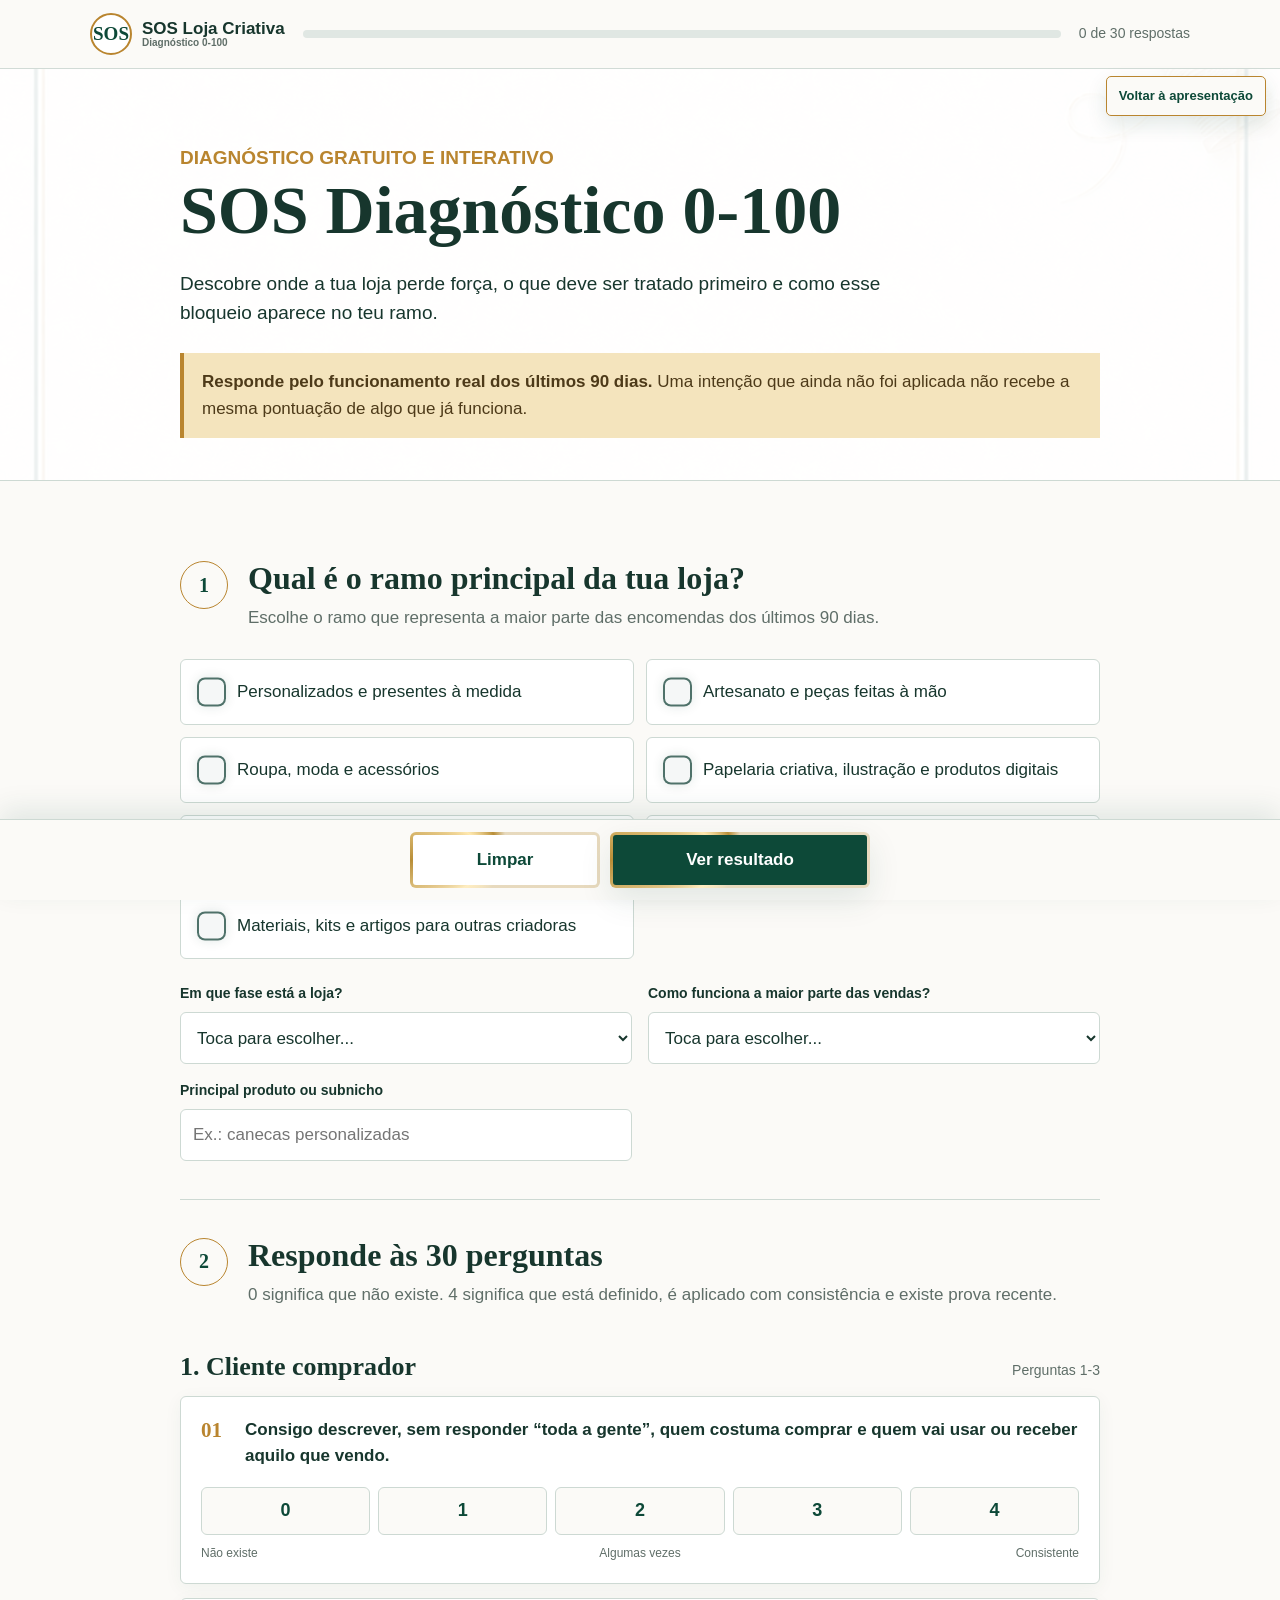
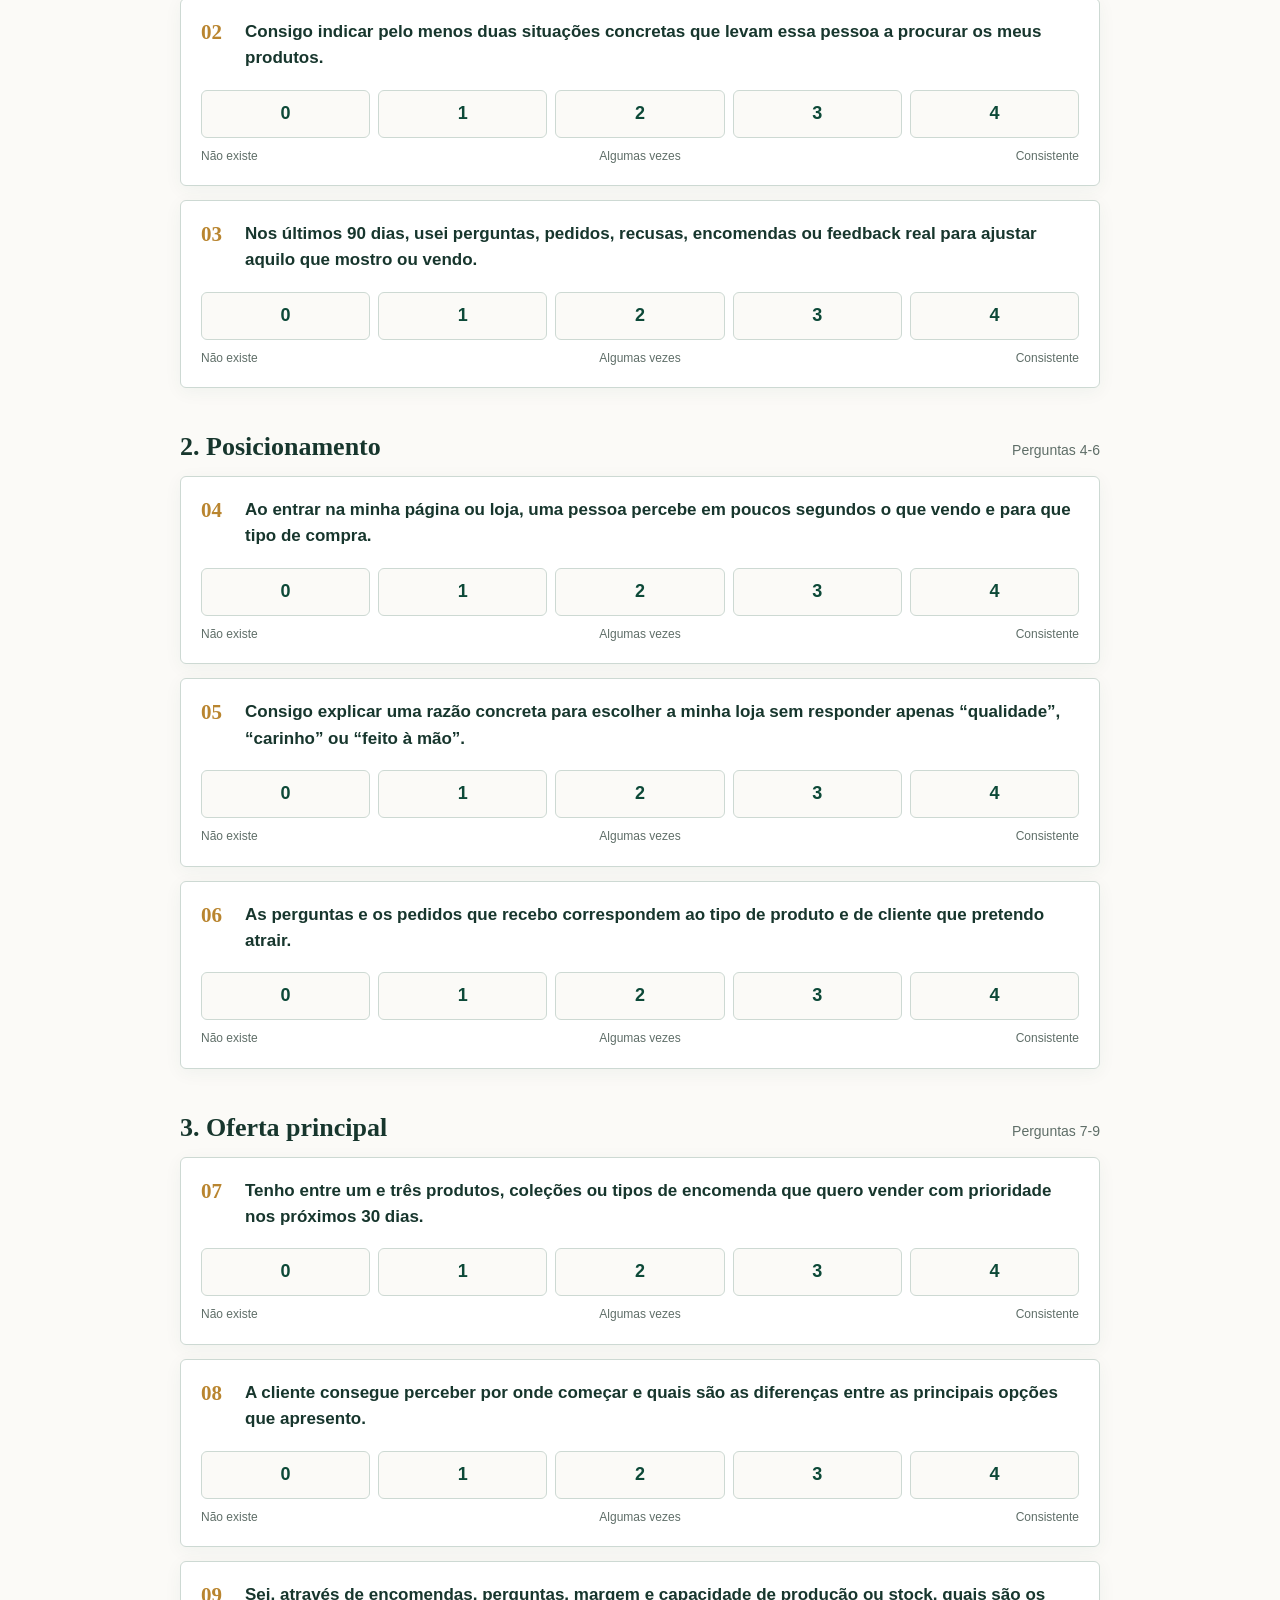
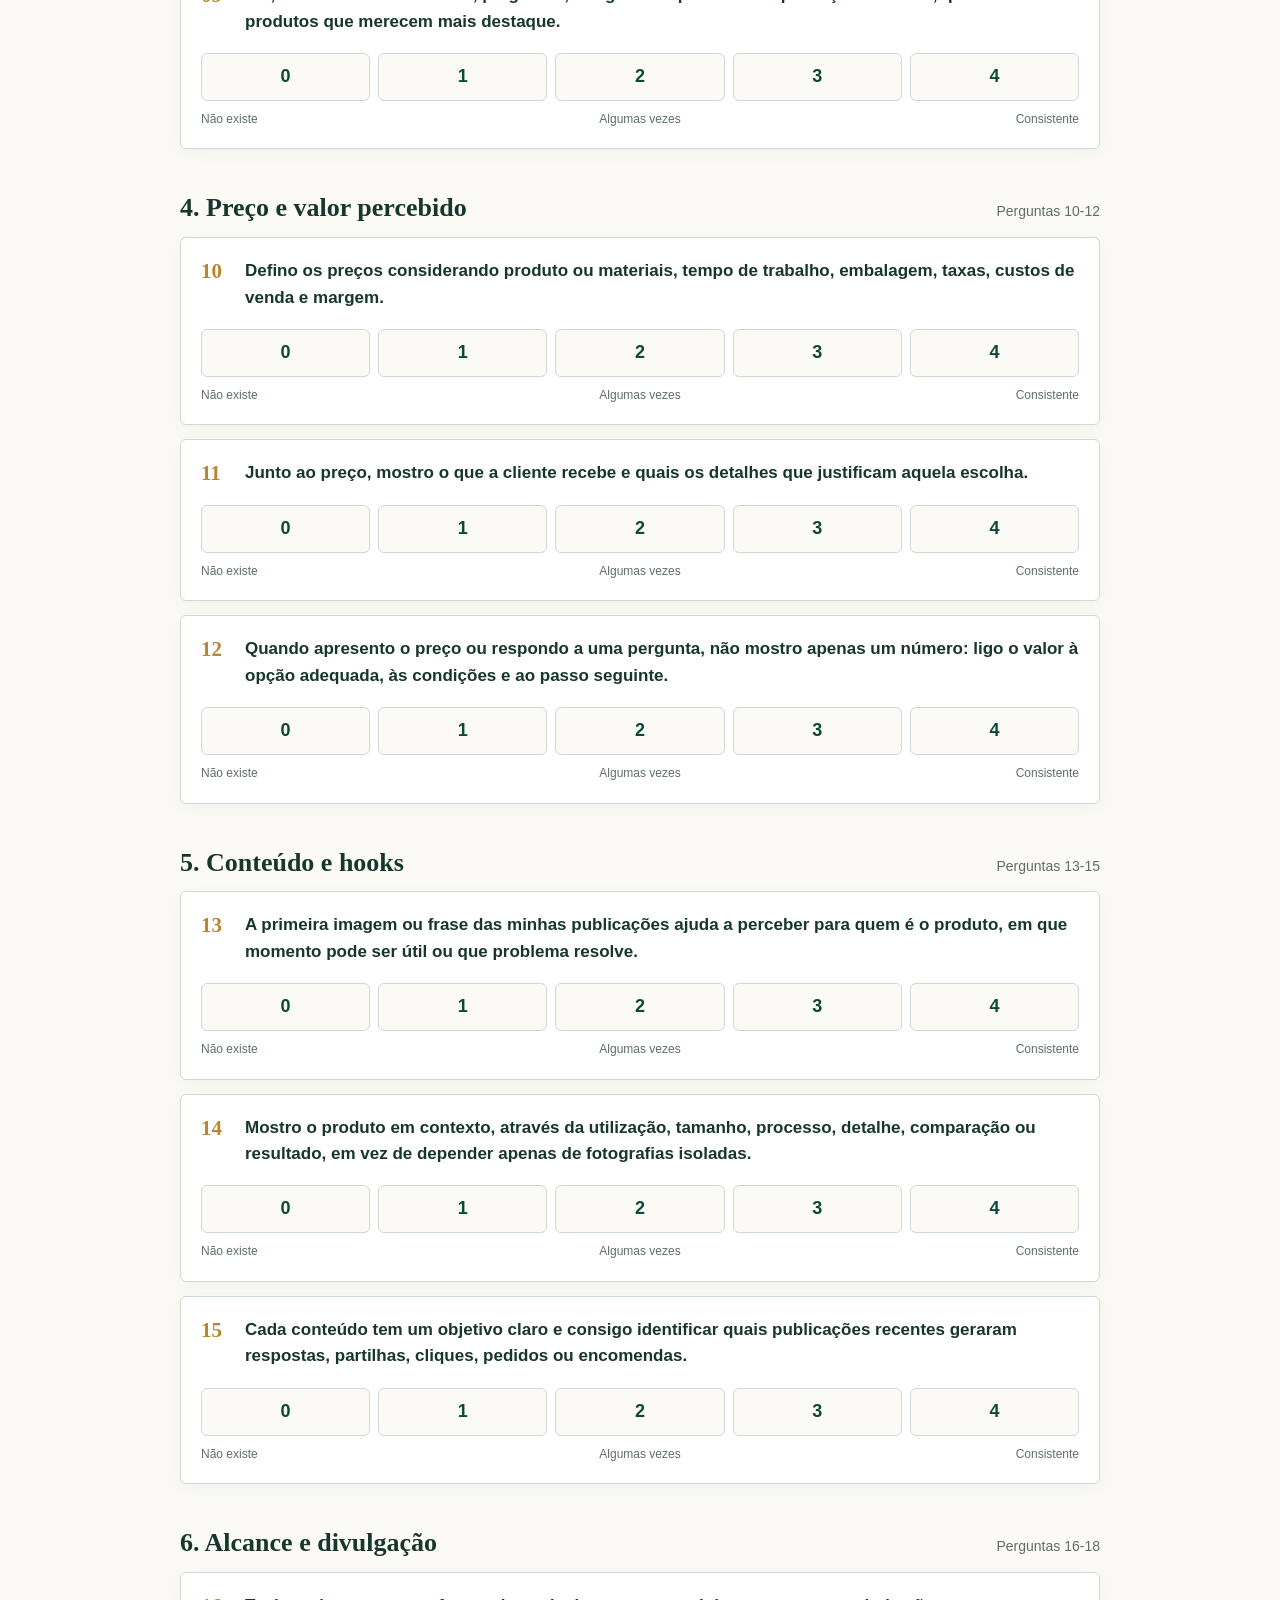
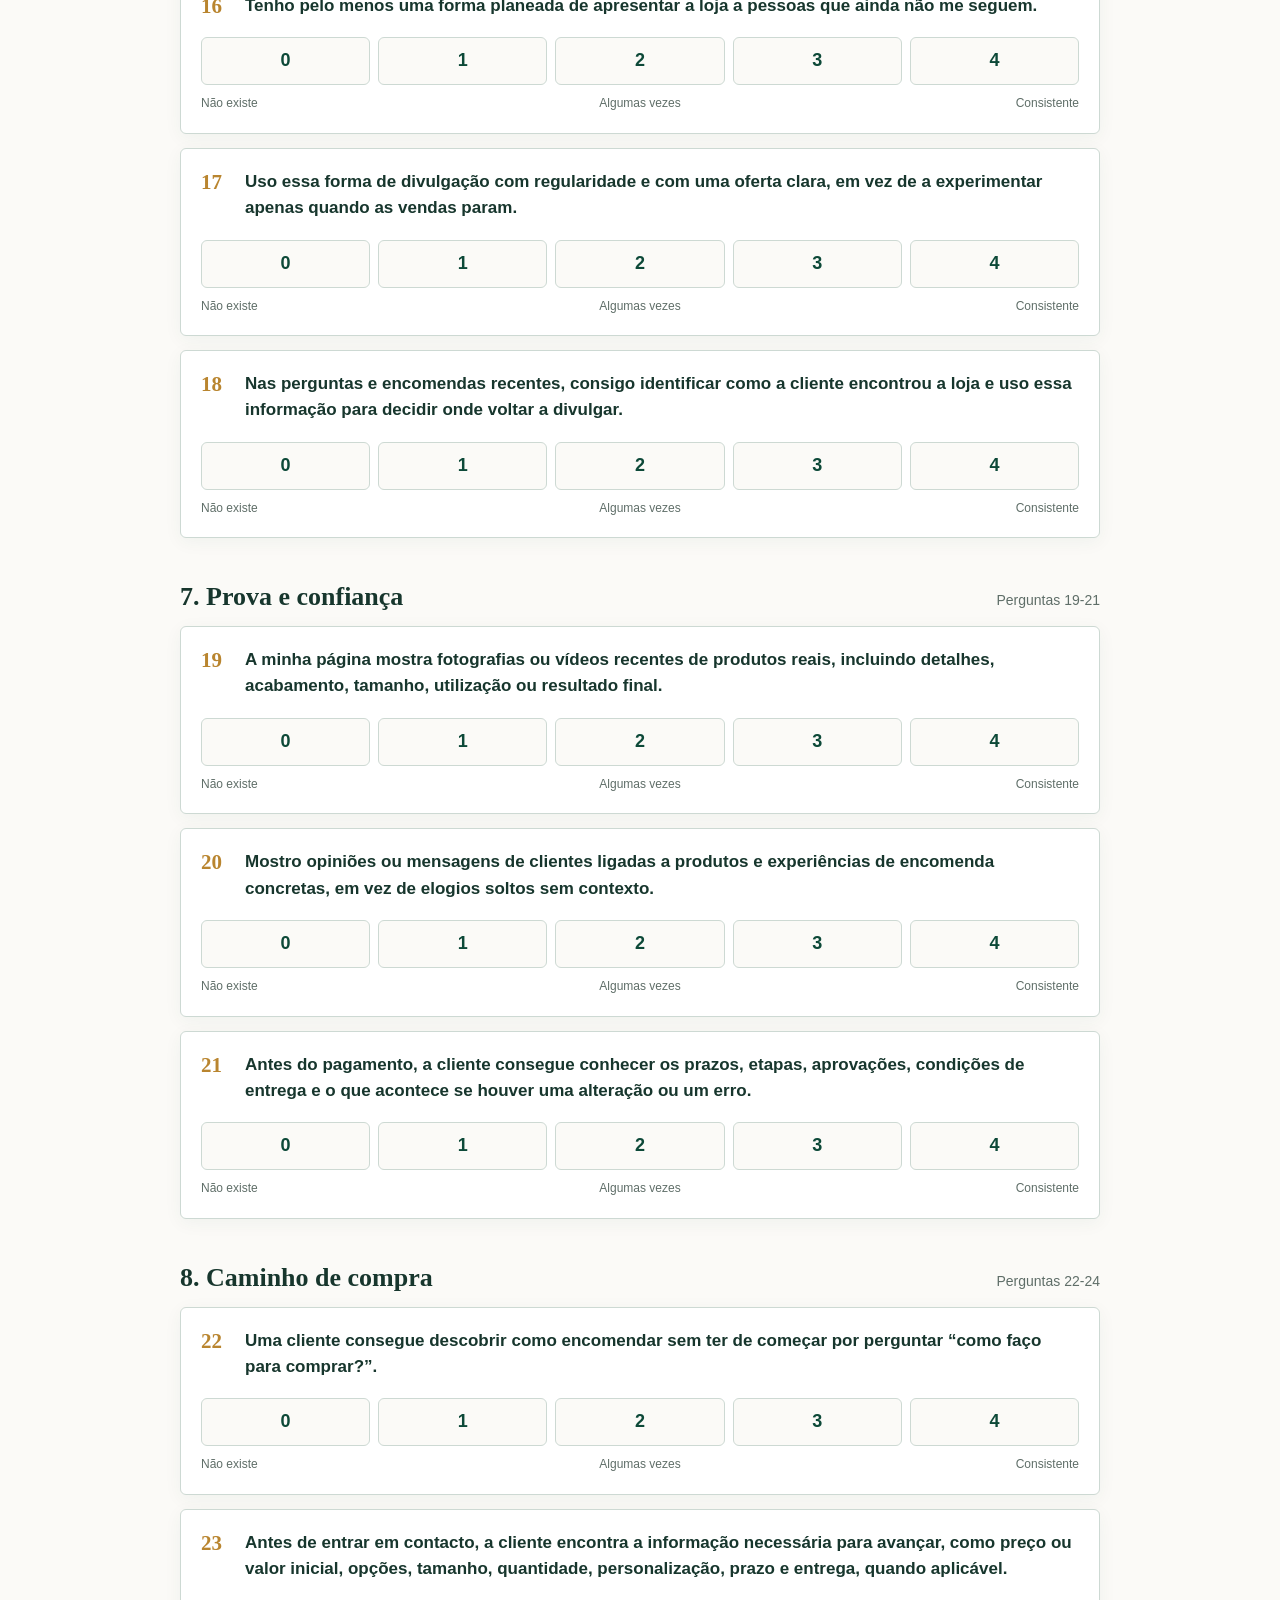
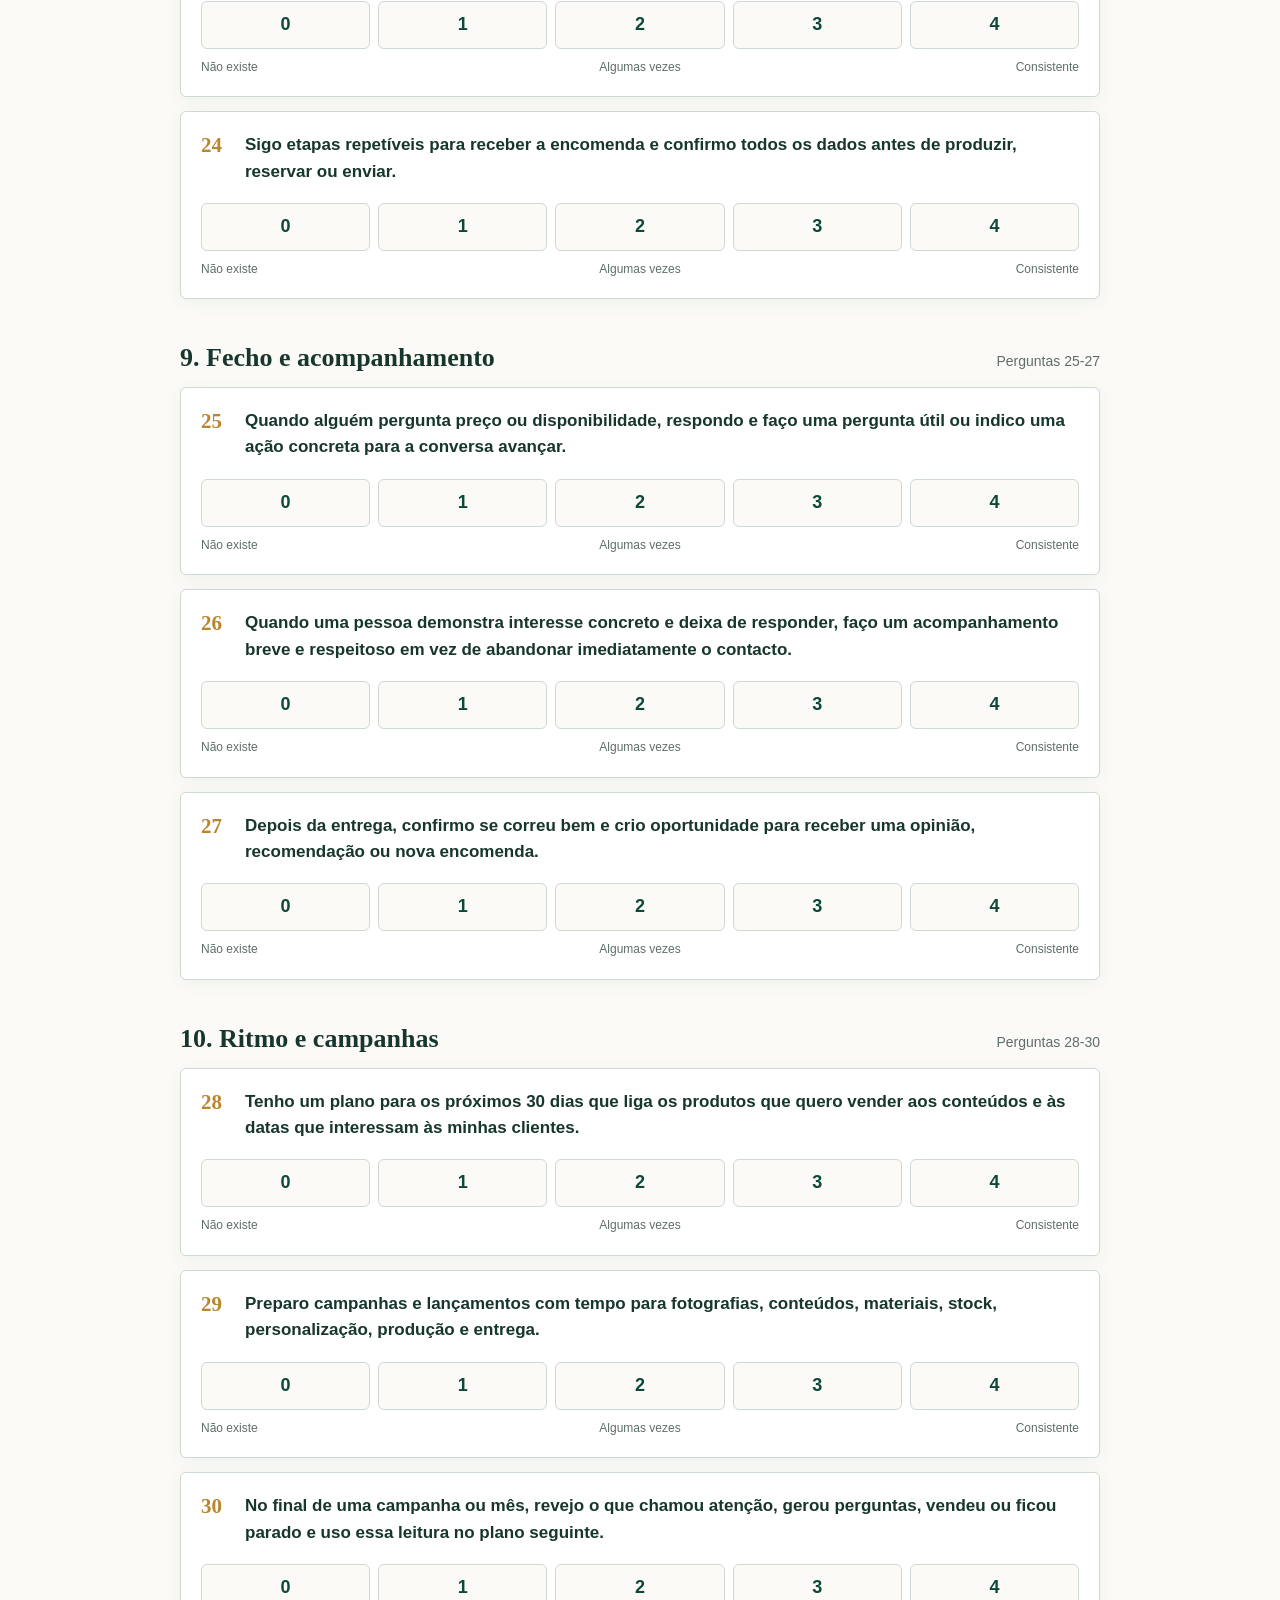
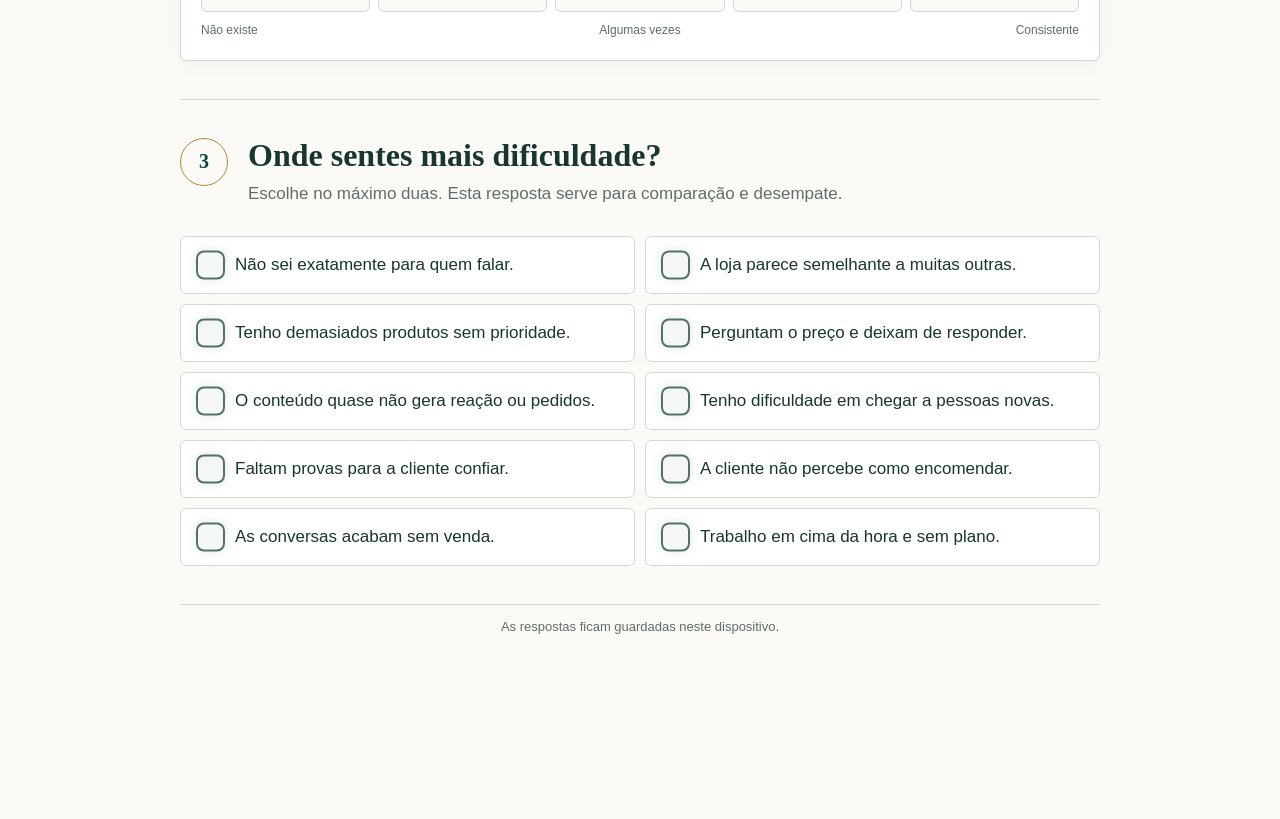
==== diagnostico/index.html @ fbd71e4a "Refine button borders to three pixels" ====
<!doctype html>
<html lang="pt">
<head>
  <meta charset="utf-8">
  <meta name="viewport" content="width=device-width, initial-scale=1">
  <meta name="description" content="Diagnóstico SOS 0-100 gratuito para lojas criativas e de personalizados.">
  <title>SOS Diagnóstico 0-100</title>
  <style>
:root {
  --green: #0d4938;
  --green-2: #17634f;
  --green-soft: #e7f0eb;
  --selection-green: #103f34;
  --selection-green-2: #175545;
  --selection-shadow: rgba(16, 63, 52, 0.28);
  --selection-border: rgba(16, 63, 52, 0.72);
  --gold: #b9852f;
  --gold-soft: #f4e4bd;
  --paper: #fbfaf7;
  --white: #ffffff;
  --ink: #17362d;
  --muted: #5f6e68;
  --line: #cdd9d3;
  --danger: #9b3f31;
  --shadow: 0 12px 32px rgba(13, 73, 56, 0.10);
}

* { box-sizing: border-box; }
html { scroll-behavior: smooth; scroll-padding-top: 84px; }
body {
  margin: 0;
  padding-bottom: calc(92px + env(safe-area-inset-bottom, 0px));
  background: var(--paper);
  color: var(--ink);
  font-family: Arial, Helvetica, sans-serif;
  font-size: 17px;
  line-height: 1.55;
}
button, input, select, textarea { font: inherit; }
button, label, select { -webkit-tap-highlight-color: transparent; }
a { color: inherit; }

.topbar {
  position: sticky;
  top: 0;
  z-index: 20;
  border-bottom: 1px solid rgba(205, 217, 211, 0.9);
  background: var(--paper);
}
.topbar-inner {
  width: min(1100px, calc(100% - 32px));
  min-height: 68px;
  margin: 0 auto;
  display: grid;
  grid-template-columns: auto 1fr auto;
  align-items: center;
  gap: 18px;
}
.brand { display: flex; align-items: center; gap: 10px; font-weight: 800; }
.brand-mark {
  width: 42px;
  height: 42px;
  display: grid;
  place-items: center;
  border: 2px solid var(--gold);
  border-radius: 50%;
  background: var(--white);
  color: var(--green);
  font-family: Georgia, serif;
  font-size: 19px;
}
.brand-text { line-height: 1.05; }
.brand-text small { display: block; color: var(--muted); font-size: 10px; font-weight: 700; }
.progress-track { height: 8px; overflow: hidden; border-radius: 4px; background: #e0e7e3; }
.progress-fill { width: 0; height: 100%; background: var(--gold); transition: width 180ms ease; }
.progress-copy { min-width: 92px; color: var(--muted); font-size: 14px; text-align: right; }

.intro {
  padding: 54px 20px 42px;
  border-bottom: 1px solid var(--line);
  background-color: rgba(255, 255, 255, 0.92);
  background-image: url('assets/fundo-principal.png');
  background-position: center;
  background-size: cover;
  background-blend-mode: screen;
}
.intro-inner { width: min(920px, 100%); margin: 0 auto; }
.eyebrow { margin: 0 0 8px; color: var(--gold); font-size: 13px; font-weight: 800; text-transform: uppercase; }
h1, h2, h3 { margin: 0; font-family: Georgia, 'Times New Roman', serif; font-weight: 700; line-height: 1.12; }
h1 { max-width: 820px; font-size: clamp(38px, 7vw, 68px); }
.intro p { max-width: 760px; margin: 20px 0 0; font-size: 19px; }
.notice {
  margin-top: 26px;
  padding: 16px 18px;
  border-left: 4px solid var(--gold);
  background: var(--gold-soft);
  color: #4d3a19;
}

.content { width: min(920px, calc(100% - 32px)); margin: 0 auto; padding: 42px 0 90px; }
.section { padding: 38px 0; border-bottom: 1px solid var(--line); scroll-margin-top: 84px; }
.section-heading { display: grid; grid-template-columns: 52px 1fr; gap: 16px; align-items: start; margin-bottom: 28px; }
.section-number {
  width: 48px;
  height: 48px;
  display: grid;
  place-items: center;
  border: 1px solid var(--gold);
  border-radius: 50%;
  color: var(--green);
  font-family: Georgia, serif;
  font-size: 20px;
  font-weight: 700;
}
.section-heading h2 { font-size: 32px; }
.section-heading p { margin: 8px 0 0; color: var(--muted); }

.profile-details { display: grid; grid-template-columns: repeat(2, minmax(0, 1fr)); gap: 16px; margin-top: 24px; }
.form-control { min-width: 0; display: grid; gap: 7px; }
.form-control > span { font-size: 14px; font-weight: 800; }
.form-control input, .form-control select {
  width: 100%;
  min-height: 52px;
  padding: 10px 12px;
  border: 1px solid var(--line);
  border-radius: 6px;
  background: var(--white);
  color: var(--ink);
}
.form-control input:focus, .form-control select:focus { outline: 3px solid rgba(185, 133, 47, 0.25); border-color: var(--gold); }

.branch-grid { display: grid; grid-template-columns: repeat(2, minmax(0, 1fr)); gap: 12px; }
.choice-card {
  --checkbox-size: 25px;
  position: relative;
  cursor: pointer;
}
.choice-card input { position: absolute; width: 1px; height: 1px; opacity: 0; pointer-events: none; }
.choice-card > span {
  position: relative;
  min-height: 66px;
  display: flex;
  align-items: center;
  padding: 14px 16px 14px 56px;
  border: 1px solid var(--line);
  border-radius: 6px;
  background: var(--white);
  cursor: pointer;
  transition: border-color 300ms ease, background 300ms ease, box-shadow 300ms ease, transform 300ms ease;
}
.choice-card > span::before {
  content: '';
  position: absolute;
  z-index: 1;
  left: 16px;
  top: 50%;
  width: var(--checkbox-size);
  height: var(--checkbox-size);
  border: 2px solid var(--selection-border);
  border-radius: 8px;
  background:
    linear-gradient(45deg, var(--selection-green), var(--selection-green-2)) center / 0 0 no-repeat,
    rgba(16, 63, 52, 0.04);
  box-shadow: 0 0 12px rgba(16, 63, 52, 0.12);
  transform: translateY(-50%);
  transition: background-size 400ms cubic-bezier(0.25, 0.1, 0.25, 1), border-color 300ms ease, box-shadow 300ms ease, transform 300ms ease;
}
.choice-card > span::after {
  content: '✓';
  position: absolute;
  z-index: 2;
  left: 16px;
  top: 50%;
  width: var(--checkbox-size);
  height: var(--checkbox-size);
  display: grid;
  place-items: center;
  color: var(--white);
  font-size: 17px;
  font-weight: 900;
  line-height: 1;
  opacity: 0;
  transform: translateY(-50%) scale(0) rotate(-45deg);
  transition: opacity 300ms ease, transform 400ms cubic-bezier(0.25, 0.1, 0.25, 1);
  filter: drop-shadow(0 0 2px rgba(0, 0, 0, 0.35));
}
.choice-card input:checked + span { border-color: var(--selection-green); background: var(--green-soft); box-shadow: 0 0 0 2px rgba(16, 63, 52, 0.08); }
.choice-card input:checked + span::before { border-color: var(--selection-green); background-size: 100% 100%; animation: selection-pulse 700ms cubic-bezier(0.25, 0.1, 0.25, 1); }
.choice-card input:checked + span::after { opacity: 1; transform: translateY(-50%) scale(1) rotate(0); }
.choice-card:hover > span::before { border-color: var(--selection-green); transform: translateY(-50%) scale(1.08); box-shadow: 0 0 20px var(--selection-shadow), inset 0 0 9px rgba(16, 63, 52, 0.14); }
.choice-card input:focus-visible + span { outline: 3px solid rgba(185, 133, 47, 0.35); outline-offset: 2px; }
.choice-card::before, .choice-card::after, .check-card::before, .check-card::after {
  content: '';
  position: absolute;
  z-index: 3;
  top: 50%;
  width: 4px;
  height: 4px;
  border-radius: 50%;
  background: var(--selection-green);
  opacity: 0;
  pointer-events: none;
  transition: opacity 300ms ease, transform 450ms ease;
}
.choice-card::before, .check-card::before { left: -5px; }
.choice-card::after, .check-card::after { right: -5px; }
.choice-card:hover::before, .check-card:hover::before { opacity: 0.8; transform: translateX(-5px); box-shadow: 0 0 10px var(--selection-green); }
.choice-card:hover::after, .check-card:hover::after { opacity: 0.8; transform: translateX(5px); box-shadow: 0 0 10px var(--selection-green); }

.module { margin-top: 44px; scroll-margin-top: 84px; }
.module:first-child { margin-top: 0; }
.module-header { display: flex; align-items: baseline; justify-content: space-between; gap: 16px; margin-bottom: 14px; }
.module-header h3 { font-size: 26px; }
.module-header span { color: var(--muted); font-size: 14px; white-space: nowrap; }
.question-list { display: grid; gap: 14px; }
.question-card { min-width: 0; margin: 0; padding: 20px; border: 1px solid var(--line); border-radius: 6px; background: var(--white); box-shadow: 0 4px 18px rgba(13, 73, 56, 0.05); scroll-margin-top: 84px; }
.question-fieldset { min-width: 0; margin: 0; padding: 0; border: 0; }
.question-fieldset legend { float: left; width: 100%; margin: 0 0 18px; padding: 0; font-size: 17px; font-weight: 700; }
.question-title { width: 100%; display: grid; grid-template-columns: 40px minmax(0, 1fr); gap: 4px; align-items: start; }
.question-title > span:last-child { min-width: 0; overflow-wrap: anywhere; }
.question-number { color: var(--gold); font-family: Georgia, serif; font-size: 21px; line-height: 1.25; }
.question-fieldset .scale { clear: both; }
.scale { display: grid; grid-template-columns: repeat(5, 1fr); gap: 8px; margin-top: 18px; }
.scale-option { position: relative; }
.scale-option input { position: absolute; width: 1px; height: 1px; opacity: 0; }
.scale-option > span {
  position: relative;
  isolation: isolate;
  overflow: hidden;
  min-height: 48px;
  display: grid;
  place-items: center;
  border: 1px solid var(--line);
  border-radius: 6px;
  background: var(--paper);
  color: var(--green);
  font-size: 18px;
  font-weight: 800;
  cursor: pointer;
  transition: border-color 300ms ease, color 300ms ease, box-shadow 300ms ease, transform 300ms ease;
}
.scale-option > span::before {
  content: '';
  position: absolute;
  z-index: 0;
  inset: 0;
  background: linear-gradient(45deg, var(--selection-green), var(--selection-green-2));
  opacity: 0;
  transform: scale(0) rotate(-45deg);
  transition: opacity 350ms ease, transform 400ms cubic-bezier(0.25, 0.1, 0.25, 1);
}
.scale-option > span > b { position: relative; z-index: 1; font: inherit; }
.scale-option:hover > span { border-color: var(--selection-green); transform: scale(1.06); box-shadow: 0 0 18px var(--selection-shadow), inset 0 0 8px rgba(16, 63, 52, 0.1); }
.scale-option input:checked + span { border-color: var(--selection-green); color: var(--white); box-shadow: 0 0 18px var(--selection-shadow); animation: scale-selection-pulse 650ms cubic-bezier(0.25, 0.1, 0.25, 1); }
.scale-option input:checked + span::before { opacity: 1; transform: scale(1) rotate(0); }
.scale-option input:focus-visible + span { outline: 3px solid rgba(185, 133, 47, 0.35); outline-offset: 2px; }
.scale-legend { display: grid; grid-template-columns: 1fr auto 1fr; gap: 12px; margin-top: 9px; color: var(--muted); font-size: 12px; }
.scale-legend span:nth-child(2) { text-align: center; }
.scale-legend span:last-child { text-align: right; }

.difficulty-grid { display: grid; grid-template-columns: repeat(2, minmax(0, 1fr)); gap: 10px; }
.check-card {
  --checkbox-size: 25px;
  position: relative;
  cursor: pointer;
}
.check-card input { position: absolute; width: 1px; height: 1px; opacity: 0; }
.check-card > span {
  position: relative;
  min-height: 58px;
  display: flex;
  align-items: center;
  padding: 12px 14px 12px 54px;
  border: 1px solid var(--line);
  border-radius: 6px;
  background: var(--white);
  cursor: pointer;
  transition: border-color 300ms ease, background 300ms ease, box-shadow 300ms ease;
}
.check-card > span::before {
  content: '';
  position: absolute;
  z-index: 1;
  left: 15px;
  top: 50%;
  width: var(--checkbox-size);
  height: var(--checkbox-size);
  border: 2px solid var(--selection-border);
  border-radius: 8px;
  background:
    linear-gradient(45deg, var(--selection-green), var(--selection-green-2)) center / 0 0 no-repeat,
    rgba(16, 63, 52, 0.04);
  box-shadow: 0 0 12px rgba(16, 63, 52, 0.12);
  transform: translateY(-50%);
  transition: background-size 400ms cubic-bezier(0.25, 0.1, 0.25, 1), border-color 300ms ease, box-shadow 300ms ease, transform 300ms ease;
}
.check-card > span::after {
  content: '✓';
  position: absolute;
  z-index: 2;
  left: 15px;
  top: 50%;
  width: var(--checkbox-size);
  height: var(--checkbox-size);
  display: grid;
  place-items: center;
  color: var(--white);
  font-size: 17px;
  font-weight: 900;
  line-height: 1;
  opacity: 0;
  transform: translateY(-50%) scale(0) rotate(-45deg);
  transition: opacity 300ms ease, transform 400ms cubic-bezier(0.25, 0.1, 0.25, 1);
  filter: drop-shadow(0 0 2px rgba(0, 0, 0, 0.35));
}
.check-card input:checked + span { border-color: var(--selection-green); background: var(--green-soft); box-shadow: 0 0 0 2px rgba(16, 63, 52, 0.08); }
.check-card input:checked + span::before { border-color: var(--selection-green); background-size: 100% 100%; animation: selection-pulse 700ms cubic-bezier(0.25, 0.1, 0.25, 1); }
.check-card input:checked + span::after { opacity: 1; transform: translateY(-50%) scale(1) rotate(0); }
.check-card:hover > span::before { border-color: var(--selection-green); transform: translateY(-50%) scale(1.08); box-shadow: 0 0 20px var(--selection-shadow), inset 0 0 9px rgba(16, 63, 52, 0.14); }
.check-card input:focus-visible + span { outline: 3px solid rgba(185, 133, 47, 0.35); outline-offset: 2px; }

@keyframes selection-pulse {
  0%, 100% { transform: translateY(-50%) scale(1); box-shadow: 0 0 12px rgba(16, 63, 52, 0.18); }
  50% { transform: translateY(-50%) scale(0.92); box-shadow: 0 0 25px var(--selection-shadow), 0 0 38px rgba(16, 63, 52, 0.16); }
}

@keyframes scale-selection-pulse {
  0%, 100% { transform: scale(1); }
  50% { transform: scale(0.95); }
}

.action-row {
  position: fixed;
  right: 0;
  bottom: 0;
  left: 0;
  z-index: 30;
  display: grid;
  grid-template-columns: minmax(120px, 190px) minmax(180px, 260px);
  justify-content: center;
  gap: 10px;
  margin: 0;
  padding: 12px max(16px, calc((100vw - 920px) / 2)) calc(12px + env(safe-area-inset-bottom, 0px));
  border-top: 1px solid var(--line);
  background: var(--paper);
  box-shadow: 0 -10px 28px rgba(13, 73, 56, 0.10);
}
@property --sos-button-angle {
  syntax: "<angle>";
  inherits: false;
  initial-value: 0deg;
}

.button {
  --sos-button-angle: 0deg;
  --sos-button-surface: var(--green);
  --sos-button-border: rgba(180, 135, 43, 0.28);
  --sos-button-highlight: rgba(255, 232, 174, 0.98);
  --sos-button-accent: rgba(180, 135, 43, 0.94);
  --sos-button-aura: rgba(180, 135, 43, 0.44);
  position: relative;
  isolation: isolate;
  overflow: hidden;
  min-height: 48px;
  display: inline-flex;
  align-items: center;
  justify-content: center;
  padding: 12px 20px;
  border: 3px solid transparent;
  border-radius: 6px;
  background:
    linear-gradient(var(--sos-button-surface), var(--sos-button-surface)) padding-box,
    conic-gradient(
        from var(--sos-button-angle),
        var(--sos-button-border) 0deg,
        var(--sos-button-border) 205deg,
        rgba(255, 232, 174, 0.74) 236deg,
        var(--sos-button-accent) 270deg,
        var(--sos-button-highlight) 306deg,
        var(--sos-button-accent) 336deg,
        var(--sos-button-border) 360deg
      )
      border-box;
  color: var(--white);
  font-weight: 800;
  text-decoration: none;
  cursor: pointer;
  box-shadow: var(--shadow);
  animation: sos-button-border-turn 3.6s linear infinite;
  transition: transform 300ms cubic-bezier(0.22, 1, 0.36, 1), box-shadow 300ms ease;
}
.button::after {
  content: "";
  position: absolute;
  z-index: 1;
  inset: 3px;
  border-radius: inherit;
  background: rgba(255, 232, 174, 0.68);
  -webkit-mask-image: url("data:image/svg+xml,%3Csvg xmlns='http://www.w3.org/2000/svg' width='28' height='24' viewBox='0 0 28 24'%3E%3Cpath fill='black' d='m14 5 .8 2.2L17 8l-2.2.8L14 11l-.8-2.2L11 8l2.2-.8L14 5Zm9 7 .55 1.45L25 14l-1.45.55L23 16l-.55-1.45L21 14l1.45-.55L23 12ZM5 14l.7 1.8 1.8.7-1.8.7L5 19l-.7-1.8-1.8-.7 1.8-.7L5 14Z'/%3E%3C/svg%3E");
  mask-image: url("data:image/svg+xml,%3Csvg xmlns='http://www.w3.org/2000/svg' width='28' height='24' viewBox='0 0 28 24'%3E%3Cpath fill='black' d='m14 5 .8 2.2L17 8l-2.2.8L14 11l-.8-2.2L11 8l2.2-.8L14 5Zm9 7 .55 1.45L25 14l-1.45.55L23 16l-.55-1.45L21 14l1.45-.55L23 12ZM5 14l.7 1.8 1.8.7-1.8.7L5 19l-.7-1.8-1.8-.7 1.8-.7L5 14Z'/%3E%3C/svg%3E");
  -webkit-mask-repeat: repeat;
  mask-repeat: repeat;
  -webkit-mask-size: 28px 24px;
  mask-size: 28px 24px;
  opacity: 0;
  pointer-events: none;
  transition: opacity 300ms ease;
}
.button-effect-label { position: relative; z-index: 2; }
.button:hover {
  --sos-button-surface: var(--green-2);
  transform: translateY(-2px) scale(1.025);
  box-shadow: var(--shadow), 0 0 22px var(--sos-button-aura);
}
.button:hover::after, .button:focus-visible::after { opacity: 0.28; }
.button:focus-visible { outline: 3px solid rgba(180, 135, 43, 0.38); outline-offset: 3px; }
.button.secondary {
  --sos-button-surface: var(--white);
  color: var(--green);
  box-shadow: none;
}
.button:disabled {
  --sos-button-surface: #9ca9a4;
  --sos-button-border: #9ca9a4;
  --sos-button-highlight: #b7c0bc;
  --sos-button-accent: #9ca9a4;
  color: var(--white);
  cursor: not-allowed;
  box-shadow: none;
  animation: none;
  transform: none;
}

@keyframes sos-button-border-turn {
  to { --sos-button-angle: 360deg; }
}

.result-ready { padding: 16px 18px; border: 1px solid var(--gold); border-radius: 6px; background: var(--gold-soft); }
.result-ready.error { border-color: var(--danger); background: #f8e8e5; color: #713126; }
.results {
  scroll-margin-top: 84px;
  padding-inline: 24px;
  background-color: rgba(255, 255, 255, 0.84);
  background-image: url('assets/fundo-resultados.png');
  background-position: center;
  background-size: cover;
  background-blend-mode: screen;
}
.results[hidden] { display: none; }
.score-band { display: grid; grid-template-columns: 190px 1fr; gap: 28px; align-items: center; padding: 28px 0; }
.total-score {
  width: 180px;
  aspect-ratio: 1;
  display: grid;
  place-items: center;
  border: 14px solid var(--gold);
  border-radius: 50%;
  background: var(--white);
  text-align: center;
}
.total-score strong { display: block; font-family: Georgia, serif; font-size: 55px; line-height: 1; }
.total-score small { color: var(--muted); }
.score-copy h2 { font-size: 36px; }
.score-copy p { margin: 12px 0 0; color: var(--muted); }
.score-grid { display: grid; grid-template-columns: repeat(2, minmax(0, 1fr)); gap: 12px; margin-top: 24px; }
.score-item { min-width: 0; padding: 14px; border: 1px solid var(--line); border-radius: 6px; background: var(--white); }
.score-item-head { display: flex; justify-content: space-between; gap: 12px; margin-bottom: 8px; font-size: 14px; }
.score-item-head span { min-width: 0; overflow-wrap: anywhere; }
.score-item-head strong { color: var(--green); }
.bar { height: 7px; overflow: hidden; border-radius: 4px; background: #e4e9e7; }
.bar span { display: block; height: 100%; background: var(--gold); }
.priority { margin-top: 22px; padding: 26px; border-left: 5px solid var(--gold); background: var(--white); box-shadow: var(--shadow); overflow-wrap: anywhere; }
.priority h3 { font-size: 28px; }
.priority-label { margin: 22px 0 6px; color: var(--gold); font-size: 12px; font-weight: 800; text-transform: uppercase; }
.priority p { margin: 0; white-space: pre-line; }
.route { margin-top: 20px; padding: 14px; background: var(--green-soft); font-weight: 700; }
.direction-final { margin-top: 28px; padding: 26px; border-top: 3px solid var(--gold); background: var(--green-soft); }
.direction-final h2 { font-size: 30px; }
.direction-final h3 { margin-top: 24px; font-size: 22px; }
.direction-final p { margin: 8px 0 0; white-space: pre-line; overflow-wrap: anywhere; }
.cta-message { padding: 14px; border: 1px solid var(--gold); background: var(--white); font-weight: 700; }
.result-actions { display: flex; flex-wrap: wrap; gap: 10px; margin-top: 26px; }
.saved-note { margin: 12px 0 0; color: var(--muted); font-size: 13px; text-align: center; }
.share-note { min-height: 24px; margin: 10px 0 0; color: var(--muted); font-size: 14px; }
.manual-share-text {
  width: 100%;
  min-height: 112px;
  margin-top: 12px;
  padding: 12px;
  border: 1px solid var(--gold);
  border-radius: 6px;
  background: var(--white);
  color: var(--ink);
  font: inherit;
  resize: vertical;
}
.manual-report-link { display: inline-flex; margin-top: 10px; color: var(--green); font-weight: 800; }
.report-mode .intro,
.report-mode #diagnostic-form,
.report-mode .action-row,
.report-mode .saved-note,
.report-mode .result-ready { display: none !important; }
.report-mode .content { padding-top: 26px; }
.report-mode .results { display: block !important; }

@media (max-width: 700px) {
  html { scroll-padding-top: 110px; }
  body { font-size: 16px; }
  .topbar-inner { width: min(100% - 20px, 1100px); grid-template-columns: auto 1fr; gap: 10px; }
  .brand-text { display: none; }
  .progress-copy { grid-column: 1 / -1; min-width: 0; padding-bottom: 8px; text-align: center; }
  .intro { padding: 36px 16px 30px; }
  h1 { font-size: 40px; }
  .intro p { font-size: 17px; }
  .content { width: min(100% - 24px, 920px); padding-top: 18px; }
  .section { padding: 30px 0; }
  .section-heading { grid-template-columns: 42px 1fr; gap: 12px; }
  .section-number { width: 40px; height: 40px; font-size: 17px; }
  .section-heading h2 { font-size: 27px; }
  .branch-grid, .difficulty-grid, .score-grid, .profile-details { grid-template-columns: 1fr; }
  .question-card { padding: 16px 14px; }
  .section, .module, .question-card { scroll-margin-top: 110px; }
  .question-fieldset legend { margin-bottom: 15px; font-size: 16px; }
  .question-title { grid-template-columns: 34px minmax(0, 1fr); gap: 2px; }
  .question-number { font-size: 19px; }
  .scale { gap: 5px; }
  .scale-option span { min-height: 46px; }
  .module-header { align-items: start; flex-direction: column; gap: 2px; }
  .score-band { grid-template-columns: 1fr; justify-items: center; text-align: center; }
  .total-score { width: 154px; }
  .priority, .direction-final { padding: 20px 16px; }
  .action-row {
    grid-template-columns: minmax(0, 0.8fr) minmax(0, 1.2fr);
    padding: 10px 12px calc(10px + env(safe-area-inset-bottom, 0px));
  }
  .action-row .button { width: 100%; min-width: 0; padding-inline: 12px; }
}

@media (prefers-reduced-motion: reduce) {
  .button,
  .choice-card > span,
  .choice-card > span::before,
  .choice-card > span::after,
  .check-card > span,
  .check-card > span::before,
  .check-card > span::after,
  .scale-option > span,
  .scale-option > span::before {
    animation: none !important;
    transition-duration: 0.01ms !important;
  }
}

@media print {
  .topbar, .intro, #profile, #questions, #difficulties, .action-row, .result-actions, .saved-note, .share-note, .result-ready { display: none !important; }
  body { background: #fff; }
  .content { width: 100%; padding: 0; }
  .results { display: block !important; padding: 0; background: #fff; }
  .priority, .score-item { box-shadow: none; break-inside: avoid; }
}
</style>
  <link rel="stylesheet" href="landing-integration.css">
</head>
<body>
  <a class="landing-return" href="../index.html" aria-label="Voltar à apresentação da SOS Loja Criativa">Voltar à apresentação</a>
  <header class="topbar">
    <div class="topbar-inner">
      <div class="brand"><span class="brand-mark">SOS</span><span class="brand-text">SOS Loja Criativa<small>Diagnóstico 0-100</small></span></div>
      <div class="progress-track" aria-label="Progresso"><div class="progress-fill" id="progress-fill"></div></div>
      <div class="progress-copy" id="progress-copy">0 de 30 respostas</div>
    </div>
  </header>

  <section class="intro">
    <div class="intro-inner">
      <p class="eyebrow">Diagnóstico gratuito e interativo</p>
      <h1>SOS Diagnóstico 0-100</h1>
      <p>Descobre onde a tua loja perde força, o que deve ser tratado primeiro e como esse bloqueio aparece no teu ramo.</p>
      <div class="notice"><strong>Responde pelo funcionamento real dos últimos 90 dias.</strong> Uma intenção que ainda não foi aplicada não recebe a mesma pontuação de algo que já funciona.</div>
    </div>
  </section>

  <main class="content">
    <form id="diagnostic-form">
      <section class="section" id="profile">
        <div class="section-heading"><span class="section-number">1</span><div><h2>Qual é o ramo principal da tua loja?</h2><p>Escolhe o ramo que representa a maior parte das encomendas dos últimos 90 dias.</p></div></div>
        <div class="branch-grid"><label class="choice-card"><input type="radio" name="profile_branch" value="personalizados"><span>Personalizados e presentes à medida</span></label>
<label class="choice-card"><input type="radio" name="profile_branch" value="artesanato"><span>Artesanato e peças feitas à mão</span></label>
<label class="choice-card"><input type="radio" name="profile_branch" value="moda"><span>Roupa, moda e acessórios</span></label>
<label class="choice-card"><input type="radio" name="profile_branch" value="papelaria"><span>Papelaria criativa, ilustração e produtos digitais</span></label>
<label class="choice-card"><input type="radio" name="profile_branch" value="eventos"><span>Festas, eventos e lembranças</span></label>
<label class="choice-card"><input type="radio" name="profile_branch" value="pastelaria"><span>Pastelaria criativa e presentes comestíveis</span></label>
<label class="choice-card"><input type="radio" name="profile_branch" value="materiais"><span>Materiais, kits e artigos para outras criadoras</span></label></div>
        <div class="profile-details">
          <label class="form-control"><span>Em que fase está a loja?</span><select name="profile_phase">
            <option value="">Toca para escolher...</option>
            <option>Ainda estou a preparar</option>
            <option>Parada, a pensar em desistir</option>
            <option>Publico, mas quase não recebo pedidos</option>
            <option>Pedidos irregulares</option>
            <option>Vendas mensais pouco previsíveis</option>
            <option>Vendas regulares</option>
            <option>Estrutura organizada e pronta para crescer</option>
          </select></label>
          <label class="form-control"><span>Como funciona a maior parte das vendas?</span><select name="profile_sales_model">
            <option value="">Toca para escolher...</option>
            <option>Produtos em stock</option>
            <option>Produção por encomenda</option>
            <option>Produção com personalização</option>
            <option>Coleções ou lançamentos</option>
            <option>Produto digital</option>
            <option>Data, evento ou quantidade</option>
            <option>Revenda de materiais ou produtos</option>
            <option>Modelo híbrido</option>
          </select></label>
          <label class="form-control"><span>Principal produto ou subnicho</span><input name="profile_subniche" type="text" autocomplete="off" placeholder="Ex.: canecas personalizadas"></label>
        </div>
      </section>

      <section class="section" id="questions">
        <div class="section-heading"><span class="section-number">2</span><div><h2>Responde às 30 perguntas</h2><p>0 significa que não existe. 4 significa que está definido, é aplicado com consistência e existe prova recente.</p></div></div>
        <section class="module" aria-labelledby="module-cliente_comprador">
  <div class="module-header"><h3 id="module-cliente_comprador">1. Cliente comprador</h3><span>Perguntas 1-3</span></div>
  <div class="question-list"><div class="question-card" data-question="q01">
  <fieldset class="question-fieldset">
    <legend><span class="question-title"><span class="question-number">01</span><span>Consigo descrever, sem responder “toda a gente”, quem costuma comprar e quem vai usar ou receber aquilo que vendo.</span></span></legend>
    <div class="scale"><label class="scale-option"><input type="radio" name="q01" value="0" aria-label="Não sei, não existe ou não faço."><span><b>0</b></span></label><label class="scale-option"><input type="radio" name="q01" value="1" aria-label="Tenho uma ideia, mas quase nunca a aplico."><span><b>1</b></span></label><label class="scale-option"><input type="radio" name="q01" value="2" aria-label="Faço algumas vezes, sem consistência."><span><b>2</b></span></label><label class="scale-option"><input type="radio" name="q01" value="3" aria-label="Está claro e aplico na maioria das vezes."><span><b>3</b></span></label><label class="scale-option"><input type="radio" name="q01" value="4" aria-label="Está definido, aplico com consistência e tenho uma prova recente de que funciona."><span><b>4</b></span></label></div>
    <div class="scale-legend"><span>Não existe</span><span>Algumas vezes</span><span>Consistente</span></div>
  </fieldset>
</div><div class="question-card" data-question="q02">
  <fieldset class="question-fieldset">
    <legend><span class="question-title"><span class="question-number">02</span><span>Consigo indicar pelo menos duas situações concretas que levam essa pessoa a procurar os meus produtos.</span></span></legend>
    <div class="scale"><label class="scale-option"><input type="radio" name="q02" value="0" aria-label="Não sei, não existe ou não faço."><span><b>0</b></span></label><label class="scale-option"><input type="radio" name="q02" value="1" aria-label="Tenho uma ideia, mas quase nunca a aplico."><span><b>1</b></span></label><label class="scale-option"><input type="radio" name="q02" value="2" aria-label="Faço algumas vezes, sem consistência."><span><b>2</b></span></label><label class="scale-option"><input type="radio" name="q02" value="3" aria-label="Está claro e aplico na maioria das vezes."><span><b>3</b></span></label><label class="scale-option"><input type="radio" name="q02" value="4" aria-label="Está definido, aplico com consistência e tenho uma prova recente de que funciona."><span><b>4</b></span></label></div>
    <div class="scale-legend"><span>Não existe</span><span>Algumas vezes</span><span>Consistente</span></div>
  </fieldset>
</div><div class="question-card" data-question="q03">
  <fieldset class="question-fieldset">
    <legend><span class="question-title"><span class="question-number">03</span><span>Nos últimos 90 dias, usei perguntas, pedidos, recusas, encomendas ou feedback real para ajustar aquilo que mostro ou vendo.</span></span></legend>
    <div class="scale"><label class="scale-option"><input type="radio" name="q03" value="0" aria-label="Não sei, não existe ou não faço."><span><b>0</b></span></label><label class="scale-option"><input type="radio" name="q03" value="1" aria-label="Tenho uma ideia, mas quase nunca a aplico."><span><b>1</b></span></label><label class="scale-option"><input type="radio" name="q03" value="2" aria-label="Faço algumas vezes, sem consistência."><span><b>2</b></span></label><label class="scale-option"><input type="radio" name="q03" value="3" aria-label="Está claro e aplico na maioria das vezes."><span><b>3</b></span></label><label class="scale-option"><input type="radio" name="q03" value="4" aria-label="Está definido, aplico com consistência e tenho uma prova recente de que funciona."><span><b>4</b></span></label></div>
    <div class="scale-legend"><span>Não existe</span><span>Algumas vezes</span><span>Consistente</span></div>
  </fieldset>
</div></div>
</section>
<section class="module" aria-labelledby="module-posicionamento">
  <div class="module-header"><h3 id="module-posicionamento">2. Posicionamento</h3><span>Perguntas 4-6</span></div>
  <div class="question-list"><div class="question-card" data-question="q04">
  <fieldset class="question-fieldset">
    <legend><span class="question-title"><span class="question-number">04</span><span>Ao entrar na minha página ou loja, uma pessoa percebe em poucos segundos o que vendo e para que tipo de compra.</span></span></legend>
    <div class="scale"><label class="scale-option"><input type="radio" name="q04" value="0" aria-label="Não sei, não existe ou não faço."><span><b>0</b></span></label><label class="scale-option"><input type="radio" name="q04" value="1" aria-label="Tenho uma ideia, mas quase nunca a aplico."><span><b>1</b></span></label><label class="scale-option"><input type="radio" name="q04" value="2" aria-label="Faço algumas vezes, sem consistência."><span><b>2</b></span></label><label class="scale-option"><input type="radio" name="q04" value="3" aria-label="Está claro e aplico na maioria das vezes."><span><b>3</b></span></label><label class="scale-option"><input type="radio" name="q04" value="4" aria-label="Está definido, aplico com consistência e tenho uma prova recente de que funciona."><span><b>4</b></span></label></div>
    <div class="scale-legend"><span>Não existe</span><span>Algumas vezes</span><span>Consistente</span></div>
  </fieldset>
</div><div class="question-card" data-question="q05">
  <fieldset class="question-fieldset">
    <legend><span class="question-title"><span class="question-number">05</span><span>Consigo explicar uma razão concreta para escolher a minha loja sem responder apenas “qualidade”, “carinho” ou “feito à mão”.</span></span></legend>
    <div class="scale"><label class="scale-option"><input type="radio" name="q05" value="0" aria-label="Não sei, não existe ou não faço."><span><b>0</b></span></label><label class="scale-option"><input type="radio" name="q05" value="1" aria-label="Tenho uma ideia, mas quase nunca a aplico."><span><b>1</b></span></label><label class="scale-option"><input type="radio" name="q05" value="2" aria-label="Faço algumas vezes, sem consistência."><span><b>2</b></span></label><label class="scale-option"><input type="radio" name="q05" value="3" aria-label="Está claro e aplico na maioria das vezes."><span><b>3</b></span></label><label class="scale-option"><input type="radio" name="q05" value="4" aria-label="Está definido, aplico com consistência e tenho uma prova recente de que funciona."><span><b>4</b></span></label></div>
    <div class="scale-legend"><span>Não existe</span><span>Algumas vezes</span><span>Consistente</span></div>
  </fieldset>
</div><div class="question-card" data-question="q06">
  <fieldset class="question-fieldset">
    <legend><span class="question-title"><span class="question-number">06</span><span>As perguntas e os pedidos que recebo correspondem ao tipo de produto e de cliente que pretendo atrair.</span></span></legend>
    <div class="scale"><label class="scale-option"><input type="radio" name="q06" value="0" aria-label="Não sei, não existe ou não faço."><span><b>0</b></span></label><label class="scale-option"><input type="radio" name="q06" value="1" aria-label="Tenho uma ideia, mas quase nunca a aplico."><span><b>1</b></span></label><label class="scale-option"><input type="radio" name="q06" value="2" aria-label="Faço algumas vezes, sem consistência."><span><b>2</b></span></label><label class="scale-option"><input type="radio" name="q06" value="3" aria-label="Está claro e aplico na maioria das vezes."><span><b>3</b></span></label><label class="scale-option"><input type="radio" name="q06" value="4" aria-label="Está definido, aplico com consistência e tenho uma prova recente de que funciona."><span><b>4</b></span></label></div>
    <div class="scale-legend"><span>Não existe</span><span>Algumas vezes</span><span>Consistente</span></div>
  </fieldset>
</div></div>
</section>
<section class="module" aria-labelledby="module-oferta_principal">
  <div class="module-header"><h3 id="module-oferta_principal">3. Oferta principal</h3><span>Perguntas 7-9</span></div>
  <div class="question-list"><div class="question-card" data-question="q07">
  <fieldset class="question-fieldset">
    <legend><span class="question-title"><span class="question-number">07</span><span>Tenho entre um e três produtos, coleções ou tipos de encomenda que quero vender com prioridade nos próximos 30 dias.</span></span></legend>
    <div class="scale"><label class="scale-option"><input type="radio" name="q07" value="0" aria-label="Não sei, não existe ou não faço."><span><b>0</b></span></label><label class="scale-option"><input type="radio" name="q07" value="1" aria-label="Tenho uma ideia, mas quase nunca a aplico."><span><b>1</b></span></label><label class="scale-option"><input type="radio" name="q07" value="2" aria-label="Faço algumas vezes, sem consistência."><span><b>2</b></span></label><label class="scale-option"><input type="radio" name="q07" value="3" aria-label="Está claro e aplico na maioria das vezes."><span><b>3</b></span></label><label class="scale-option"><input type="radio" name="q07" value="4" aria-label="Está definido, aplico com consistência e tenho uma prova recente de que funciona."><span><b>4</b></span></label></div>
    <div class="scale-legend"><span>Não existe</span><span>Algumas vezes</span><span>Consistente</span></div>
  </fieldset>
</div><div class="question-card" data-question="q08">
  <fieldset class="question-fieldset">
    <legend><span class="question-title"><span class="question-number">08</span><span>A cliente consegue perceber por onde começar e quais são as diferenças entre as principais opções que apresento.</span></span></legend>
    <div class="scale"><label class="scale-option"><input type="radio" name="q08" value="0" aria-label="Não sei, não existe ou não faço."><span><b>0</b></span></label><label class="scale-option"><input type="radio" name="q08" value="1" aria-label="Tenho uma ideia, mas quase nunca a aplico."><span><b>1</b></span></label><label class="scale-option"><input type="radio" name="q08" value="2" aria-label="Faço algumas vezes, sem consistência."><span><b>2</b></span></label><label class="scale-option"><input type="radio" name="q08" value="3" aria-label="Está claro e aplico na maioria das vezes."><span><b>3</b></span></label><label class="scale-option"><input type="radio" name="q08" value="4" aria-label="Está definido, aplico com consistência e tenho uma prova recente de que funciona."><span><b>4</b></span></label></div>
    <div class="scale-legend"><span>Não existe</span><span>Algumas vezes</span><span>Consistente</span></div>
  </fieldset>
</div><div class="question-card" data-question="q09">
  <fieldset class="question-fieldset">
    <legend><span class="question-title"><span class="question-number">09</span><span>Sei, através de encomendas, perguntas, margem e capacidade de produção ou stock, quais são os produtos que merecem mais destaque.</span></span></legend>
    <div class="scale"><label class="scale-option"><input type="radio" name="q09" value="0" aria-label="Não sei, não existe ou não faço."><span><b>0</b></span></label><label class="scale-option"><input type="radio" name="q09" value="1" aria-label="Tenho uma ideia, mas quase nunca a aplico."><span><b>1</b></span></label><label class="scale-option"><input type="radio" name="q09" value="2" aria-label="Faço algumas vezes, sem consistência."><span><b>2</b></span></label><label class="scale-option"><input type="radio" name="q09" value="3" aria-label="Está claro e aplico na maioria das vezes."><span><b>3</b></span></label><label class="scale-option"><input type="radio" name="q09" value="4" aria-label="Está definido, aplico com consistência e tenho uma prova recente de que funciona."><span><b>4</b></span></label></div>
    <div class="scale-legend"><span>Não existe</span><span>Algumas vezes</span><span>Consistente</span></div>
  </fieldset>
</div></div>
</section>
<section class="module" aria-labelledby="module-preco_valor">
  <div class="module-header"><h3 id="module-preco_valor">4. Preço e valor percebido</h3><span>Perguntas 10-12</span></div>
  <div class="question-list"><div class="question-card" data-question="q10">
  <fieldset class="question-fieldset">
    <legend><span class="question-title"><span class="question-number">10</span><span>Defino os preços considerando produto ou materiais, tempo de trabalho, embalagem, taxas, custos de venda e margem.</span></span></legend>
    <div class="scale"><label class="scale-option"><input type="radio" name="q10" value="0" aria-label="Não sei, não existe ou não faço."><span><b>0</b></span></label><label class="scale-option"><input type="radio" name="q10" value="1" aria-label="Tenho uma ideia, mas quase nunca a aplico."><span><b>1</b></span></label><label class="scale-option"><input type="radio" name="q10" value="2" aria-label="Faço algumas vezes, sem consistência."><span><b>2</b></span></label><label class="scale-option"><input type="radio" name="q10" value="3" aria-label="Está claro e aplico na maioria das vezes."><span><b>3</b></span></label><label class="scale-option"><input type="radio" name="q10" value="4" aria-label="Está definido, aplico com consistência e tenho uma prova recente de que funciona."><span><b>4</b></span></label></div>
    <div class="scale-legend"><span>Não existe</span><span>Algumas vezes</span><span>Consistente</span></div>
  </fieldset>
</div><div class="question-card" data-question="q11">
  <fieldset class="question-fieldset">
    <legend><span class="question-title"><span class="question-number">11</span><span>Junto ao preço, mostro o que a cliente recebe e quais os detalhes que justificam aquela escolha.</span></span></legend>
    <div class="scale"><label class="scale-option"><input type="radio" name="q11" value="0" aria-label="Não sei, não existe ou não faço."><span><b>0</b></span></label><label class="scale-option"><input type="radio" name="q11" value="1" aria-label="Tenho uma ideia, mas quase nunca a aplico."><span><b>1</b></span></label><label class="scale-option"><input type="radio" name="q11" value="2" aria-label="Faço algumas vezes, sem consistência."><span><b>2</b></span></label><label class="scale-option"><input type="radio" name="q11" value="3" aria-label="Está claro e aplico na maioria das vezes."><span><b>3</b></span></label><label class="scale-option"><input type="radio" name="q11" value="4" aria-label="Está definido, aplico com consistência e tenho uma prova recente de que funciona."><span><b>4</b></span></label></div>
    <div class="scale-legend"><span>Não existe</span><span>Algumas vezes</span><span>Consistente</span></div>
  </fieldset>
</div><div class="question-card" data-question="q12">
  <fieldset class="question-fieldset">
    <legend><span class="question-title"><span class="question-number">12</span><span>Quando apresento o preço ou respondo a uma pergunta, não mostro apenas um número: ligo o valor à opção adequada, às condições e ao passo seguinte.</span></span></legend>
    <div class="scale"><label class="scale-option"><input type="radio" name="q12" value="0" aria-label="Não sei, não existe ou não faço."><span><b>0</b></span></label><label class="scale-option"><input type="radio" name="q12" value="1" aria-label="Tenho uma ideia, mas quase nunca a aplico."><span><b>1</b></span></label><label class="scale-option"><input type="radio" name="q12" value="2" aria-label="Faço algumas vezes, sem consistência."><span><b>2</b></span></label><label class="scale-option"><input type="radio" name="q12" value="3" aria-label="Está claro e aplico na maioria das vezes."><span><b>3</b></span></label><label class="scale-option"><input type="radio" name="q12" value="4" aria-label="Está definido, aplico com consistência e tenho uma prova recente de que funciona."><span><b>4</b></span></label></div>
    <div class="scale-legend"><span>Não existe</span><span>Algumas vezes</span><span>Consistente</span></div>
  </fieldset>
</div></div>
</section>
<section class="module" aria-labelledby="module-conteudo_hooks">
  <div class="module-header"><h3 id="module-conteudo_hooks">5. Conteúdo e hooks</h3><span>Perguntas 13-15</span></div>
  <div class="question-list"><div class="question-card" data-question="q13">
  <fieldset class="question-fieldset">
    <legend><span class="question-title"><span class="question-number">13</span><span>A primeira imagem ou frase das minhas publicações ajuda a perceber para quem é o produto, em que momento pode ser útil ou que problema resolve.</span></span></legend>
    <div class="scale"><label class="scale-option"><input type="radio" name="q13" value="0" aria-label="Não sei, não existe ou não faço."><span><b>0</b></span></label><label class="scale-option"><input type="radio" name="q13" value="1" aria-label="Tenho uma ideia, mas quase nunca a aplico."><span><b>1</b></span></label><label class="scale-option"><input type="radio" name="q13" value="2" aria-label="Faço algumas vezes, sem consistência."><span><b>2</b></span></label><label class="scale-option"><input type="radio" name="q13" value="3" aria-label="Está claro e aplico na maioria das vezes."><span><b>3</b></span></label><label class="scale-option"><input type="radio" name="q13" value="4" aria-label="Está definido, aplico com consistência e tenho uma prova recente de que funciona."><span><b>4</b></span></label></div>
    <div class="scale-legend"><span>Não existe</span><span>Algumas vezes</span><span>Consistente</span></div>
  </fieldset>
</div><div class="question-card" data-question="q14">
  <fieldset class="question-fieldset">
    <legend><span class="question-title"><span class="question-number">14</span><span>Mostro o produto em contexto, através da utilização, tamanho, processo, detalhe, comparação ou resultado, em vez de depender apenas de fotografias isoladas.</span></span></legend>
    <div class="scale"><label class="scale-option"><input type="radio" name="q14" value="0" aria-label="Não sei, não existe ou não faço."><span><b>0</b></span></label><label class="scale-option"><input type="radio" name="q14" value="1" aria-label="Tenho uma ideia, mas quase nunca a aplico."><span><b>1</b></span></label><label class="scale-option"><input type="radio" name="q14" value="2" aria-label="Faço algumas vezes, sem consistência."><span><b>2</b></span></label><label class="scale-option"><input type="radio" name="q14" value="3" aria-label="Está claro e aplico na maioria das vezes."><span><b>3</b></span></label><label class="scale-option"><input type="radio" name="q14" value="4" aria-label="Está definido, aplico com consistência e tenho uma prova recente de que funciona."><span><b>4</b></span></label></div>
    <div class="scale-legend"><span>Não existe</span><span>Algumas vezes</span><span>Consistente</span></div>
  </fieldset>
</div><div class="question-card" data-question="q15">
  <fieldset class="question-fieldset">
    <legend><span class="question-title"><span class="question-number">15</span><span>Cada conteúdo tem um objetivo claro e consigo identificar quais publicações recentes geraram respostas, partilhas, cliques, pedidos ou encomendas.</span></span></legend>
    <div class="scale"><label class="scale-option"><input type="radio" name="q15" value="0" aria-label="Não sei, não existe ou não faço."><span><b>0</b></span></label><label class="scale-option"><input type="radio" name="q15" value="1" aria-label="Tenho uma ideia, mas quase nunca a aplico."><span><b>1</b></span></label><label class="scale-option"><input type="radio" name="q15" value="2" aria-label="Faço algumas vezes, sem consistência."><span><b>2</b></span></label><label class="scale-option"><input type="radio" name="q15" value="3" aria-label="Está claro e aplico na maioria das vezes."><span><b>3</b></span></label><label class="scale-option"><input type="radio" name="q15" value="4" aria-label="Está definido, aplico com consistência e tenho uma prova recente de que funciona."><span><b>4</b></span></label></div>
    <div class="scale-legend"><span>Não existe</span><span>Algumas vezes</span><span>Consistente</span></div>
  </fieldset>
</div></div>
</section>
<section class="module" aria-labelledby="module-alcance_divulgacao">
  <div class="module-header"><h3 id="module-alcance_divulgacao">6. Alcance e divulgação</h3><span>Perguntas 16-18</span></div>
  <div class="question-list"><div class="question-card" data-question="q16">
  <fieldset class="question-fieldset">
    <legend><span class="question-title"><span class="question-number">16</span><span>Tenho pelo menos uma forma planeada de apresentar a loja a pessoas que ainda não me seguem.</span></span></legend>
    <div class="scale"><label class="scale-option"><input type="radio" name="q16" value="0" aria-label="Não sei, não existe ou não faço."><span><b>0</b></span></label><label class="scale-option"><input type="radio" name="q16" value="1" aria-label="Tenho uma ideia, mas quase nunca a aplico."><span><b>1</b></span></label><label class="scale-option"><input type="radio" name="q16" value="2" aria-label="Faço algumas vezes, sem consistência."><span><b>2</b></span></label><label class="scale-option"><input type="radio" name="q16" value="3" aria-label="Está claro e aplico na maioria das vezes."><span><b>3</b></span></label><label class="scale-option"><input type="radio" name="q16" value="4" aria-label="Está definido, aplico com consistência e tenho uma prova recente de que funciona."><span><b>4</b></span></label></div>
    <div class="scale-legend"><span>Não existe</span><span>Algumas vezes</span><span>Consistente</span></div>
  </fieldset>
</div><div class="question-card" data-question="q17">
  <fieldset class="question-fieldset">
    <legend><span class="question-title"><span class="question-number">17</span><span>Uso essa forma de divulgação com regularidade e com uma oferta clara, em vez de a experimentar apenas quando as vendas param.</span></span></legend>
    <div class="scale"><label class="scale-option"><input type="radio" name="q17" value="0" aria-label="Não sei, não existe ou não faço."><span><b>0</b></span></label><label class="scale-option"><input type="radio" name="q17" value="1" aria-label="Tenho uma ideia, mas quase nunca a aplico."><span><b>1</b></span></label><label class="scale-option"><input type="radio" name="q17" value="2" aria-label="Faço algumas vezes, sem consistência."><span><b>2</b></span></label><label class="scale-option"><input type="radio" name="q17" value="3" aria-label="Está claro e aplico na maioria das vezes."><span><b>3</b></span></label><label class="scale-option"><input type="radio" name="q17" value="4" aria-label="Está definido, aplico com consistência e tenho uma prova recente de que funciona."><span><b>4</b></span></label></div>
    <div class="scale-legend"><span>Não existe</span><span>Algumas vezes</span><span>Consistente</span></div>
  </fieldset>
</div><div class="question-card" data-question="q18">
  <fieldset class="question-fieldset">
    <legend><span class="question-title"><span class="question-number">18</span><span>Nas perguntas e encomendas recentes, consigo identificar como a cliente encontrou a loja e uso essa informação para decidir onde voltar a divulgar.</span></span></legend>
    <div class="scale"><label class="scale-option"><input type="radio" name="q18" value="0" aria-label="Não sei, não existe ou não faço."><span><b>0</b></span></label><label class="scale-option"><input type="radio" name="q18" value="1" aria-label="Tenho uma ideia, mas quase nunca a aplico."><span><b>1</b></span></label><label class="scale-option"><input type="radio" name="q18" value="2" aria-label="Faço algumas vezes, sem consistência."><span><b>2</b></span></label><label class="scale-option"><input type="radio" name="q18" value="3" aria-label="Está claro e aplico na maioria das vezes."><span><b>3</b></span></label><label class="scale-option"><input type="radio" name="q18" value="4" aria-label="Está definido, aplico com consistência e tenho uma prova recente de que funciona."><span><b>4</b></span></label></div>
    <div class="scale-legend"><span>Não existe</span><span>Algumas vezes</span><span>Consistente</span></div>
  </fieldset>
</div></div>
</section>
<section class="module" aria-labelledby="module-prova_confianca">
  <div class="module-header"><h3 id="module-prova_confianca">7. Prova e confiança</h3><span>Perguntas 19-21</span></div>
  <div class="question-list"><div class="question-card" data-question="q19">
  <fieldset class="question-fieldset">
    <legend><span class="question-title"><span class="question-number">19</span><span>A minha página mostra fotografias ou vídeos recentes de produtos reais, incluindo detalhes, acabamento, tamanho, utilização ou resultado final.</span></span></legend>
    <div class="scale"><label class="scale-option"><input type="radio" name="q19" value="0" aria-label="Não sei, não existe ou não faço."><span><b>0</b></span></label><label class="scale-option"><input type="radio" name="q19" value="1" aria-label="Tenho uma ideia, mas quase nunca a aplico."><span><b>1</b></span></label><label class="scale-option"><input type="radio" name="q19" value="2" aria-label="Faço algumas vezes, sem consistência."><span><b>2</b></span></label><label class="scale-option"><input type="radio" name="q19" value="3" aria-label="Está claro e aplico na maioria das vezes."><span><b>3</b></span></label><label class="scale-option"><input type="radio" name="q19" value="4" aria-label="Está definido, aplico com consistência e tenho uma prova recente de que funciona."><span><b>4</b></span></label></div>
    <div class="scale-legend"><span>Não existe</span><span>Algumas vezes</span><span>Consistente</span></div>
  </fieldset>
</div><div class="question-card" data-question="q20">
  <fieldset class="question-fieldset">
    <legend><span class="question-title"><span class="question-number">20</span><span>Mostro opiniões ou mensagens de clientes ligadas a produtos e experiências de encomenda concretas, em vez de elogios soltos sem contexto.</span></span></legend>
    <div class="scale"><label class="scale-option"><input type="radio" name="q20" value="0" aria-label="Não sei, não existe ou não faço."><span><b>0</b></span></label><label class="scale-option"><input type="radio" name="q20" value="1" aria-label="Tenho uma ideia, mas quase nunca a aplico."><span><b>1</b></span></label><label class="scale-option"><input type="radio" name="q20" value="2" aria-label="Faço algumas vezes, sem consistência."><span><b>2</b></span></label><label class="scale-option"><input type="radio" name="q20" value="3" aria-label="Está claro e aplico na maioria das vezes."><span><b>3</b></span></label><label class="scale-option"><input type="radio" name="q20" value="4" aria-label="Está definido, aplico com consistência e tenho uma prova recente de que funciona."><span><b>4</b></span></label></div>
    <div class="scale-legend"><span>Não existe</span><span>Algumas vezes</span><span>Consistente</span></div>
  </fieldset>
</div><div class="question-card" data-question="q21">
  <fieldset class="question-fieldset">
    <legend><span class="question-title"><span class="question-number">21</span><span>Antes do pagamento, a cliente consegue conhecer os prazos, etapas, aprovações, condições de entrega e o que acontece se houver uma alteração ou um erro.</span></span></legend>
    <div class="scale"><label class="scale-option"><input type="radio" name="q21" value="0" aria-label="Não sei, não existe ou não faço."><span><b>0</b></span></label><label class="scale-option"><input type="radio" name="q21" value="1" aria-label="Tenho uma ideia, mas quase nunca a aplico."><span><b>1</b></span></label><label class="scale-option"><input type="radio" name="q21" value="2" aria-label="Faço algumas vezes, sem consistência."><span><b>2</b></span></label><label class="scale-option"><input type="radio" name="q21" value="3" aria-label="Está claro e aplico na maioria das vezes."><span><b>3</b></span></label><label class="scale-option"><input type="radio" name="q21" value="4" aria-label="Está definido, aplico com consistência e tenho uma prova recente de que funciona."><span><b>4</b></span></label></div>
    <div class="scale-legend"><span>Não existe</span><span>Algumas vezes</span><span>Consistente</span></div>
  </fieldset>
</div></div>
</section>
<section class="module" aria-labelledby="module-caminho_compra">
  <div class="module-header"><h3 id="module-caminho_compra">8. Caminho de compra</h3><span>Perguntas 22-24</span></div>
  <div class="question-list"><div class="question-card" data-question="q22">
  <fieldset class="question-fieldset">
    <legend><span class="question-title"><span class="question-number">22</span><span>Uma cliente consegue descobrir como encomendar sem ter de começar por perguntar “como faço para comprar?”.</span></span></legend>
    <div class="scale"><label class="scale-option"><input type="radio" name="q22" value="0" aria-label="Não sei, não existe ou não faço."><span><b>0</b></span></label><label class="scale-option"><input type="radio" name="q22" value="1" aria-label="Tenho uma ideia, mas quase nunca a aplico."><span><b>1</b></span></label><label class="scale-option"><input type="radio" name="q22" value="2" aria-label="Faço algumas vezes, sem consistência."><span><b>2</b></span></label><label class="scale-option"><input type="radio" name="q22" value="3" aria-label="Está claro e aplico na maioria das vezes."><span><b>3</b></span></label><label class="scale-option"><input type="radio" name="q22" value="4" aria-label="Está definido, aplico com consistência e tenho uma prova recente de que funciona."><span><b>4</b></span></label></div>
    <div class="scale-legend"><span>Não existe</span><span>Algumas vezes</span><span>Consistente</span></div>
  </fieldset>
</div><div class="question-card" data-question="q23">
  <fieldset class="question-fieldset">
    <legend><span class="question-title"><span class="question-number">23</span><span>Antes de entrar em contacto, a cliente encontra a informação necessária para avançar, como preço ou valor inicial, opções, tamanho, quantidade, personalização, prazo e entrega, quando aplicável.</span></span></legend>
    <div class="scale"><label class="scale-option"><input type="radio" name="q23" value="0" aria-label="Não sei, não existe ou não faço."><span><b>0</b></span></label><label class="scale-option"><input type="radio" name="q23" value="1" aria-label="Tenho uma ideia, mas quase nunca a aplico."><span><b>1</b></span></label><label class="scale-option"><input type="radio" name="q23" value="2" aria-label="Faço algumas vezes, sem consistência."><span><b>2</b></span></label><label class="scale-option"><input type="radio" name="q23" value="3" aria-label="Está claro e aplico na maioria das vezes."><span><b>3</b></span></label><label class="scale-option"><input type="radio" name="q23" value="4" aria-label="Está definido, aplico com consistência e tenho uma prova recente de que funciona."><span><b>4</b></span></label></div>
    <div class="scale-legend"><span>Não existe</span><span>Algumas vezes</span><span>Consistente</span></div>
  </fieldset>
</div><div class="question-card" data-question="q24">
  <fieldset class="question-fieldset">
    <legend><span class="question-title"><span class="question-number">24</span><span>Sigo etapas repetíveis para receber a encomenda e confirmo todos os dados antes de produzir, reservar ou enviar.</span></span></legend>
    <div class="scale"><label class="scale-option"><input type="radio" name="q24" value="0" aria-label="Não sei, não existe ou não faço."><span><b>0</b></span></label><label class="scale-option"><input type="radio" name="q24" value="1" aria-label="Tenho uma ideia, mas quase nunca a aplico."><span><b>1</b></span></label><label class="scale-option"><input type="radio" name="q24" value="2" aria-label="Faço algumas vezes, sem consistência."><span><b>2</b></span></label><label class="scale-option"><input type="radio" name="q24" value="3" aria-label="Está claro e aplico na maioria das vezes."><span><b>3</b></span></label><label class="scale-option"><input type="radio" name="q24" value="4" aria-label="Está definido, aplico com consistência e tenho uma prova recente de que funciona."><span><b>4</b></span></label></div>
    <div class="scale-legend"><span>Não existe</span><span>Algumas vezes</span><span>Consistente</span></div>
  </fieldset>
</div></div>
</section>
<section class="module" aria-labelledby="module-fecho_acompanhamento">
  <div class="module-header"><h3 id="module-fecho_acompanhamento">9. Fecho e acompanhamento</h3><span>Perguntas 25-27</span></div>
  <div class="question-list"><div class="question-card" data-question="q25">
  <fieldset class="question-fieldset">
    <legend><span class="question-title"><span class="question-number">25</span><span>Quando alguém pergunta preço ou disponibilidade, respondo e faço uma pergunta útil ou indico uma ação concreta para a conversa avançar.</span></span></legend>
    <div class="scale"><label class="scale-option"><input type="radio" name="q25" value="0" aria-label="Não sei, não existe ou não faço."><span><b>0</b></span></label><label class="scale-option"><input type="radio" name="q25" value="1" aria-label="Tenho uma ideia, mas quase nunca a aplico."><span><b>1</b></span></label><label class="scale-option"><input type="radio" name="q25" value="2" aria-label="Faço algumas vezes, sem consistência."><span><b>2</b></span></label><label class="scale-option"><input type="radio" name="q25" value="3" aria-label="Está claro e aplico na maioria das vezes."><span><b>3</b></span></label><label class="scale-option"><input type="radio" name="q25" value="4" aria-label="Está definido, aplico com consistência e tenho uma prova recente de que funciona."><span><b>4</b></span></label></div>
    <div class="scale-legend"><span>Não existe</span><span>Algumas vezes</span><span>Consistente</span></div>
  </fieldset>
</div><div class="question-card" data-question="q26">
  <fieldset class="question-fieldset">
    <legend><span class="question-title"><span class="question-number">26</span><span>Quando uma pessoa demonstra interesse concreto e deixa de responder, faço um acompanhamento breve e respeitoso em vez de abandonar imediatamente o contacto.</span></span></legend>
    <div class="scale"><label class="scale-option"><input type="radio" name="q26" value="0" aria-label="Não sei, não existe ou não faço."><span><b>0</b></span></label><label class="scale-option"><input type="radio" name="q26" value="1" aria-label="Tenho uma ideia, mas quase nunca a aplico."><span><b>1</b></span></label><label class="scale-option"><input type="radio" name="q26" value="2" aria-label="Faço algumas vezes, sem consistência."><span><b>2</b></span></label><label class="scale-option"><input type="radio" name="q26" value="3" aria-label="Está claro e aplico na maioria das vezes."><span><b>3</b></span></label><label class="scale-option"><input type="radio" name="q26" value="4" aria-label="Está definido, aplico com consistência e tenho uma prova recente de que funciona."><span><b>4</b></span></label></div>
    <div class="scale-legend"><span>Não existe</span><span>Algumas vezes</span><span>Consistente</span></div>
  </fieldset>
</div><div class="question-card" data-question="q27">
  <fieldset class="question-fieldset">
    <legend><span class="question-title"><span class="question-number">27</span><span>Depois da entrega, confirmo se correu bem e crio oportunidade para receber uma opinião, recomendação ou nova encomenda.</span></span></legend>
    <div class="scale"><label class="scale-option"><input type="radio" name="q27" value="0" aria-label="Não sei, não existe ou não faço."><span><b>0</b></span></label><label class="scale-option"><input type="radio" name="q27" value="1" aria-label="Tenho uma ideia, mas quase nunca a aplico."><span><b>1</b></span></label><label class="scale-option"><input type="radio" name="q27" value="2" aria-label="Faço algumas vezes, sem consistência."><span><b>2</b></span></label><label class="scale-option"><input type="radio" name="q27" value="3" aria-label="Está claro e aplico na maioria das vezes."><span><b>3</b></span></label><label class="scale-option"><input type="radio" name="q27" value="4" aria-label="Está definido, aplico com consistência e tenho uma prova recente de que funciona."><span><b>4</b></span></label></div>
    <div class="scale-legend"><span>Não existe</span><span>Algumas vezes</span><span>Consistente</span></div>
  </fieldset>
</div></div>
</section>
<section class="module" aria-labelledby="module-ritmo_campanhas">
  <div class="module-header"><h3 id="module-ritmo_campanhas">10. Ritmo e campanhas</h3><span>Perguntas 28-30</span></div>
  <div class="question-list"><div class="question-card" data-question="q28">
  <fieldset class="question-fieldset">
    <legend><span class="question-title"><span class="question-number">28</span><span>Tenho um plano para os próximos 30 dias que liga os produtos que quero vender aos conteúdos e às datas que interessam às minhas clientes.</span></span></legend>
    <div class="scale"><label class="scale-option"><input type="radio" name="q28" value="0" aria-label="Não sei, não existe ou não faço."><span><b>0</b></span></label><label class="scale-option"><input type="radio" name="q28" value="1" aria-label="Tenho uma ideia, mas quase nunca a aplico."><span><b>1</b></span></label><label class="scale-option"><input type="radio" name="q28" value="2" aria-label="Faço algumas vezes, sem consistência."><span><b>2</b></span></label><label class="scale-option"><input type="radio" name="q28" value="3" aria-label="Está claro e aplico na maioria das vezes."><span><b>3</b></span></label><label class="scale-option"><input type="radio" name="q28" value="4" aria-label="Está definido, aplico com consistência e tenho uma prova recente de que funciona."><span><b>4</b></span></label></div>
    <div class="scale-legend"><span>Não existe</span><span>Algumas vezes</span><span>Consistente</span></div>
  </fieldset>
</div><div class="question-card" data-question="q29">
  <fieldset class="question-fieldset">
    <legend><span class="question-title"><span class="question-number">29</span><span>Preparo campanhas e lançamentos com tempo para fotografias, conteúdos, materiais, stock, personalização, produção e entrega.</span></span></legend>
    <div class="scale"><label class="scale-option"><input type="radio" name="q29" value="0" aria-label="Não sei, não existe ou não faço."><span><b>0</b></span></label><label class="scale-option"><input type="radio" name="q29" value="1" aria-label="Tenho uma ideia, mas quase nunca a aplico."><span><b>1</b></span></label><label class="scale-option"><input type="radio" name="q29" value="2" aria-label="Faço algumas vezes, sem consistência."><span><b>2</b></span></label><label class="scale-option"><input type="radio" name="q29" value="3" aria-label="Está claro e aplico na maioria das vezes."><span><b>3</b></span></label><label class="scale-option"><input type="radio" name="q29" value="4" aria-label="Está definido, aplico com consistência e tenho uma prova recente de que funciona."><span><b>4</b></span></label></div>
    <div class="scale-legend"><span>Não existe</span><span>Algumas vezes</span><span>Consistente</span></div>
  </fieldset>
</div><div class="question-card" data-question="q30">
  <fieldset class="question-fieldset">
    <legend><span class="question-title"><span class="question-number">30</span><span>No final de uma campanha ou mês, revejo o que chamou atenção, gerou perguntas, vendeu ou ficou parado e uso essa leitura no plano seguinte.</span></span></legend>
    <div class="scale"><label class="scale-option"><input type="radio" name="q30" value="0" aria-label="Não sei, não existe ou não faço."><span><b>0</b></span></label><label class="scale-option"><input type="radio" name="q30" value="1" aria-label="Tenho uma ideia, mas quase nunca a aplico."><span><b>1</b></span></label><label class="scale-option"><input type="radio" name="q30" value="2" aria-label="Faço algumas vezes, sem consistência."><span><b>2</b></span></label><label class="scale-option"><input type="radio" name="q30" value="3" aria-label="Está claro e aplico na maioria das vezes."><span><b>3</b></span></label><label class="scale-option"><input type="radio" name="q30" value="4" aria-label="Está definido, aplico com consistência e tenho uma prova recente de que funciona."><span><b>4</b></span></label></div>
    <div class="scale-legend"><span>Não existe</span><span>Algumas vezes</span><span>Consistente</span></div>
  </fieldset>
</div></div>
</section>
      </section>

      <section class="section" id="difficulties">
        <div class="section-heading"><span class="section-number">3</span><div><h2>Onde sentes mais dificuldade?</h2><p>Escolhe no máximo duas. Esta resposta serve para comparação e desempate.</p></div></div>
        <div class="difficulty-grid"><label class="check-card"><input type="checkbox" name="difficulty" value="cliente_comprador"><span>Não sei exatamente para quem falar.</span></label>
<label class="check-card"><input type="checkbox" name="difficulty" value="posicionamento"><span>A loja parece semelhante a muitas outras.</span></label>
<label class="check-card"><input type="checkbox" name="difficulty" value="oferta_principal"><span>Tenho demasiados produtos sem prioridade.</span></label>
<label class="check-card"><input type="checkbox" name="difficulty" value="preco_valor"><span>Perguntam o preço e deixam de responder.</span></label>
<label class="check-card"><input type="checkbox" name="difficulty" value="conteudo_hooks"><span>O conteúdo quase não gera reação ou pedidos.</span></label>
<label class="check-card"><input type="checkbox" name="difficulty" value="alcance_divulgacao"><span>Tenho dificuldade em chegar a pessoas novas.</span></label>
<label class="check-card"><input type="checkbox" name="difficulty" value="prova_confianca"><span>Faltam provas para a cliente confiar.</span></label>
<label class="check-card"><input type="checkbox" name="difficulty" value="caminho_compra"><span>A cliente não percebe como encomendar.</span></label>
<label class="check-card"><input type="checkbox" name="difficulty" value="fecho_acompanhamento"><span>As conversas acabam sem venda.</span></label>
<label class="check-card"><input type="checkbox" name="difficulty" value="ritmo_campanhas"><span>Trabalho em cima da hora e sem plano.</span></label></div>
      </section>
    </form>

    <div class="result-ready" id="result-ready" hidden>As 30 respostas estão completas. O resultado já foi calculado.</div>
    <div class="action-row">
      <button class="button secondary" id="reset-form" type="button"><span class="button-effect-label">Limpar</span></button>
      <button class="button" id="show-result" type="button"><span class="button-effect-label">Ver resultado</span></button>
    </div>
    <p class="saved-note" id="saved-note">As respostas ficam guardadas neste dispositivo.</p>

    <section class="section results" id="results" hidden aria-live="polite">
      <div class="score-band">
        <div class="total-score"><div><strong id="total-score">0</strong><small>em 100</small></div></div>
        <div class="score-copy"><p class="eyebrow">Resultado geral</p><h2 id="total-band"></h2><p id="result-status"></p></div>
      </div>
      <h2>Pontuação por categoria</h2>
      <div class="score-grid" id="category-scores"></div>
      <h2 style="margin-top:34px">Pontuação por módulo</h2>
      <div class="score-grid" id="module-scores"></div>
      <article class="priority" id="primary-priority">
  <p class="eyebrow">Prioridade principal</p>
  <h3 data-priority-title></h3>
  <p class="priority-label">Leitura da pontuação</p><p data-priority-base></p>
  <p class="priority-label">O que puxou a nota para baixo</p><p data-priority-evidence></p>
  <p class="priority-label">Como aparece no teu ramo</p><p data-priority-branch></p>
  <p class="priority-label">Começa aqui</p><p data-priority-action></p>
  <p class="priority-label">O que deve mudar</p><p data-priority-expected></p>
  <div class="route" data-priority-route hidden></div>
</article>
      <article class="priority" id="secondary-priority">
  <p class="eyebrow">Passo seguinte</p>
  <h3 data-priority-title></h3>
  <p class="priority-label">Leitura da pontuação</p><p data-priority-base></p>
  <p class="priority-label">O que puxou a nota para baixo</p><p data-priority-evidence></p>
  <p class="priority-label">Como aparece no teu ramo</p><p data-priority-branch></p>
  <p class="priority-label">Começa aqui</p><p data-priority-action></p>


</article>
      <section class="direction-final">
        <p class="eyebrow">A tua direção final</p>
        <h2 id="result-final-route"></h2>
        <h3>Plano SOS recomendado</h3><p id="result-next-file"></p>
        <h3>Porque corresponde ao teu resultado</h3><p id="result-next-reason"></p>
        <h3>Forma de avançar</h3><p id="result-offer-mode"></p>
        <div><h3>Segundo plano do Percurso ou direção posterior</h3><p id="result-offer-secondary"></p></div>
        <h3>Ação para avançar</h3><p class="cta-message" id="result-cta-message"></p>
      </section>
      <div class="result-actions">
        <button class="button secondary" id="open-report" type="button"><span class="button-effect-label">Abrir relatório</span></button>
        <button class="button secondary" id="print-result" type="button"><span class="button-effect-label">Guardar em PDF</span></button>
        <button class="button" id="share-result" type="button"><span class="button-effect-label">Partilhar resultado</span></button>
        <button class="button secondary" id="copy-result" type="button"><span class="button-effect-label">Copiar resumo</span></button>
      </div>
      <p class="share-note" id="share-note" aria-live="polite"></p>
      <a class="manual-report-link" id="manual-report-link" href="#" target="_blank" rel="noopener" hidden>Abrir relatório noutra página</a>
      <textarea class="manual-share-text" id="manual-share-text" readonly hidden aria-label="Texto do resultado para copiar"></textarea>
    </section>
  </main>

  <script src="pilot_calculation.js"></script>
  <script src="app.js"></script>
</body>
</html>
---- diagnostico/landing-integration.css ----
.landing-return {
  position: fixed;
  z-index: 80;
  right: 14px;
  top: 76px;
  min-height: 40px;
  display: inline-flex;
  align-items: center;
  padding: 8px 12px;
  border: 1px solid #b9852f;
  border-radius: 5px;
  background: rgba(251, 250, 247, 0.96);
  color: #0d4938;
  font: 700 13px/1.2 Arial, Helvetica, sans-serif;
  text-decoration: none;
  box-shadow: 0 8px 20px rgba(13, 73, 56, 0.12);
}
.landing-return:focus-visible {
  outline: 3px solid rgba(185, 133, 47, 0.4);
  outline-offset: 2px;
}
@media (max-width: 700px) {
  .landing-return {
    top: 104px;
    right: 8px;
    min-height: 36px;
    padding: 7px 9px;
    font-size: 12px;
  }
}
@media print {
  .landing-return { display: none !important; }
}
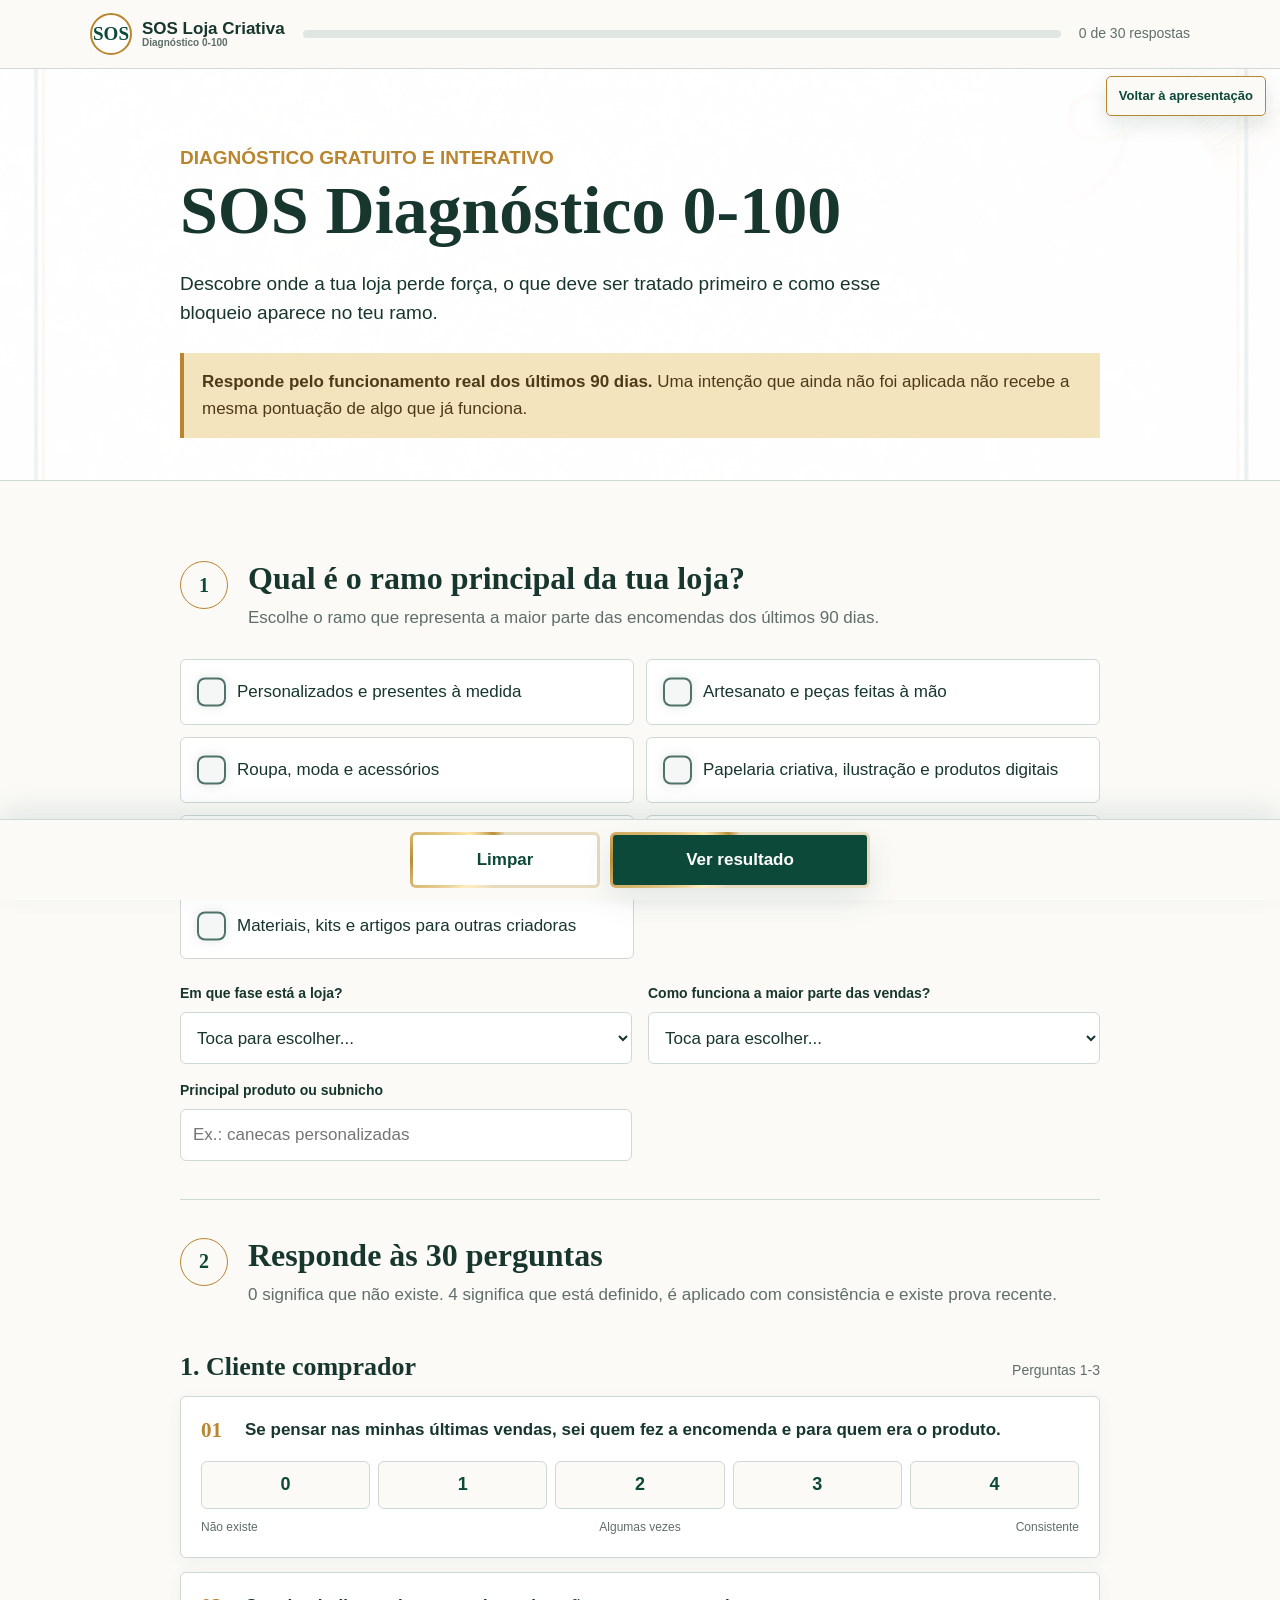
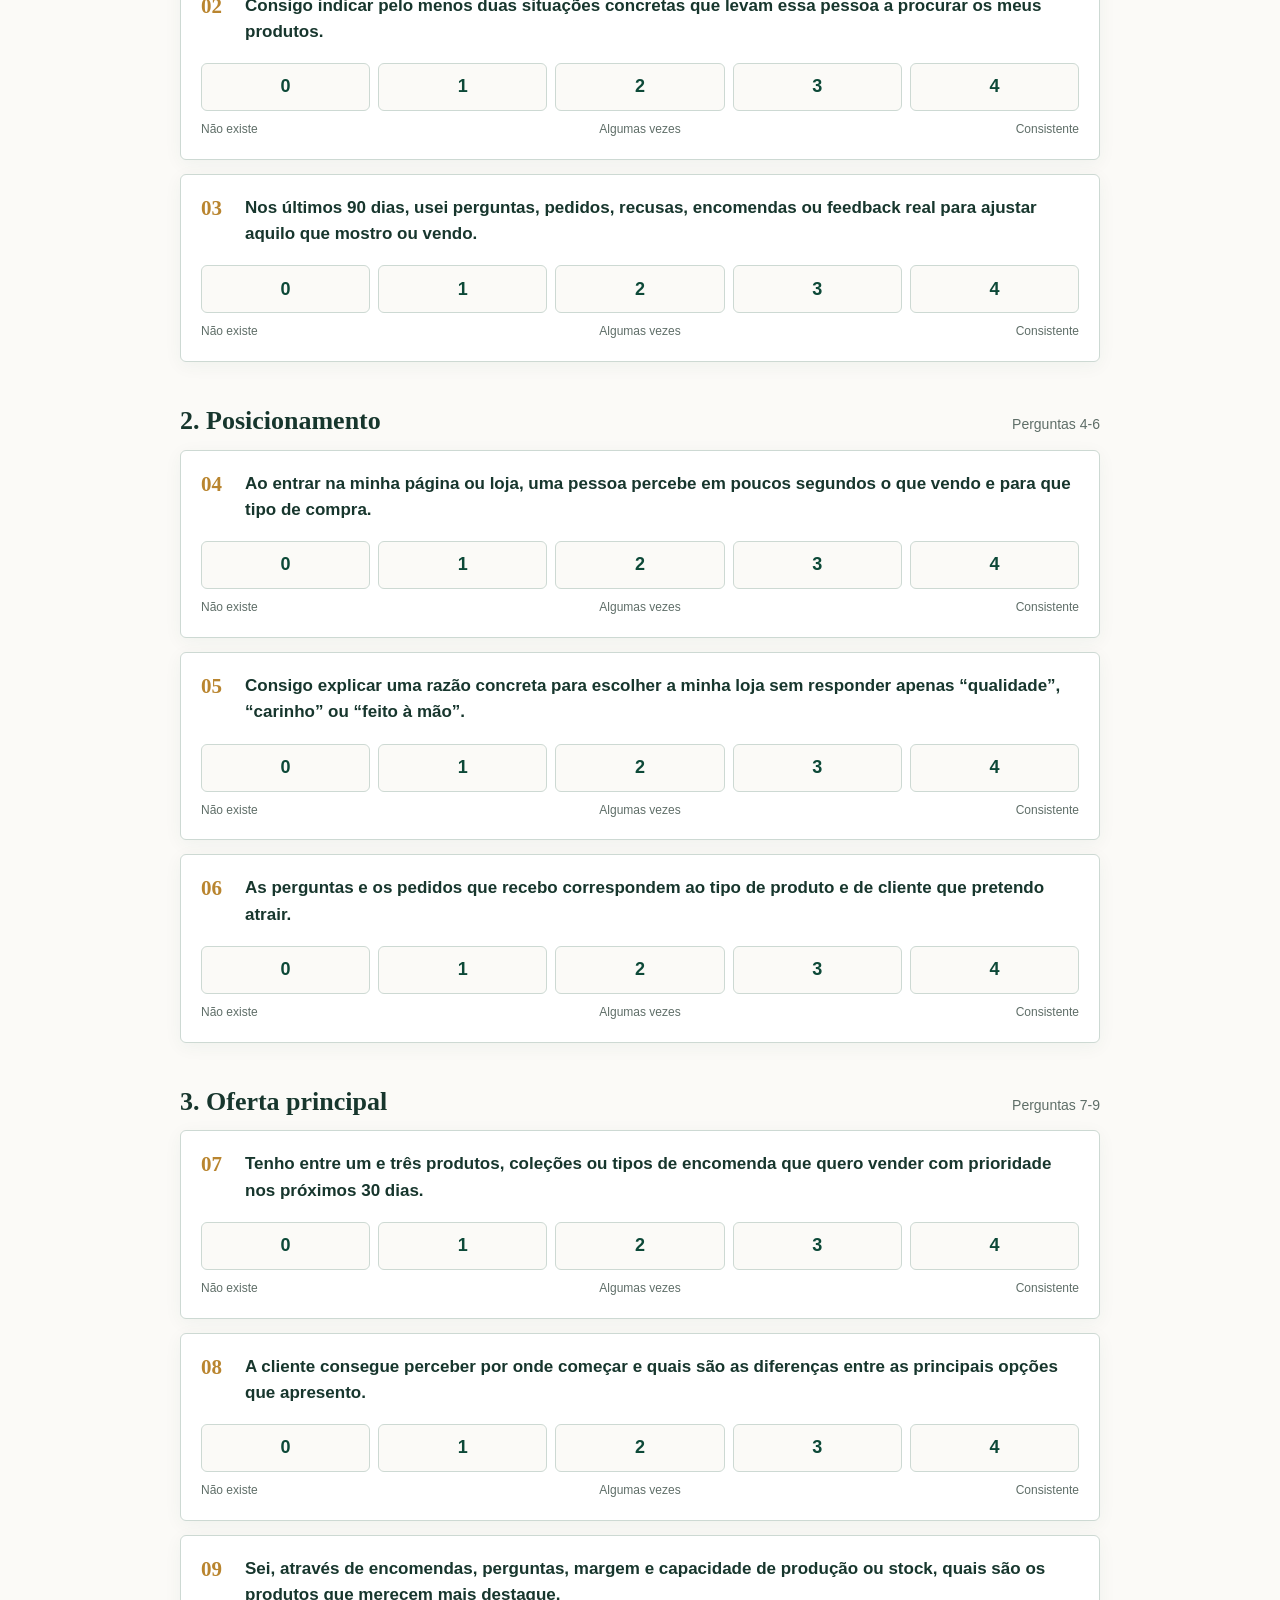
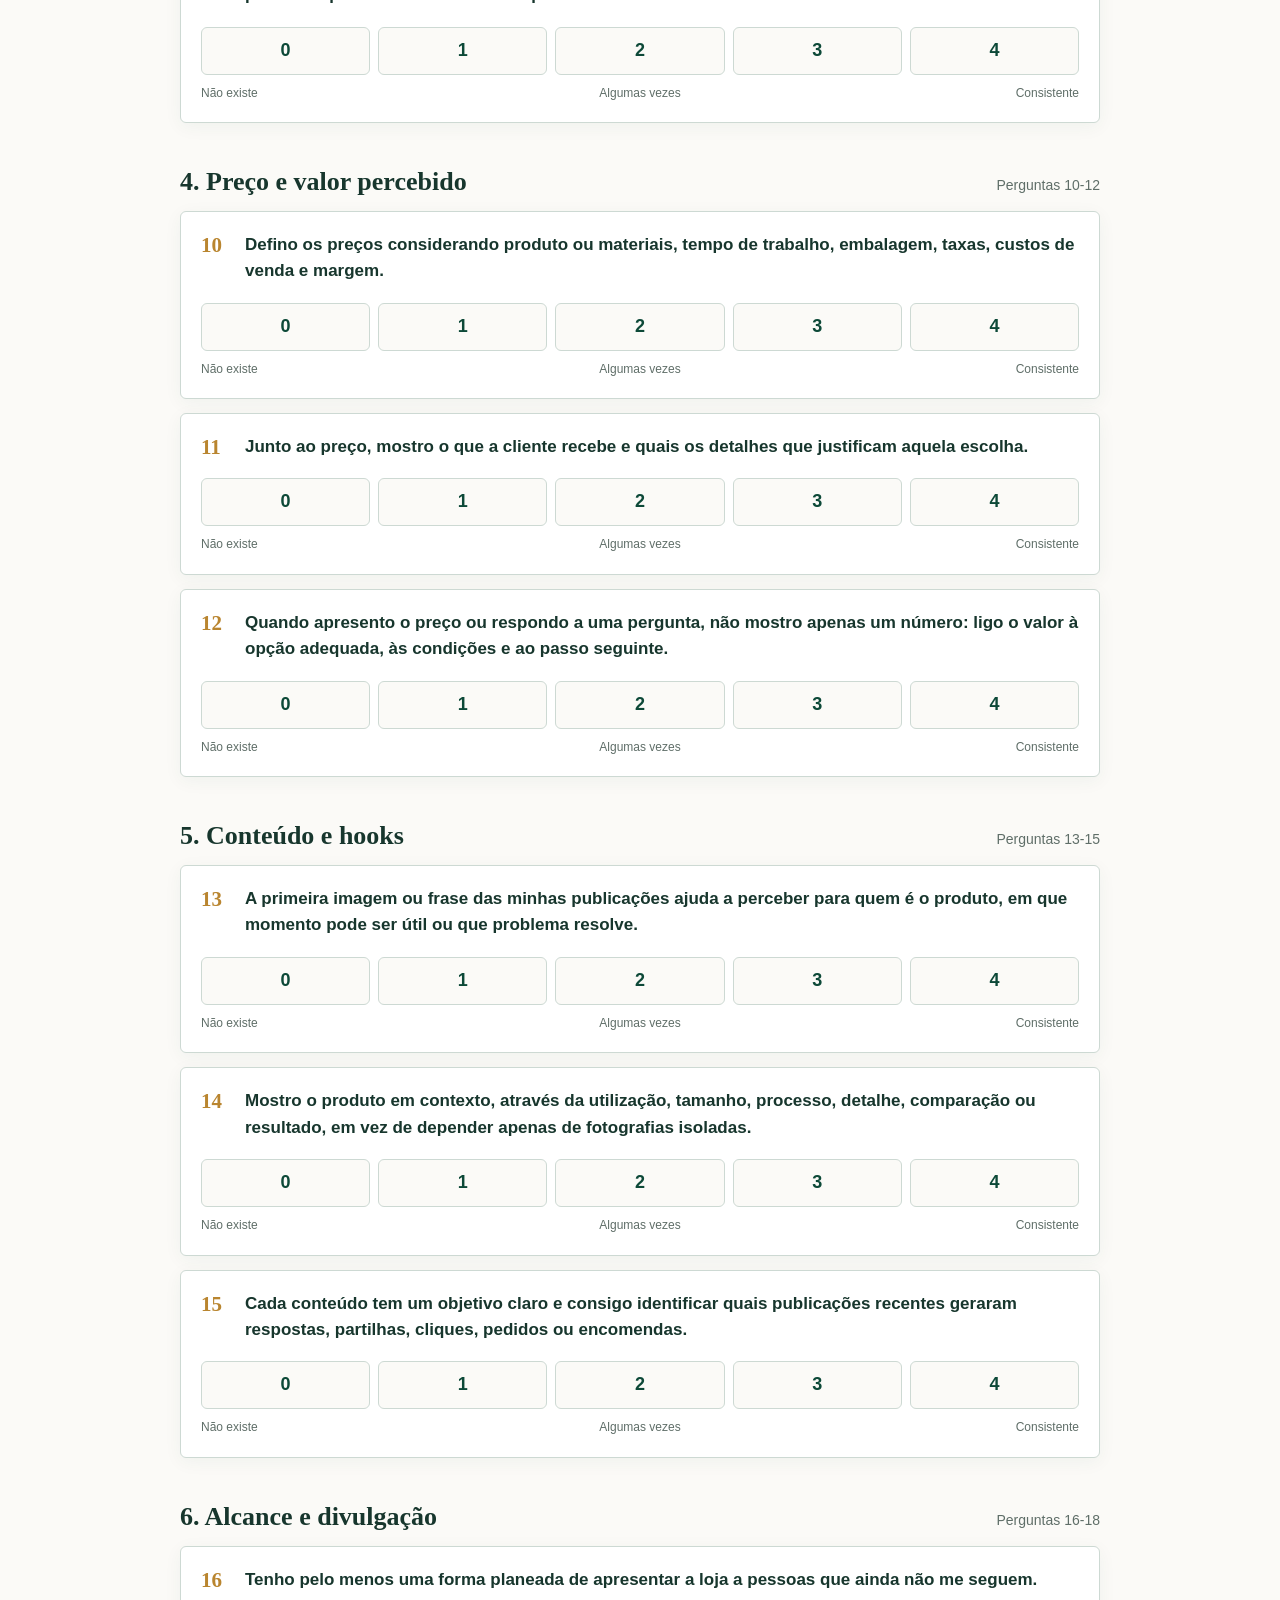
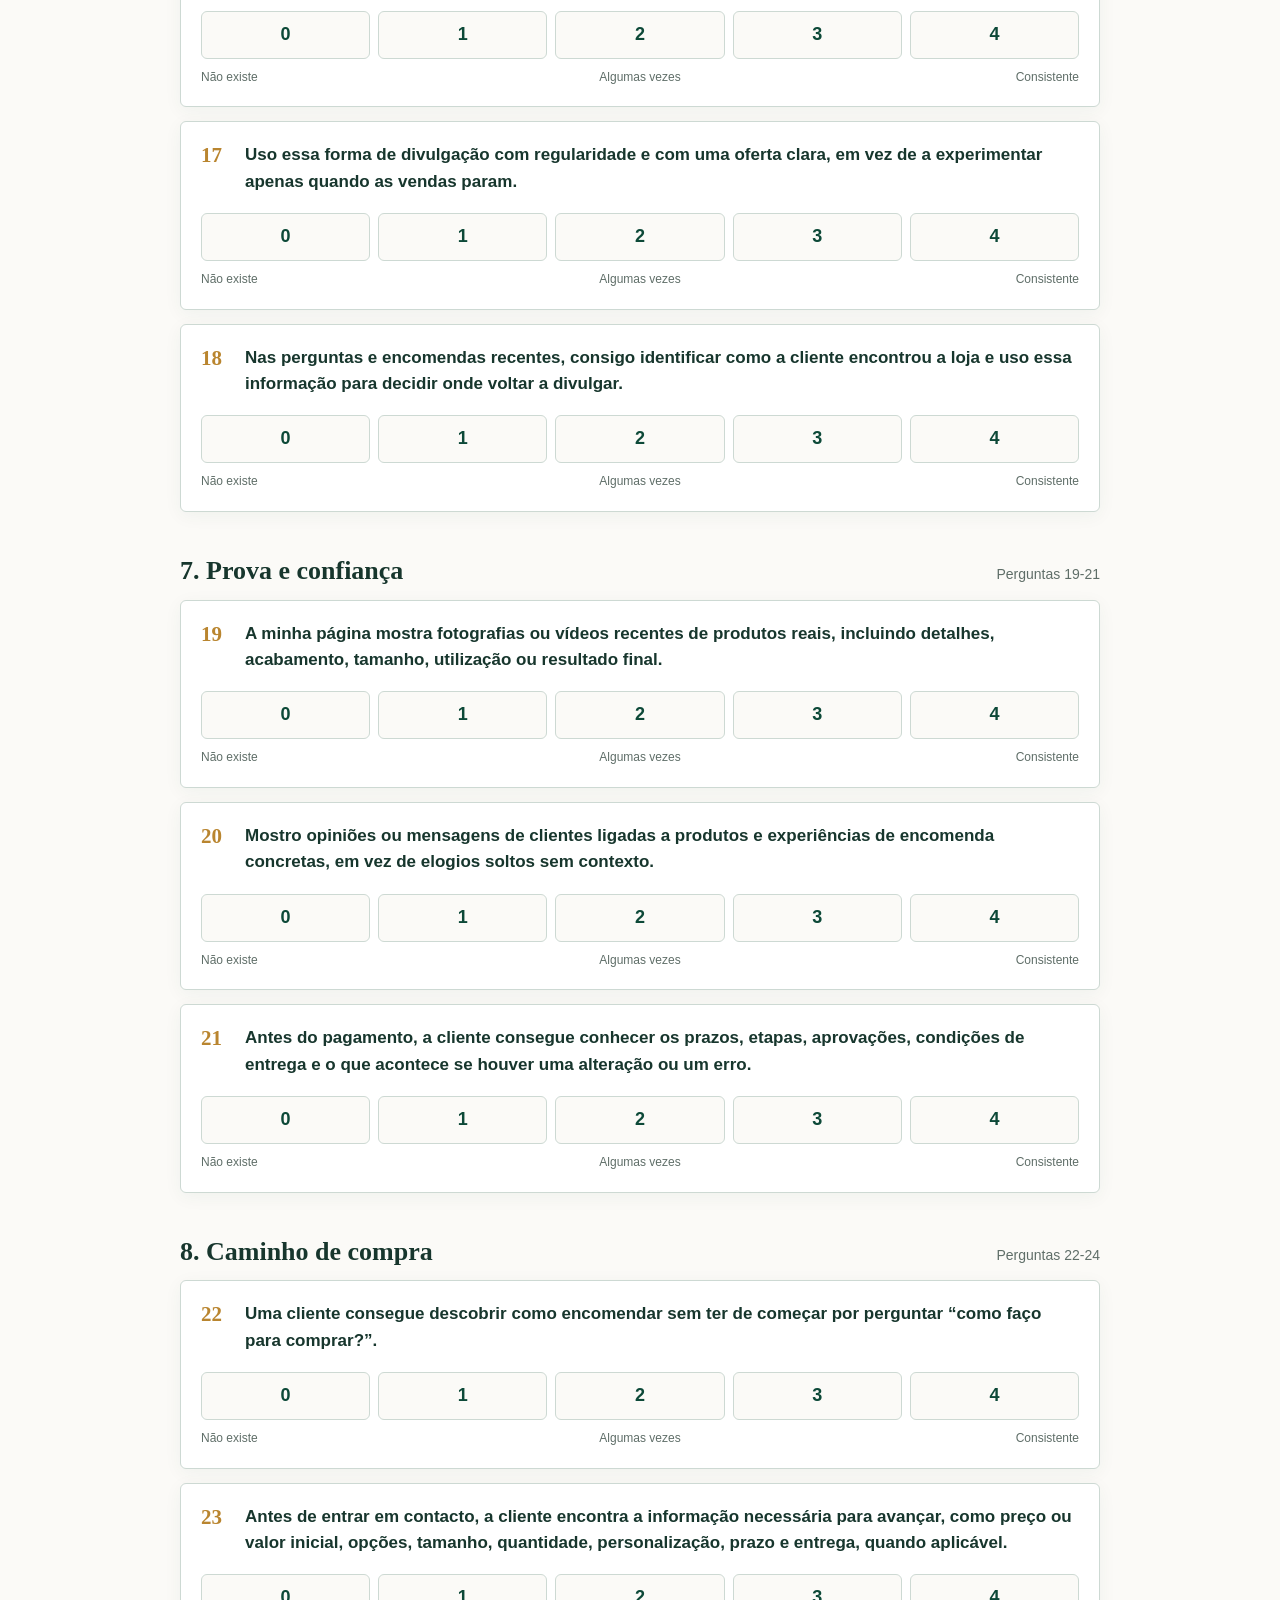
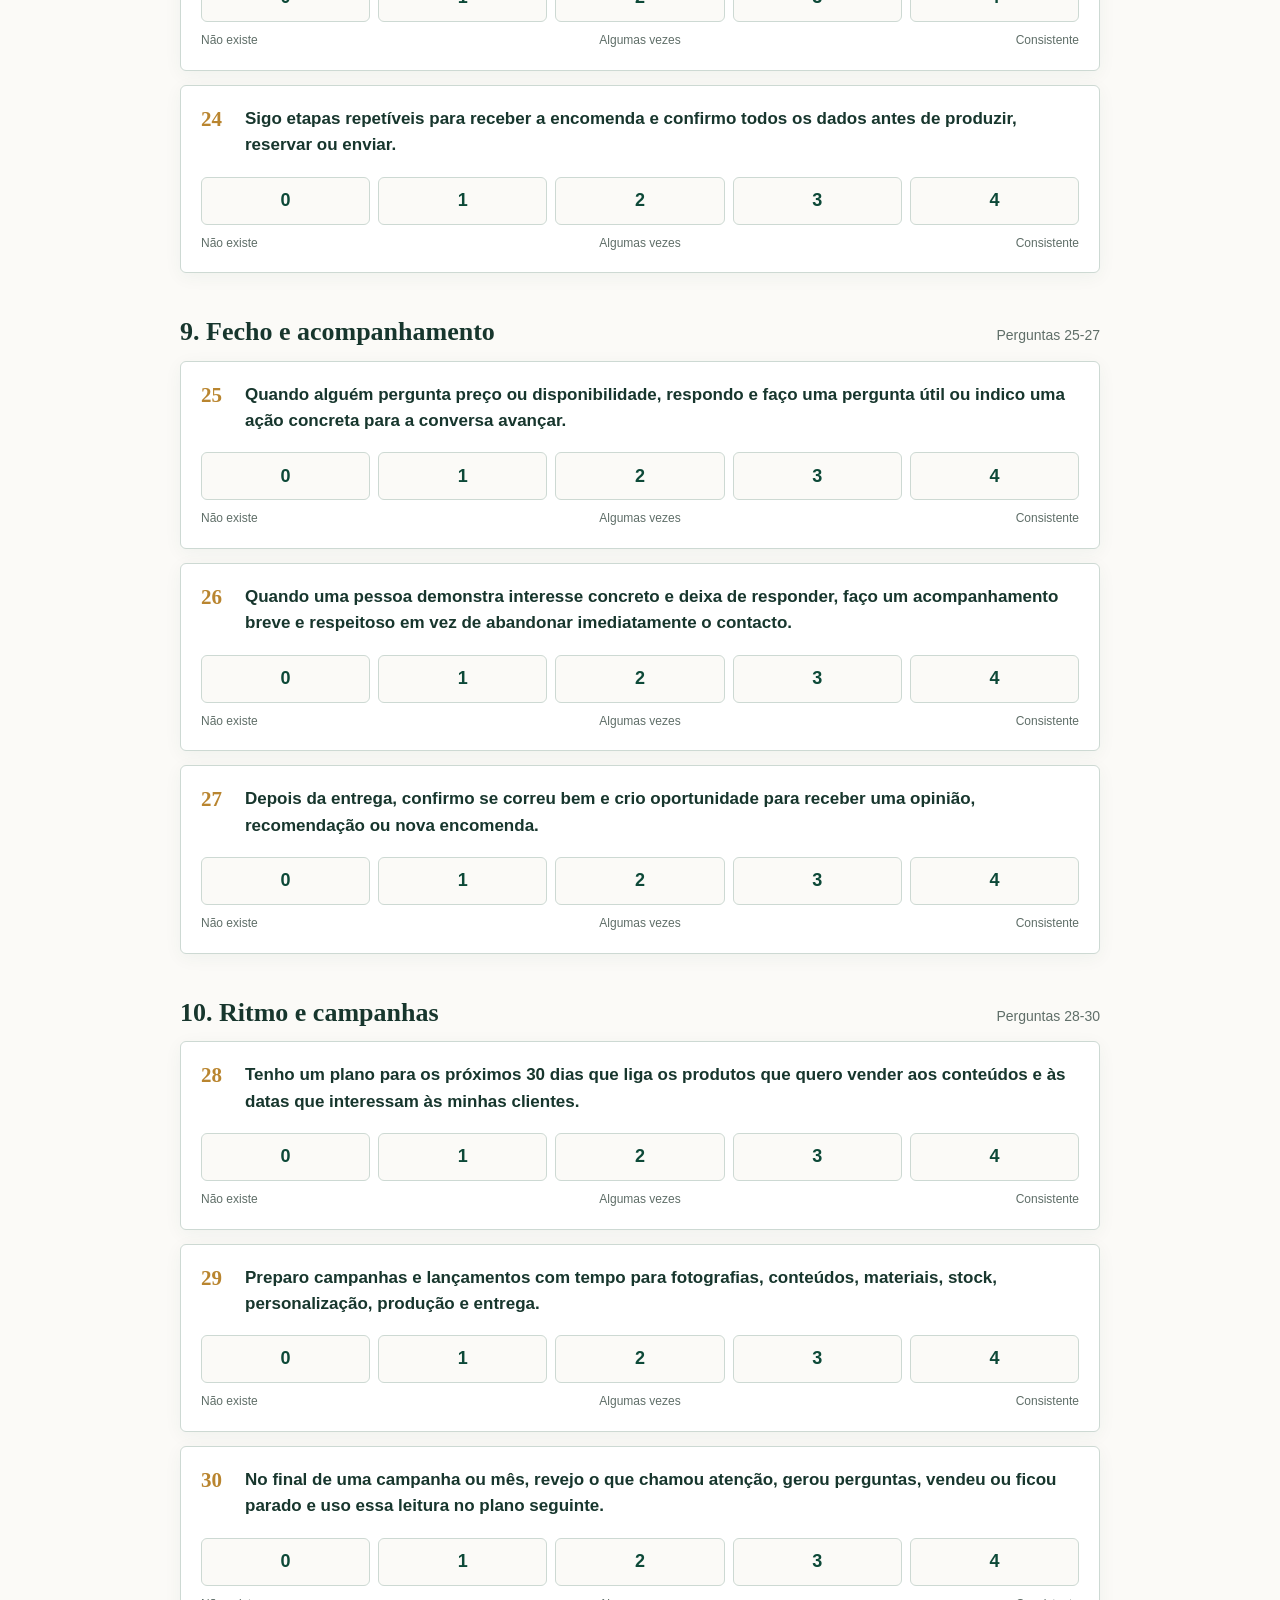
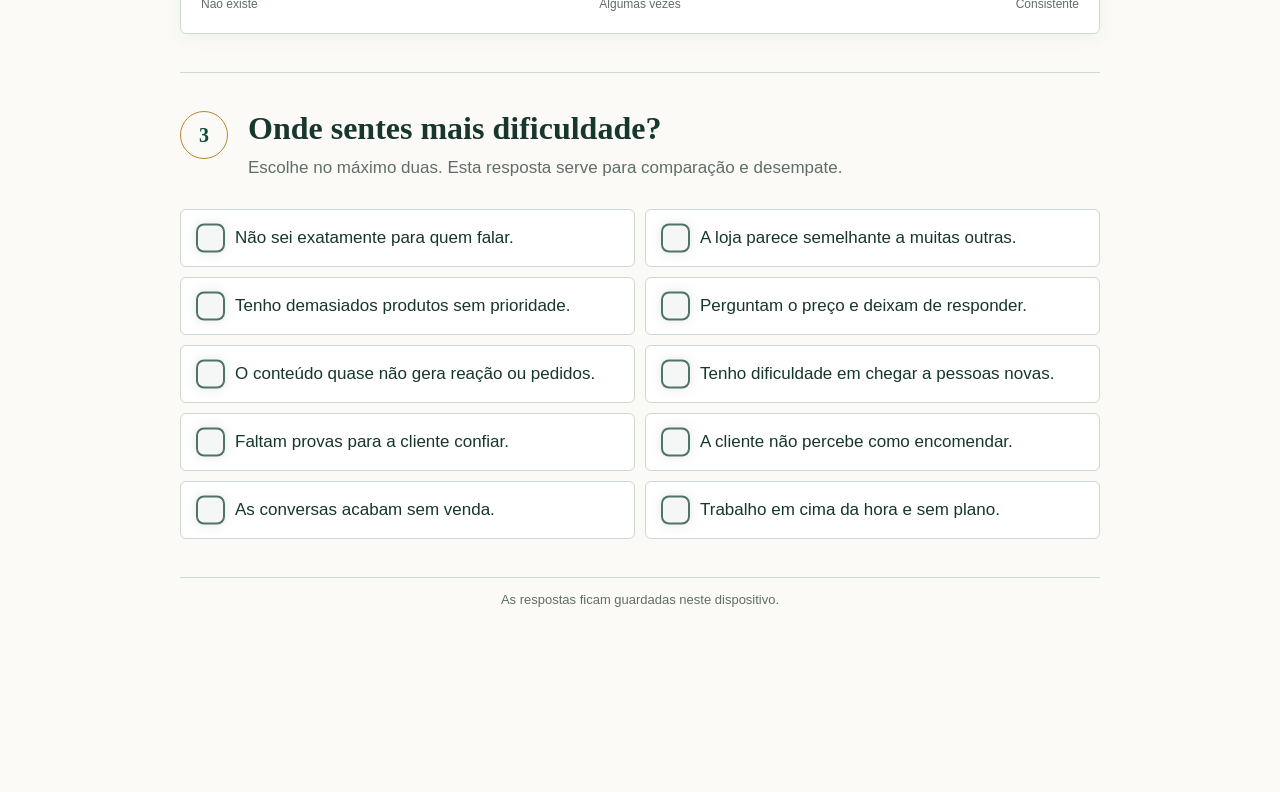
==== commit 14b7d842: "Rewrite first diagnostic question" ====
--- a/diagnostico/index.html
+++ b/diagnostico/index.html
@@ -623,7 +623,7 @@
   <div class="module-header"><h3 id="module-cliente_comprador">1. Cliente comprador</h3><span>Perguntas 1-3</span></div>
   <div class="question-list"><div class="question-card" data-question="q01">
   <fieldset class="question-fieldset">
-    <legend><span class="question-title"><span class="question-number">01</span><span>Consigo descrever, sem responder “toda a gente”, quem costuma comprar e quem vai usar ou receber aquilo que vendo.</span></span></legend>
+    <legend><span class="question-title"><span class="question-number">01</span><span>Se pensar nas minhas últimas vendas, sei quem fez a encomenda e para quem era o produto.</span></span></legend>
     <div class="scale"><label class="scale-option"><input type="radio" name="q01" value="0" aria-label="Não sei, não existe ou não faço."><span><b>0</b></span></label><label class="scale-option"><input type="radio" name="q01" value="1" aria-label="Tenho uma ideia, mas quase nunca a aplico."><span><b>1</b></span></label><label class="scale-option"><input type="radio" name="q01" value="2" aria-label="Faço algumas vezes, sem consistência."><span><b>2</b></span></label><label class="scale-option"><input type="radio" name="q01" value="3" aria-label="Está claro e aplico na maioria das vezes."><span><b>3</b></span></label><label class="scale-option"><input type="radio" name="q01" value="4" aria-label="Está definido, aplico com consistência e tenho uma prova recente de que funciona."><span><b>4</b></span></label></div>
     <div class="scale-legend"><span>Não existe</span><span>Algumas vezes</span><span>Consistente</span></div>
   </fieldset>
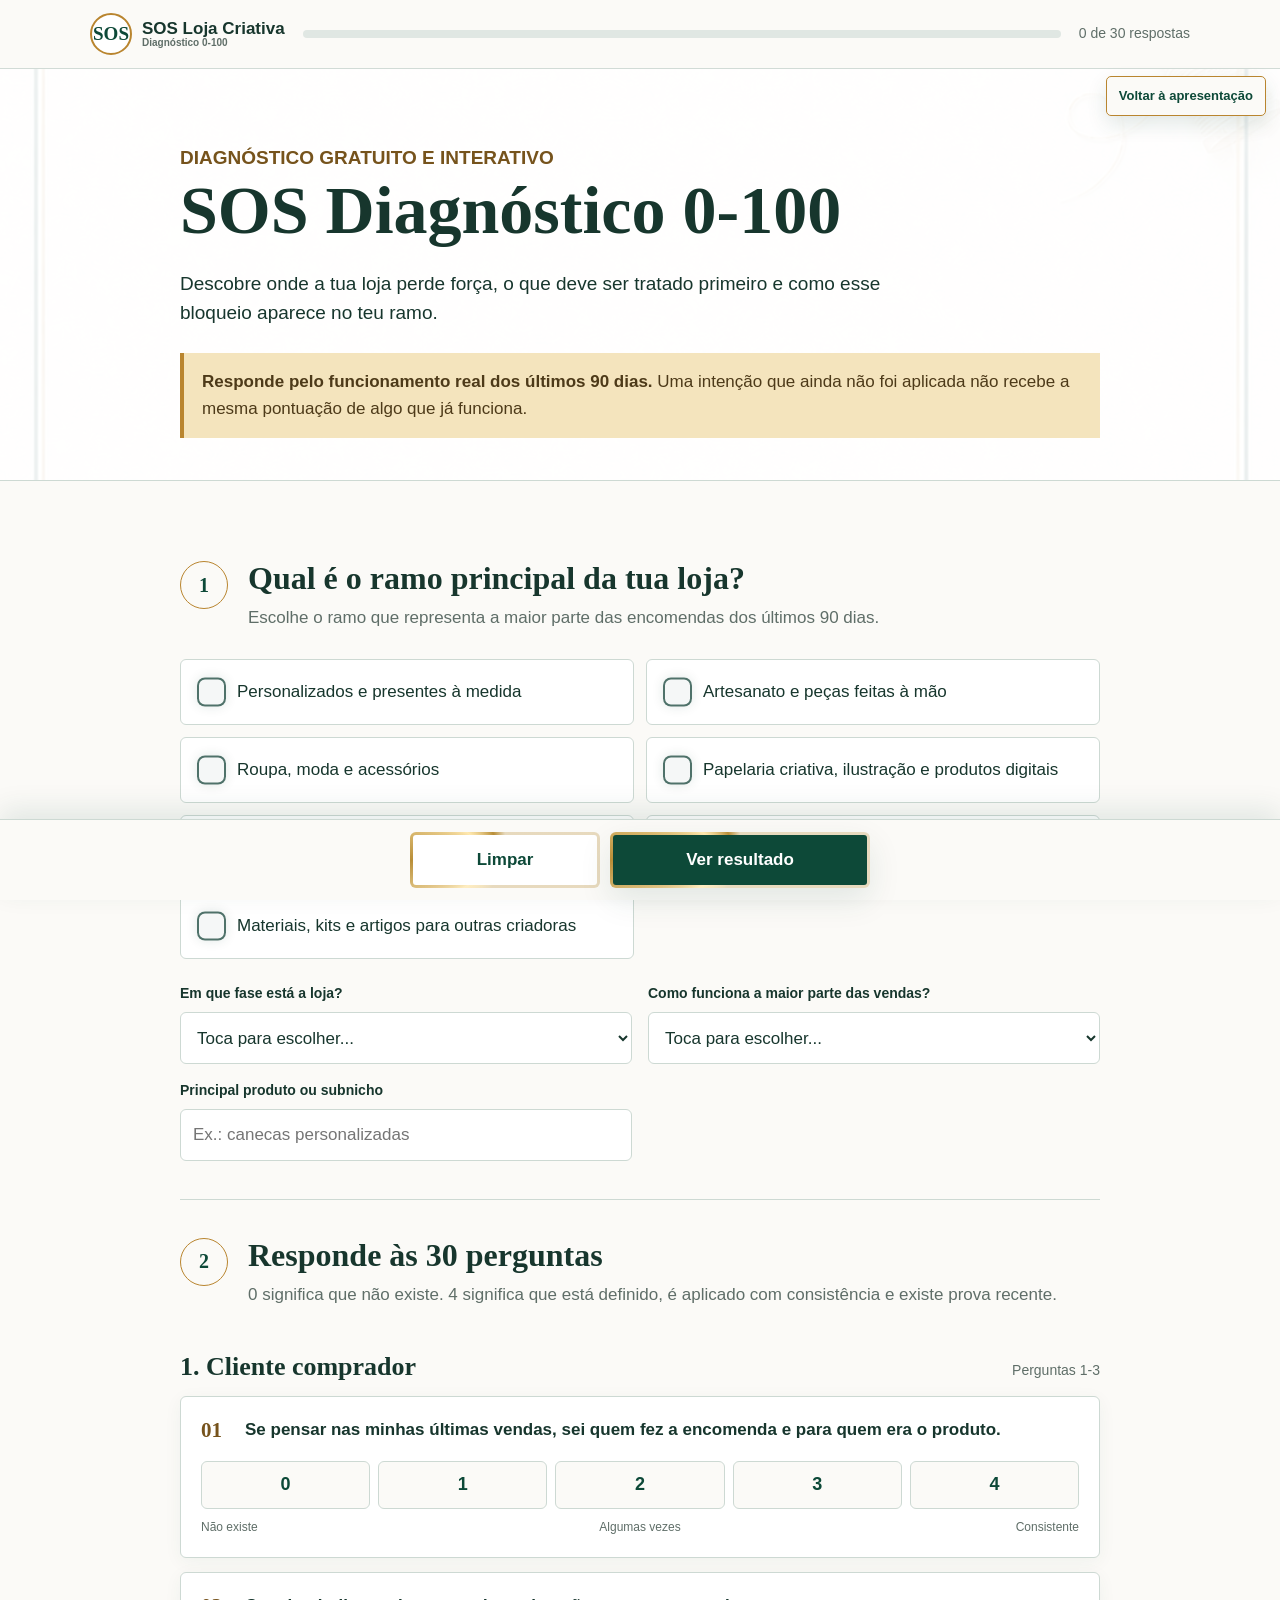
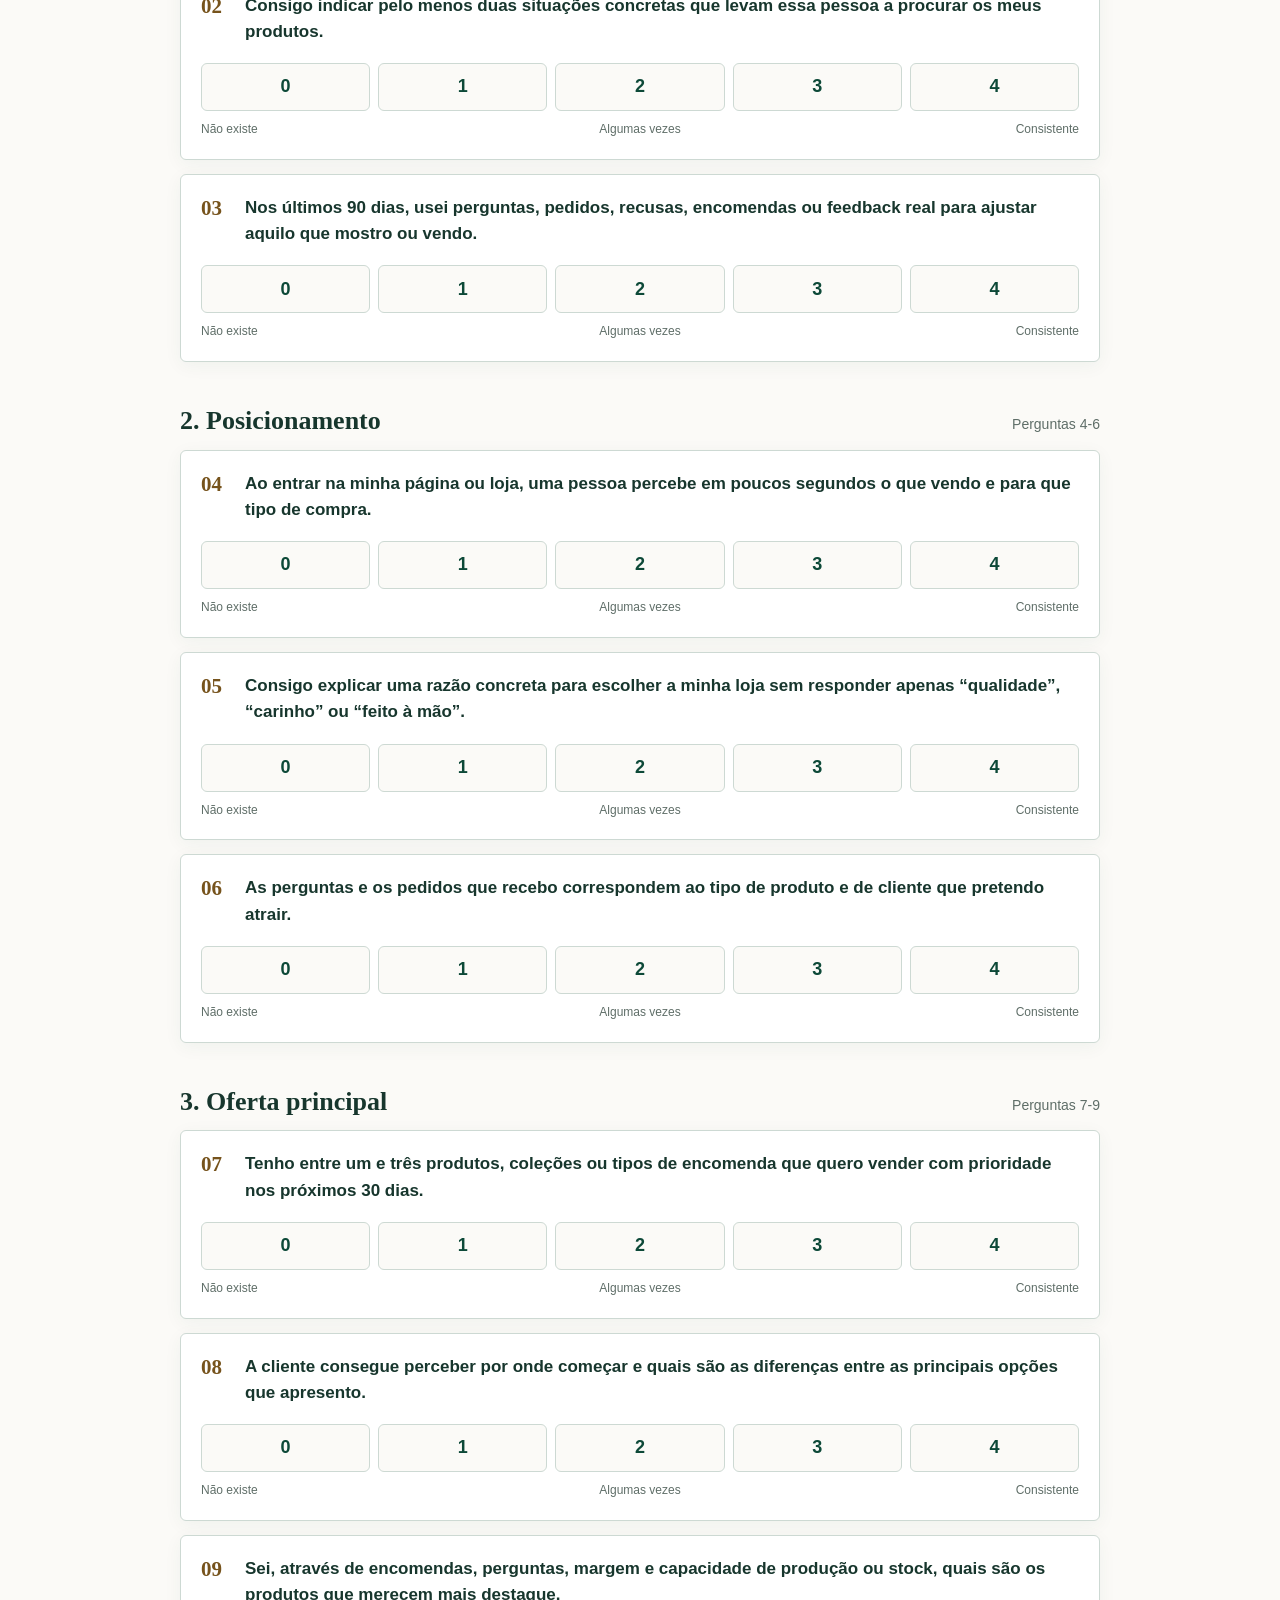
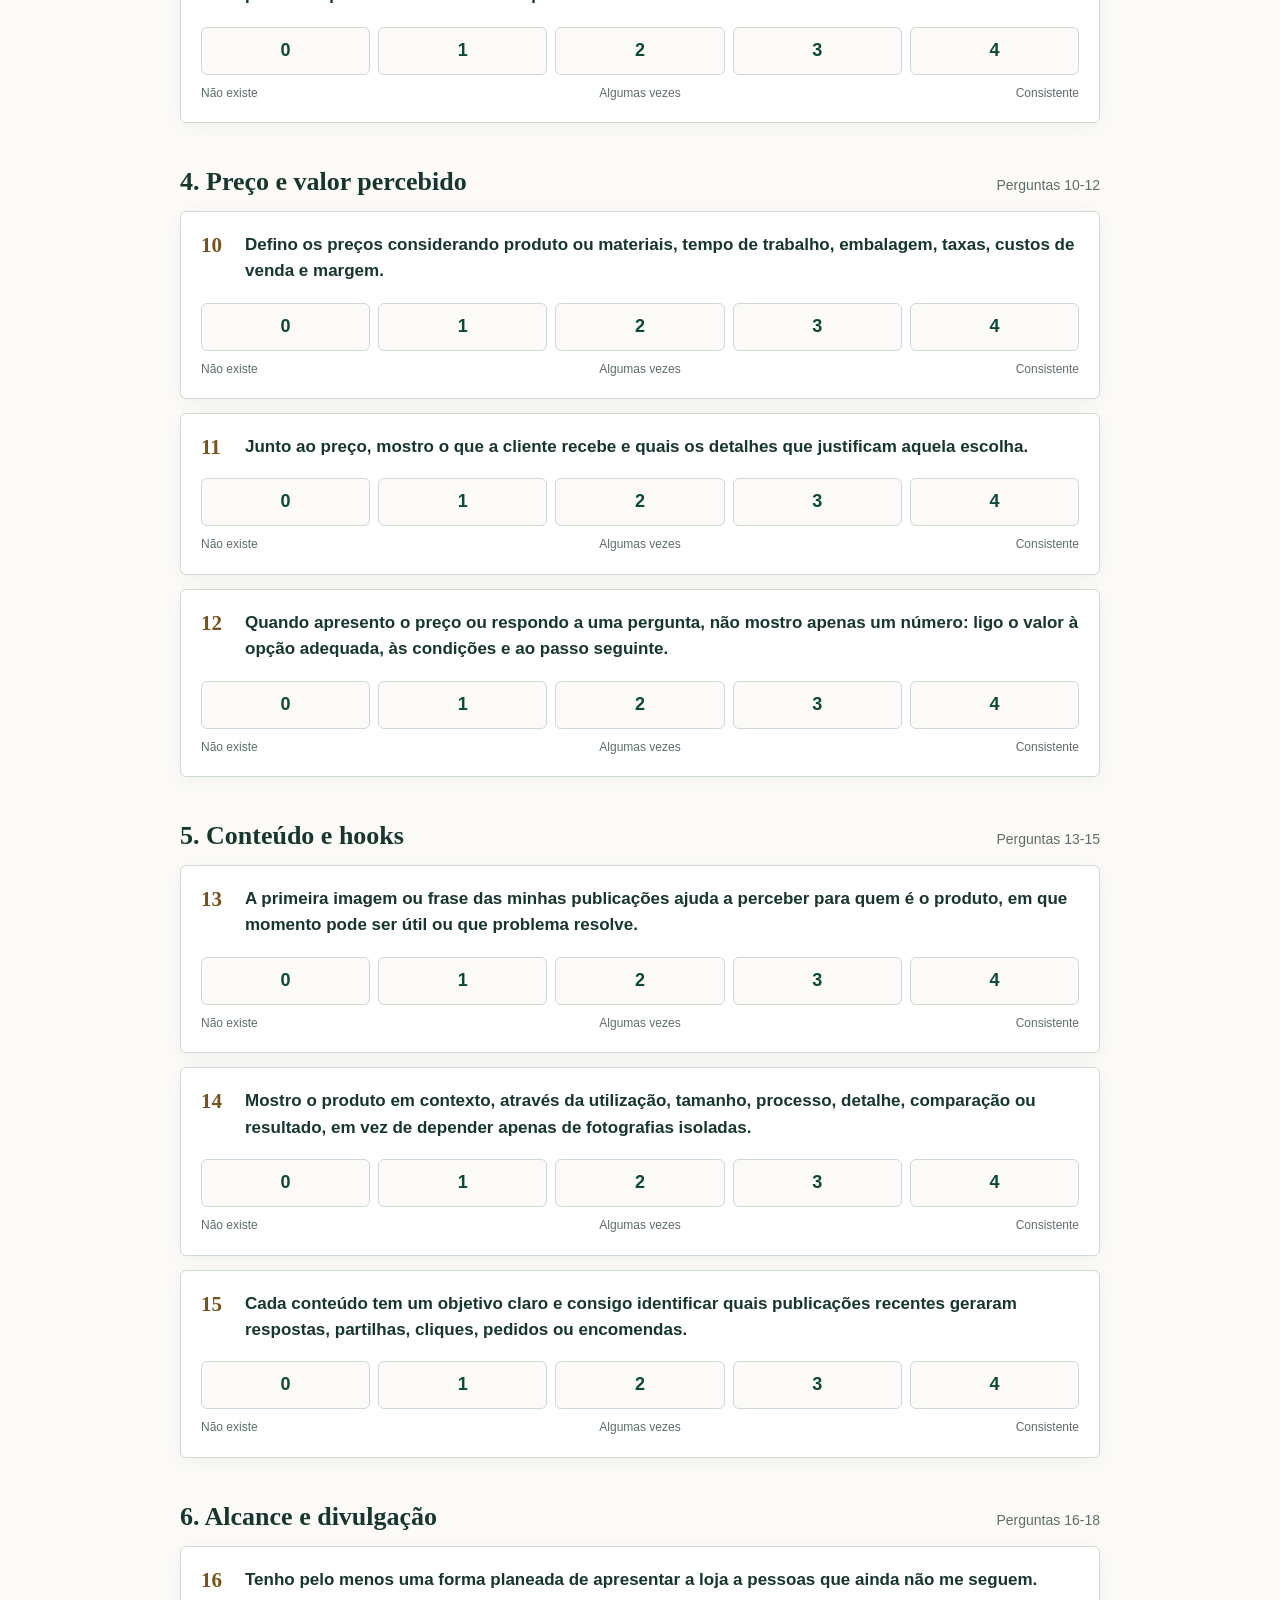
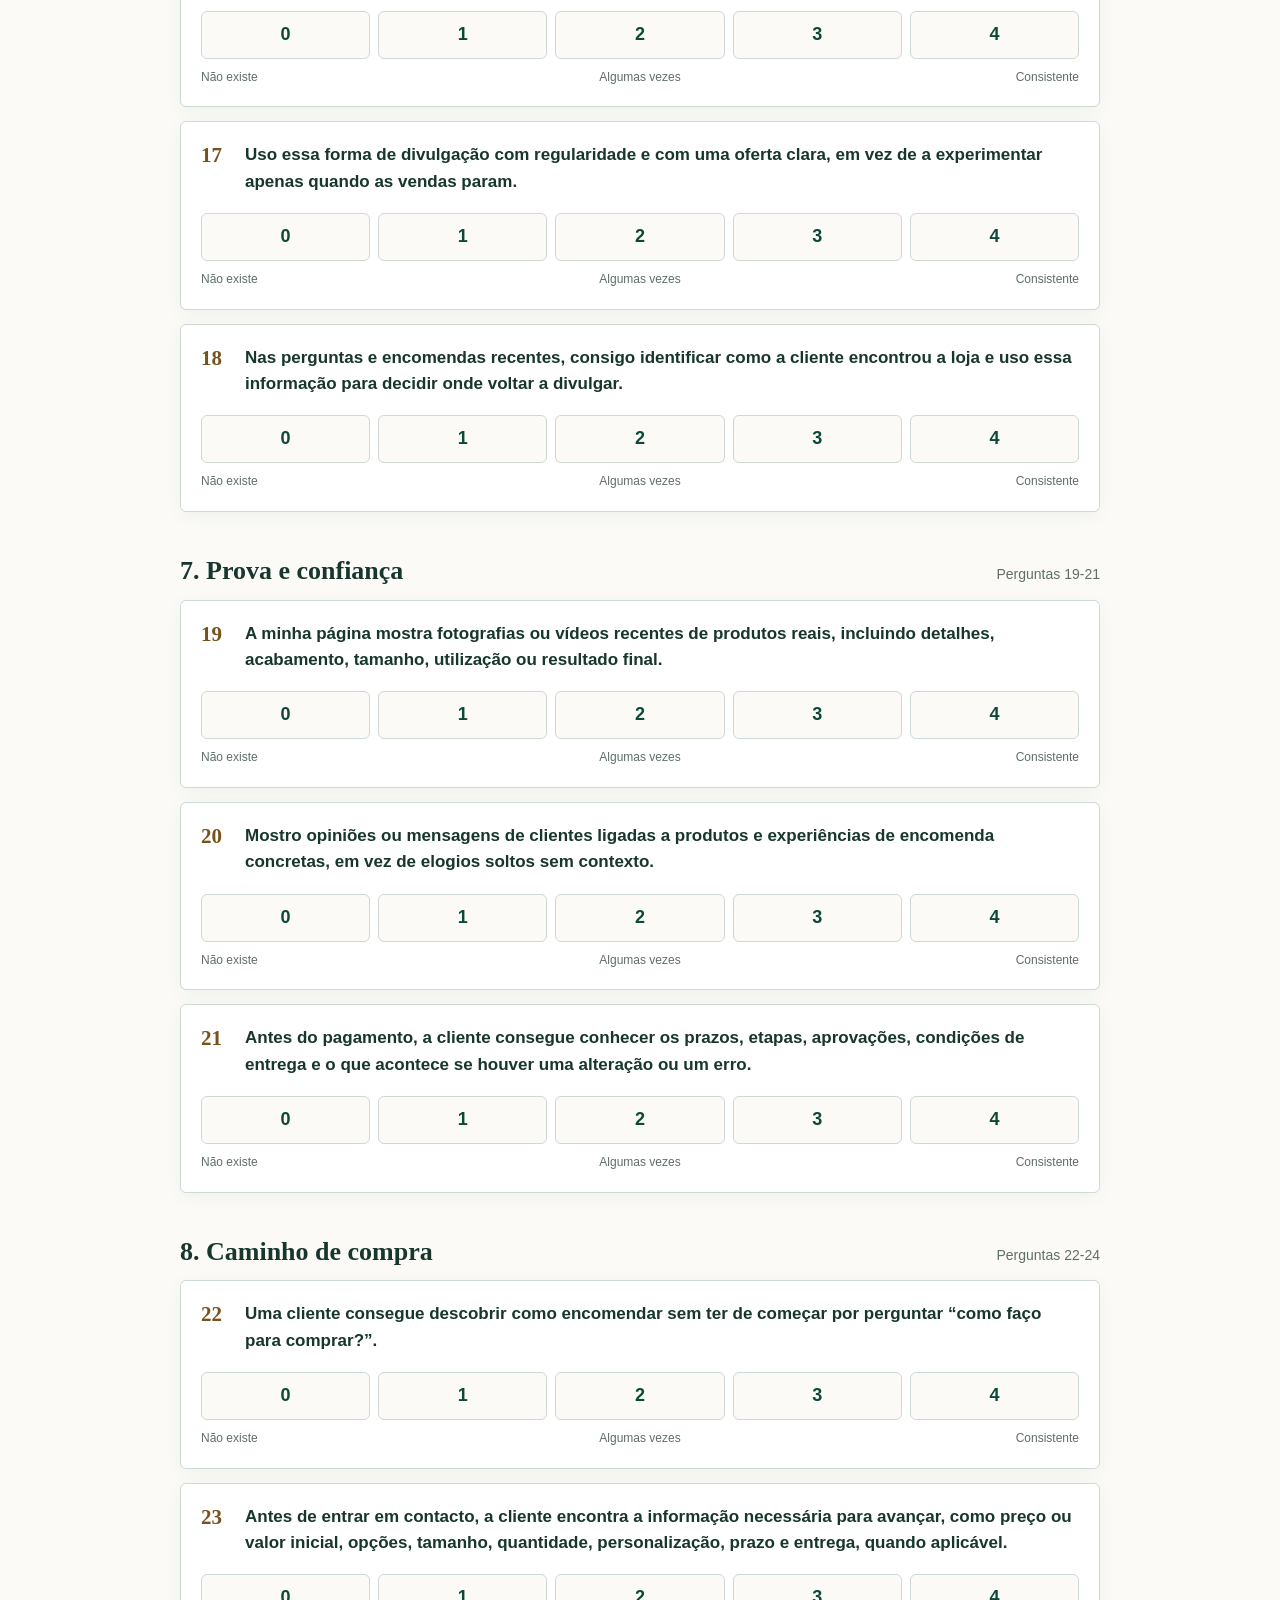
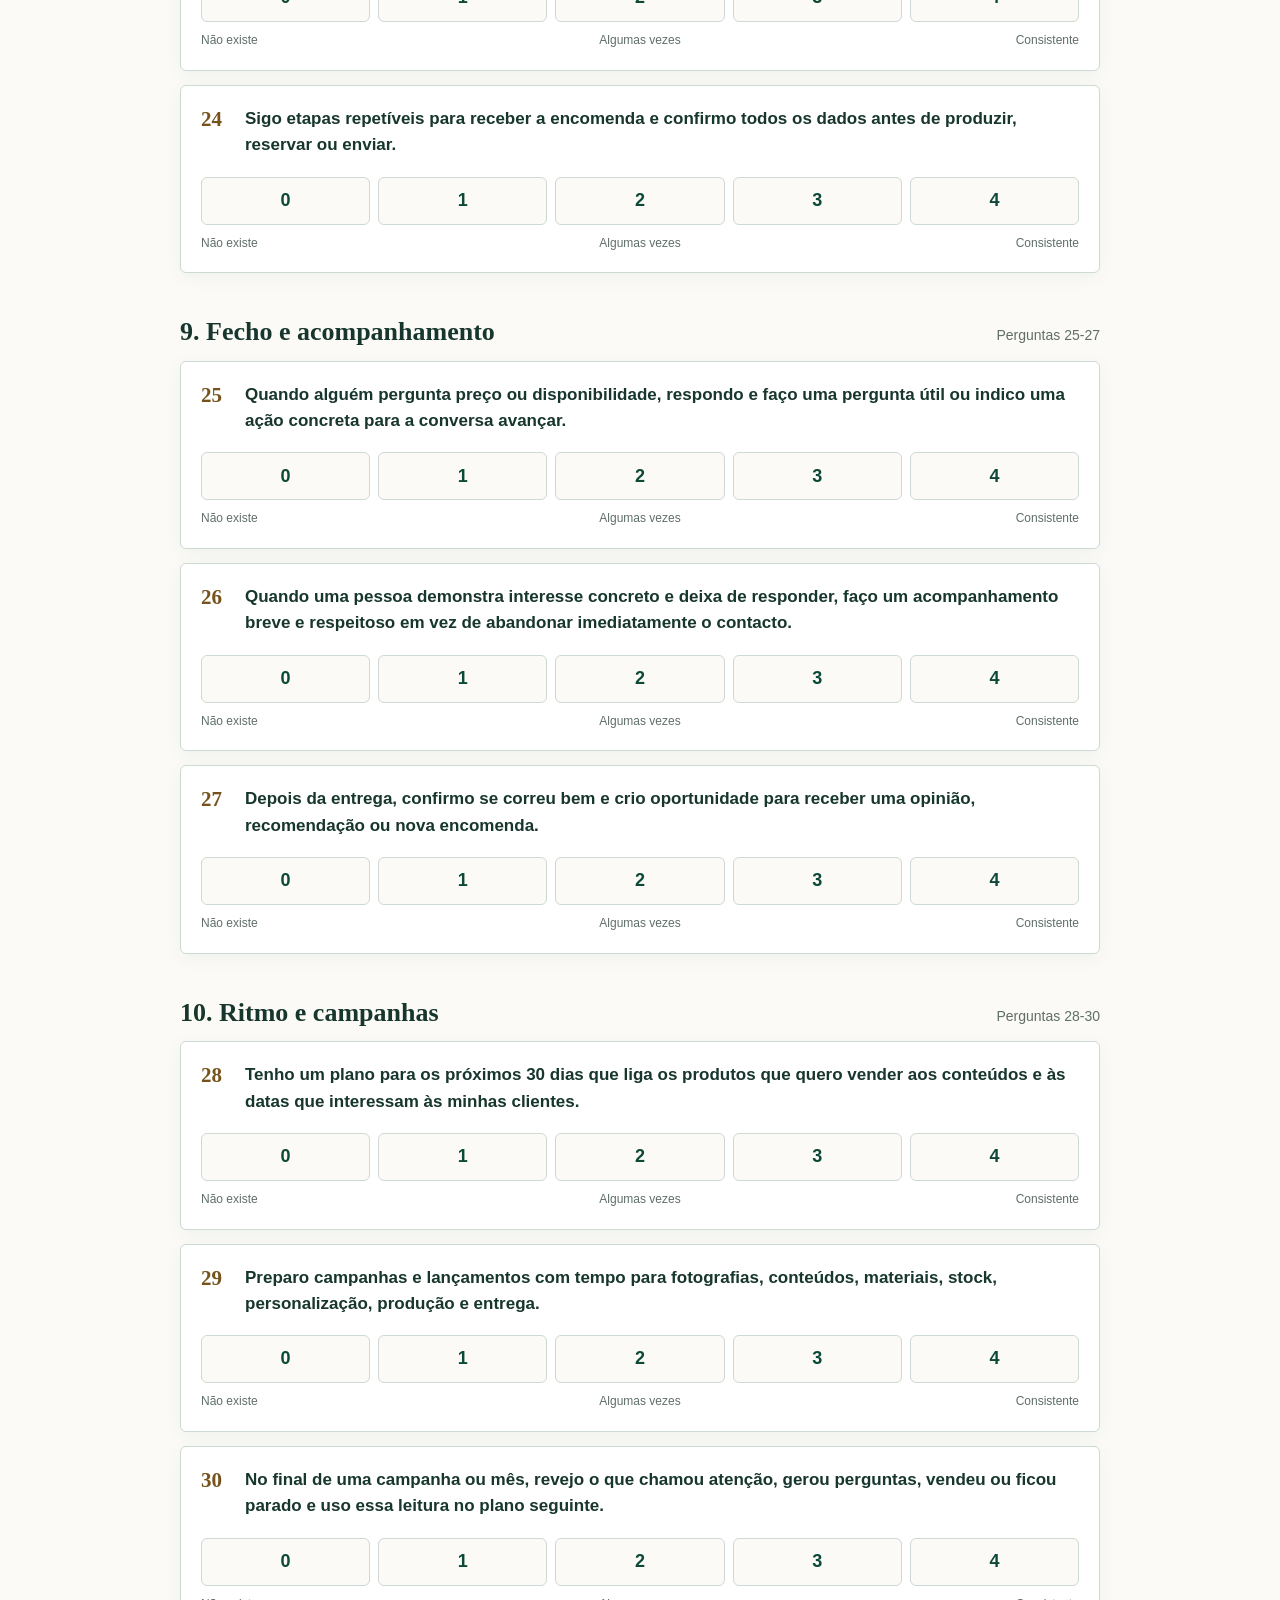
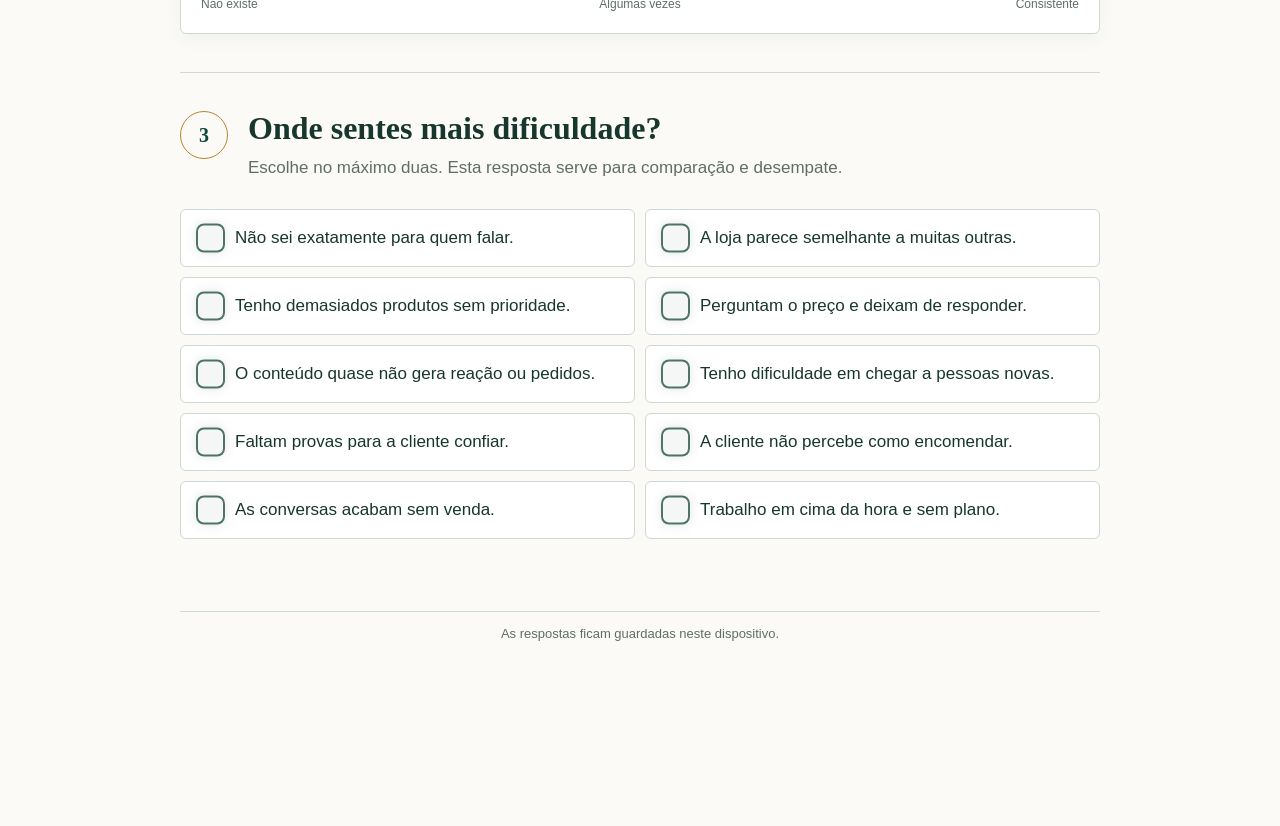
==== commit 28db7806: "Improve diagnostic accessibility" ====
--- a/diagnostico/index.html
+++ b/diagnostico/index.html
@@ -1,5 +1,5 @@
 <!doctype html>
-<html lang="pt">
+<html lang="pt-PT">
 <head>
   <meta charset="utf-8">
   <meta name="viewport" content="width=device-width, initial-scale=1">
@@ -15,6 +15,7 @@
   --selection-shadow: rgba(16, 63, 52, 0.28);
   --selection-border: rgba(16, 63, 52, 0.72);
   --gold: #b9852f;
+  --gold-text: #76531c;
   --gold-soft: #f4e4bd;
   --paper: #fbfaf7;
   --white: #ffffff;
@@ -39,6 +40,32 @@
 button, input, select, textarea { font: inherit; }
 button, label, select { -webkit-tap-highlight-color: transparent; }
 a { color: inherit; }
+.sr-only {
+  position: absolute;
+  width: 1px;
+  height: 1px;
+  padding: 0;
+  margin: -1px;
+  overflow: hidden;
+  clip: rect(0, 0, 0, 0);
+  white-space: nowrap;
+  border: 0;
+}
+.skip-link {
+  position: fixed;
+  z-index: 100;
+  top: 0;
+  left: 16px;
+  padding: 10px 14px;
+  border: 2px solid var(--gold);
+  border-radius: 4px;
+  background: var(--white);
+  color: var(--green);
+  font-weight: 800;
+  text-decoration: none;
+  transform: translateY(-140%);
+}
+.skip-link:focus { transform: translateY(10px); outline: 3px solid var(--green); outline-offset: 2px; }
 
 .topbar {
   position: sticky;
@@ -85,7 +112,7 @@
   background-blend-mode: screen;
 }
 .intro-inner { width: min(920px, 100%); margin: 0 auto; }
-.eyebrow { margin: 0 0 8px; color: var(--gold); font-size: 13px; font-weight: 800; text-transform: uppercase; }
+.eyebrow { margin: 0 0 8px; color: var(--gold-text); font-size: 13px; font-weight: 800; text-transform: uppercase; }
 h1, h2, h3 { margin: 0; font-family: Georgia, 'Times New Roman', serif; font-weight: 700; line-height: 1.12; }
 h1 { max-width: 820px; font-size: clamp(38px, 7vw, 68px); }
 .intro p { max-width: 760px; margin: 20px 0 0; font-size: 19px; }
@@ -114,6 +141,7 @@
 }
 .section-heading h2 { font-size: 32px; }
 .section-heading p { margin: 8px 0 0; color: var(--muted); }
+.option-fieldset { min-width: 0; margin: 0; padding: 0; border: 0; }
 
 .profile-details { display: grid; grid-template-columns: repeat(2, minmax(0, 1fr)); gap: 16px; margin-top: 24px; }
 .form-control { min-width: 0; display: grid; gap: 7px; }
@@ -166,27 +194,23 @@
   transition: background-size 400ms cubic-bezier(0.25, 0.1, 0.25, 1), border-color 300ms ease, box-shadow 300ms ease, transform 300ms ease;
 }
 .choice-card > span::after {
-  content: '✓';
+  content: '';
   position: absolute;
   z-index: 2;
-  left: 16px;
+  left: calc(16px + var(--checkbox-size) / 2);
   top: 50%;
-  width: var(--checkbox-size);
-  height: var(--checkbox-size);
-  display: grid;
-  place-items: center;
-  color: var(--white);
-  font-size: 17px;
-  font-weight: 900;
-  line-height: 1;
+  width: 7px;
+  height: 12px;
+  border-right: 3px solid var(--white);
+  border-bottom: 3px solid var(--white);
   opacity: 0;
-  transform: translateY(-50%) scale(0) rotate(-45deg);
+  transform: translate(-50%, -60%) rotate(45deg) scale(0);
   transition: opacity 300ms ease, transform 400ms cubic-bezier(0.25, 0.1, 0.25, 1);
   filter: drop-shadow(0 0 2px rgba(0, 0, 0, 0.35));
 }
 .choice-card input:checked + span { border-color: var(--selection-green); background: var(--green-soft); box-shadow: 0 0 0 2px rgba(16, 63, 52, 0.08); }
 .choice-card input:checked + span::before { border-color: var(--selection-green); background-size: 100% 100%; animation: selection-pulse 700ms cubic-bezier(0.25, 0.1, 0.25, 1); }
-.choice-card input:checked + span::after { opacity: 1; transform: translateY(-50%) scale(1) rotate(0); }
+.choice-card input:checked + span::after { opacity: 1; transform: translate(-50%, -60%) rotate(45deg) scale(1); }
 .choice-card:hover > span::before { border-color: var(--selection-green); transform: translateY(-50%) scale(1.08); box-shadow: 0 0 20px var(--selection-shadow), inset 0 0 9px rgba(16, 63, 52, 0.14); }
 .choice-card input:focus-visible + span { outline: 3px solid rgba(185, 133, 47, 0.35); outline-offset: 2px; }
 .choice-card::before, .choice-card::after, .check-card::before, .check-card::after {
@@ -218,7 +242,7 @@
 .question-fieldset legend { float: left; width: 100%; margin: 0 0 18px; padding: 0; font-size: 17px; font-weight: 700; }
 .question-title { width: 100%; display: grid; grid-template-columns: 40px minmax(0, 1fr); gap: 4px; align-items: start; }
 .question-title > span:last-child { min-width: 0; overflow-wrap: anywhere; }
-.question-number { color: var(--gold); font-family: Georgia, serif; font-size: 21px; line-height: 1.25; }
+.question-number { color: var(--gold-text); font-family: Georgia, serif; font-size: 21px; line-height: 1.25; }
 .question-fieldset .scale { clear: both; }
 .scale { display: grid; grid-template-columns: repeat(5, 1fr); gap: 8px; margin-top: 18px; }
 .scale-option { position: relative; }
@@ -295,29 +319,26 @@
   transition: background-size 400ms cubic-bezier(0.25, 0.1, 0.25, 1), border-color 300ms ease, box-shadow 300ms ease, transform 300ms ease;
 }
 .check-card > span::after {
-  content: '✓';
+  content: '';
   position: absolute;
   z-index: 2;
-  left: 15px;
+  left: calc(15px + var(--checkbox-size) / 2);
   top: 50%;
-  width: var(--checkbox-size);
-  height: var(--checkbox-size);
-  display: grid;
-  place-items: center;
-  color: var(--white);
-  font-size: 17px;
-  font-weight: 900;
-  line-height: 1;
+  width: 7px;
+  height: 12px;
+  border-right: 3px solid var(--white);
+  border-bottom: 3px solid var(--white);
   opacity: 0;
-  transform: translateY(-50%) scale(0) rotate(-45deg);
+  transform: translate(-50%, -60%) rotate(45deg) scale(0);
   transition: opacity 300ms ease, transform 400ms cubic-bezier(0.25, 0.1, 0.25, 1);
   filter: drop-shadow(0 0 2px rgba(0, 0, 0, 0.35));
 }
 .check-card input:checked + span { border-color: var(--selection-green); background: var(--green-soft); box-shadow: 0 0 0 2px rgba(16, 63, 52, 0.08); }
 .check-card input:checked + span::before { border-color: var(--selection-green); background-size: 100% 100%; animation: selection-pulse 700ms cubic-bezier(0.25, 0.1, 0.25, 1); }
-.check-card input:checked + span::after { opacity: 1; transform: translateY(-50%) scale(1) rotate(0); }
+.check-card input:checked + span::after { opacity: 1; transform: translate(-50%, -60%) rotate(45deg) scale(1); }
 .check-card:hover > span::before { border-color: var(--selection-green); transform: translateY(-50%) scale(1.08); box-shadow: 0 0 20px var(--selection-shadow), inset 0 0 9px rgba(16, 63, 52, 0.14); }
 .check-card input:focus-visible + span { outline: 3px solid rgba(185, 133, 47, 0.35); outline-offset: 2px; }
+.field-feedback { min-height: 24px; margin: 10px 0 0; color: var(--danger); font-size: 14px; font-weight: 700; }
 
 @keyframes selection-pulse {
   0%, 100% { transform: translateY(-50%) scale(1); box-shadow: 0 0 12px rgba(16, 63, 52, 0.18); }
@@ -471,7 +492,7 @@
 .bar span { display: block; height: 100%; background: var(--gold); }
 .priority { margin-top: 22px; padding: 26px; border-left: 5px solid var(--gold); background: var(--white); box-shadow: var(--shadow); overflow-wrap: anywhere; }
 .priority h3 { font-size: 28px; }
-.priority-label { margin: 22px 0 6px; color: var(--gold); font-size: 12px; font-weight: 800; text-transform: uppercase; }
+.priority-label { margin: 22px 0 6px; color: var(--gold-text); font-size: 12px; font-weight: 800; text-transform: uppercase; }
 .priority p { margin: 0; white-space: pre-line; }
 .route { margin-top: 20px; padding: 14px; background: var(--green-soft); font-weight: 700; }
 .direction-final { margin-top: 28px; padding: 26px; border-top: 3px solid var(--gold); background: var(--green-soft); }
@@ -495,13 +516,35 @@
   resize: vertical;
 }
 .manual-report-link { display: inline-flex; margin-top: 10px; color: var(--green); font-weight: 800; }
-.report-mode .intro,
-.report-mode #diagnostic-form,
-.report-mode .action-row,
-.report-mode .saved-note,
-.report-mode .result-ready { display: none !important; }
-.report-mode .content { padding-top: 26px; }
-.report-mode .results { display: block !important; }
+.shared-report {
+  padding: 42px 32px;
+  border: 1px solid var(--line);
+  border-radius: 6px;
+  background-color: rgba(255, 255, 255, 0.9);
+  background-image: url('assets/fundo-resultados.png');
+  background-position: center;
+  background-size: cover;
+  background-blend-mode: screen;
+  box-shadow: var(--shadow);
+}
+.shared-report[hidden] { display: none; }
+.shared-report h1 { max-width: none; font-size: 42px; }
+.shared-report > p { max-width: 720px; color: var(--muted); }
+.shared-report-grid { display: grid; grid-template-columns: repeat(3, minmax(0, 1fr)); gap: 14px; margin: 28px 0; }
+.shared-report-item { min-width: 0; padding: 18px; border: 1px solid var(--line); border-radius: 6px; background: var(--white); }
+.shared-report-item span { display: block; margin-bottom: 7px; color: var(--muted); font-size: 12px; font-weight: 800; text-transform: uppercase; }
+.shared-report-item strong { color: var(--green); font-family: Georgia, 'Times New Roman', serif; font-size: 24px; overflow-wrap: anywhere; }
+.shared-report-note { padding: 14px 16px; border-left: 4px solid var(--gold); background: var(--gold-soft); color: #4d3a19 !important; }
+body.summary-mode { padding-bottom: 0; }
+.summary-mode .intro,
+.summary-mode #diagnostic-form,
+.summary-mode .action-row,
+.summary-mode .saved-note,
+.summary-mode .result-ready,
+.summary-mode .results,
+.summary-mode .progress-track,
+.summary-mode .progress-copy { display: none !important; }
+.summary-mode .content { padding-top: 34px; }
 
 @media (max-width: 700px) {
   html { scroll-padding-top: 110px; }
@@ -518,6 +561,9 @@
   .section-number { width: 40px; height: 40px; font-size: 17px; }
   .section-heading h2 { font-size: 27px; }
   .branch-grid, .difficulty-grid, .score-grid, .profile-details { grid-template-columns: 1fr; }
+  .shared-report { padding: 30px 18px; }
+  .shared-report h1 { font-size: 34px; }
+  .shared-report-grid { grid-template-columns: 1fr; }
   .question-card { padding: 16px 14px; }
   .section, .module, .question-card { scroll-margin-top: 110px; }
   .question-fieldset legend { margin-bottom: 15px; font-size: 16px; }
@@ -537,6 +583,7 @@
 }
 
 @media (prefers-reduced-motion: reduce) {
+  html { scroll-behavior: auto; }
   .button,
   .choice-card > span,
   .choice-card > span::before,
@@ -562,11 +609,12 @@
   <link rel="stylesheet" href="landing-integration.css">
 </head>
 <body>
+  <a class="skip-link" href="#main-content">Saltar para o diagnóstico</a>
   <a class="landing-return" href="../index.html" aria-label="Voltar à apresentação da SOS Loja Criativa">Voltar à apresentação</a>
   <header class="topbar">
     <div class="topbar-inner">
       <div class="brand"><span class="brand-mark">SOS</span><span class="brand-text">SOS Loja Criativa<small>Diagnóstico 0-100</small></span></div>
-      <div class="progress-track" aria-label="Progresso"><div class="progress-fill" id="progress-fill"></div></div>
+      <div class="progress-track" id="progress-track" role="progressbar" aria-label="Progresso do diagnóstico" aria-describedby="progress-copy" aria-valuemin="0" aria-valuemax="30" aria-valuenow="0" aria-valuetext="0 de 30 respostas"><div class="progress-fill" id="progress-fill"></div></div>
       <div class="progress-copy" id="progress-copy">0 de 30 respostas</div>
     </div>
   </header>
@@ -580,17 +628,33 @@
     </div>
   </section>
 
-  <main class="content">
+  <main class="content" id="main-content" tabindex="-1">
+    <section class="shared-report" id="shared-report" hidden aria-live="polite">
+      <p class="eyebrow">Resumo partilhado</p>
+      <h1 id="shared-report-title">Resultado SOS</h1>
+      <p id="shared-report-description">Este resumo apresenta apenas o ramo, a pontuação total e a prioridade identificada. As respostas individuais não fazem parte desta ligação.</p>
+      <div class="shared-report-grid" id="shared-report-details">
+        <div class="shared-report-item"><span>Ramo</span><strong id="shared-report-branch"></strong></div>
+        <div class="shared-report-item"><span>Pontuação</span><strong id="shared-report-score"></strong></div>
+        <div class="shared-report-item"><span>Prioridade</span><strong id="shared-report-priority"></strong></div>
+      </div>
+      <p class="shared-report-note">Este resumo é informativo e pode ser partilhado pela pessoa que realizou o diagnóstico. Não funciona como comprovativo ou certificação.</p>
+      <a class="button" href="./"><span class="button-effect-label">Fazer o meu diagnóstico</span></a>
+    </section>
+
     <form id="diagnostic-form">
       <section class="section" id="profile">
-        <div class="section-heading"><span class="section-number">1</span><div><h2>Qual é o ramo principal da tua loja?</h2><p>Escolhe o ramo que representa a maior parte das encomendas dos últimos 90 dias.</p></div></div>
-        <div class="branch-grid"><label class="choice-card"><input type="radio" name="profile_branch" value="personalizados"><span>Personalizados e presentes à medida</span></label>
+        <div class="section-heading"><span class="section-number">1</span><div><h2>Qual é o ramo principal da tua loja?</h2><p id="profile-help">Escolhe o ramo que representa a maior parte das encomendas dos últimos 90 dias.</p></div></div>
+        <fieldset class="option-fieldset" aria-describedby="profile-help">
+          <legend class="sr-only">Ramo principal da loja</legend>
+          <div class="branch-grid"><label class="choice-card"><input type="radio" name="profile_branch" value="personalizados"><span>Personalizados e presentes à medida</span></label>
 <label class="choice-card"><input type="radio" name="profile_branch" value="artesanato"><span>Artesanato e peças feitas à mão</span></label>
 <label class="choice-card"><input type="radio" name="profile_branch" value="moda"><span>Roupa, moda e acessórios</span></label>
 <label class="choice-card"><input type="radio" name="profile_branch" value="papelaria"><span>Papelaria criativa, ilustração e produtos digitais</span></label>
 <label class="choice-card"><input type="radio" name="profile_branch" value="eventos"><span>Festas, eventos e lembranças</span></label>
 <label class="choice-card"><input type="radio" name="profile_branch" value="pastelaria"><span>Pastelaria criativa e presentes comestíveis</span></label>
 <label class="choice-card"><input type="radio" name="profile_branch" value="materiais"><span>Materiais, kits e artigos para outras criadoras</span></label></div>
+        </fieldset>
         <div class="profile-details">
           <label class="form-control"><span>Em que fase está a loja?</span><select name="profile_phase">
             <option value="">Toca para escolher...</option>
@@ -624,20 +688,20 @@
   <div class="question-list"><div class="question-card" data-question="q01">
   <fieldset class="question-fieldset">
     <legend><span class="question-title"><span class="question-number">01</span><span>Se pensar nas minhas últimas vendas, sei quem fez a encomenda e para quem era o produto.</span></span></legend>
-    <div class="scale"><label class="scale-option"><input type="radio" name="q01" value="0" aria-label="Não sei, não existe ou não faço."><span><b>0</b></span></label><label class="scale-option"><input type="radio" name="q01" value="1" aria-label="Tenho uma ideia, mas quase nunca a aplico."><span><b>1</b></span></label><label class="scale-option"><input type="radio" name="q01" value="2" aria-label="Faço algumas vezes, sem consistência."><span><b>2</b></span></label><label class="scale-option"><input type="radio" name="q01" value="3" aria-label="Está claro e aplico na maioria das vezes."><span><b>3</b></span></label><label class="scale-option"><input type="radio" name="q01" value="4" aria-label="Está definido, aplico com consistência e tenho uma prova recente de que funciona."><span><b>4</b></span></label></div>
-    <div class="scale-legend"><span>Não existe</span><span>Algumas vezes</span><span>Consistente</span></div>
+    <div class="scale"><label class="scale-option"><input type="radio" name="q01" value="0" aria-label="0 — Não sei, não existe ou não faço."><span><b>0</b></span></label><label class="scale-option"><input type="radio" name="q01" value="1" aria-label="1 — Tenho uma ideia, mas quase nunca a aplico."><span><b>1</b></span></label><label class="scale-option"><input type="radio" name="q01" value="2" aria-label="2 — Faço algumas vezes, sem consistência."><span><b>2</b></span></label><label class="scale-option"><input type="radio" name="q01" value="3" aria-label="3 — Está claro e aplico na maioria das vezes."><span><b>3</b></span></label><label class="scale-option"><input type="radio" name="q01" value="4" aria-label="4 — Está definido, aplico com consistência e tenho uma prova recente de que funciona."><span><b>4</b></span></label></div>
+    <div class="scale-legend" aria-hidden="true"><span>Não existe</span><span>Algumas vezes</span><span>Consistente</span></div>
   </fieldset>
 </div><div class="question-card" data-question="q02">
   <fieldset class="question-fieldset">
     <legend><span class="question-title"><span class="question-number">02</span><span>Consigo indicar pelo menos duas situações concretas que levam essa pessoa a procurar os meus produtos.</span></span></legend>
-    <div class="scale"><label class="scale-option"><input type="radio" name="q02" value="0" aria-label="Não sei, não existe ou não faço."><span><b>0</b></span></label><label class="scale-option"><input type="radio" name="q02" value="1" aria-label="Tenho uma ideia, mas quase nunca a aplico."><span><b>1</b></span></label><label class="scale-option"><input type="radio" name="q02" value="2" aria-label="Faço algumas vezes, sem consistência."><span><b>2</b></span></label><label class="scale-option"><input type="radio" name="q02" value="3" aria-label="Está claro e aplico na maioria das vezes."><span><b>3</b></span></label><label class="scale-option"><input type="radio" name="q02" value="4" aria-label="Está definido, aplico com consistência e tenho uma prova recente de que funciona."><span><b>4</b></span></label></div>
-    <div class="scale-legend"><span>Não existe</span><span>Algumas vezes</span><span>Consistente</span></div>
+    <div class="scale"><label class="scale-option"><input type="radio" name="q02" value="0" aria-label="0 — Não sei, não existe ou não faço."><span><b>0</b></span></label><label class="scale-option"><input type="radio" name="q02" value="1" aria-label="1 — Tenho uma ideia, mas quase nunca a aplico."><span><b>1</b></span></label><label class="scale-option"><input type="radio" name="q02" value="2" aria-label="2 — Faço algumas vezes, sem consistência."><span><b>2</b></span></label><label class="scale-option"><input type="radio" name="q02" value="3" aria-label="3 — Está claro e aplico na maioria das vezes."><span><b>3</b></span></label><label class="scale-option"><input type="radio" name="q02" value="4" aria-label="4 — Está definido, aplico com consistência e tenho uma prova recente de que funciona."><span><b>4</b></span></label></div>
+    <div class="scale-legend" aria-hidden="true"><span>Não existe</span><span>Algumas vezes</span><span>Consistente</span></div>
   </fieldset>
 </div><div class="question-card" data-question="q03">
   <fieldset class="question-fieldset">
     <legend><span class="question-title"><span class="question-number">03</span><span>Nos últimos 90 dias, usei perguntas, pedidos, recusas, encomendas ou feedback real para ajustar aquilo que mostro ou vendo.</span></span></legend>
-    <div class="scale"><label class="scale-option"><input type="radio" name="q03" value="0" aria-label="Não sei, não existe ou não faço."><span><b>0</b></span></label><label class="scale-option"><input type="radio" name="q03" value="1" aria-label="Tenho uma ideia, mas quase nunca a aplico."><span><b>1</b></span></label><label class="scale-option"><input type="radio" name="q03" value="2" aria-label="Faço algumas vezes, sem consistência."><span><b>2</b></span></label><label class="scale-option"><input type="radio" name="q03" value="3" aria-label="Está claro e aplico na maioria das vezes."><span><b>3</b></span></label><label class="scale-option"><input type="radio" name="q03" value="4" aria-label="Está definido, aplico com consistência e tenho uma prova recente de que funciona."><span><b>4</b></span></label></div>
-    <div class="scale-legend"><span>Não existe</span><span>Algumas vezes</span><span>Consistente</span></div>
+    <div class="scale"><label class="scale-option"><input type="radio" name="q03" value="0" aria-label="0 — Não sei, não existe ou não faço."><span><b>0</b></span></label><label class="scale-option"><input type="radio" name="q03" value="1" aria-label="1 — Tenho uma ideia, mas quase nunca a aplico."><span><b>1</b></span></label><label class="scale-option"><input type="radio" name="q03" value="2" aria-label="2 — Faço algumas vezes, sem consistência."><span><b>2</b></span></label><label class="scale-option"><input type="radio" name="q03" value="3" aria-label="3 — Está claro e aplico na maioria das vezes."><span><b>3</b></span></label><label class="scale-option"><input type="radio" name="q03" value="4" aria-label="4 — Está definido, aplico com consistência e tenho uma prova recente de que funciona."><span><b>4</b></span></label></div>
+    <div class="scale-legend" aria-hidden="true"><span>Não existe</span><span>Algumas vezes</span><span>Consistente</span></div>
   </fieldset>
 </div></div>
 </section>
@@ -646,20 +710,20 @@
   <div class="question-list"><div class="question-card" data-question="q04">
   <fieldset class="question-fieldset">
     <legend><span class="question-title"><span class="question-number">04</span><span>Ao entrar na minha página ou loja, uma pessoa percebe em poucos segundos o que vendo e para que tipo de compra.</span></span></legend>
-    <div class="scale"><label class="scale-option"><input type="radio" name="q04" value="0" aria-label="Não sei, não existe ou não faço."><span><b>0</b></span></label><label class="scale-option"><input type="radio" name="q04" value="1" aria-label="Tenho uma ideia, mas quase nunca a aplico."><span><b>1</b></span></label><label class="scale-option"><input type="radio" name="q04" value="2" aria-label="Faço algumas vezes, sem consistência."><span><b>2</b></span></label><label class="scale-option"><input type="radio" name="q04" value="3" aria-label="Está claro e aplico na maioria das vezes."><span><b>3</b></span></label><label class="scale-option"><input type="radio" name="q04" value="4" aria-label="Está definido, aplico com consistência e tenho uma prova recente de que funciona."><span><b>4</b></span></label></div>
-    <div class="scale-legend"><span>Não existe</span><span>Algumas vezes</span><span>Consistente</span></div>
+    <div class="scale"><label class="scale-option"><input type="radio" name="q04" value="0" aria-label="0 — Não sei, não existe ou não faço."><span><b>0</b></span></label><label class="scale-option"><input type="radio" name="q04" value="1" aria-label="1 — Tenho uma ideia, mas quase nunca a aplico."><span><b>1</b></span></label><label class="scale-option"><input type="radio" name="q04" value="2" aria-label="2 — Faço algumas vezes, sem consistência."><span><b>2</b></span></label><label class="scale-option"><input type="radio" name="q04" value="3" aria-label="3 — Está claro e aplico na maioria das vezes."><span><b>3</b></span></label><label class="scale-option"><input type="radio" name="q04" value="4" aria-label="4 — Está definido, aplico com consistência e tenho uma prova recente de que funciona."><span><b>4</b></span></label></div>
+    <div class="scale-legend" aria-hidden="true"><span>Não existe</span><span>Algumas vezes</span><span>Consistente</span></div>
   </fieldset>
 </div><div class="question-card" data-question="q05">
   <fieldset class="question-fieldset">
     <legend><span class="question-title"><span class="question-number">05</span><span>Consigo explicar uma razão concreta para escolher a minha loja sem responder apenas “qualidade”, “carinho” ou “feito à mão”.</span></span></legend>
-    <div class="scale"><label class="scale-option"><input type="radio" name="q05" value="0" aria-label="Não sei, não existe ou não faço."><span><b>0</b></span></label><label class="scale-option"><input type="radio" name="q05" value="1" aria-label="Tenho uma ideia, mas quase nunca a aplico."><span><b>1</b></span></label><label class="scale-option"><input type="radio" name="q05" value="2" aria-label="Faço algumas vezes, sem consistência."><span><b>2</b></span></label><label class="scale-option"><input type="radio" name="q05" value="3" aria-label="Está claro e aplico na maioria das vezes."><span><b>3</b></span></label><label class="scale-option"><input type="radio" name="q05" value="4" aria-label="Está definido, aplico com consistência e tenho uma prova recente de que funciona."><span><b>4</b></span></label></div>
-    <div class="scale-legend"><span>Não existe</span><span>Algumas vezes</span><span>Consistente</span></div>
+    <div class="scale"><label class="scale-option"><input type="radio" name="q05" value="0" aria-label="0 — Não sei, não existe ou não faço."><span><b>0</b></span></label><label class="scale-option"><input type="radio" name="q05" value="1" aria-label="1 — Tenho uma ideia, mas quase nunca a aplico."><span><b>1</b></span></label><label class="scale-option"><input type="radio" name="q05" value="2" aria-label="2 — Faço algumas vezes, sem consistência."><span><b>2</b></span></label><label class="scale-option"><input type="radio" name="q05" value="3" aria-label="3 — Está claro e aplico na maioria das vezes."><span><b>3</b></span></label><label class="scale-option"><input type="radio" name="q05" value="4" aria-label="4 — Está definido, aplico com consistência e tenho uma prova recente de que funciona."><span><b>4</b></span></label></div>
+    <div class="scale-legend" aria-hidden="true"><span>Não existe</span><span>Algumas vezes</span><span>Consistente</span></div>
   </fieldset>
 </div><div class="question-card" data-question="q06">
   <fieldset class="question-fieldset">
     <legend><span class="question-title"><span class="question-number">06</span><span>As perguntas e os pedidos que recebo correspondem ao tipo de produto e de cliente que pretendo atrair.</span></span></legend>
-    <div class="scale"><label class="scale-option"><input type="radio" name="q06" value="0" aria-label="Não sei, não existe ou não faço."><span><b>0</b></span></label><label class="scale-option"><input type="radio" name="q06" value="1" aria-label="Tenho uma ideia, mas quase nunca a aplico."><span><b>1</b></span></label><label class="scale-option"><input type="radio" name="q06" value="2" aria-label="Faço algumas vezes, sem consistência."><span><b>2</b></span></label><label class="scale-option"><input type="radio" name="q06" value="3" aria-label="Está claro e aplico na maioria das vezes."><span><b>3</b></span></label><label class="scale-option"><input type="radio" name="q06" value="4" aria-label="Está definido, aplico com consistência e tenho uma prova recente de que funciona."><span><b>4</b></span></label></div>
-    <div class="scale-legend"><span>Não existe</span><span>Algumas vezes</span><span>Consistente</span></div>
+    <div class="scale"><label class="scale-option"><input type="radio" name="q06" value="0" aria-label="0 — Não sei, não existe ou não faço."><span><b>0</b></span></label><label class="scale-option"><input type="radio" name="q06" value="1" aria-label="1 — Tenho uma ideia, mas quase nunca a aplico."><span><b>1</b></span></label><label class="scale-option"><input type="radio" name="q06" value="2" aria-label="2 — Faço algumas vezes, sem consistência."><span><b>2</b></span></label><label class="scale-option"><input type="radio" name="q06" value="3" aria-label="3 — Está claro e aplico na maioria das vezes."><span><b>3</b></span></label><label class="scale-option"><input type="radio" name="q06" value="4" aria-label="4 — Está definido, aplico com consistência e tenho uma prova recente de que funciona."><span><b>4</b></span></label></div>
+    <div class="scale-legend" aria-hidden="true"><span>Não existe</span><span>Algumas vezes</span><span>Consistente</span></div>
   </fieldset>
 </div></div>
 </section>
@@ -668,20 +732,20 @@
   <div class="question-list"><div class="question-card" data-question="q07">
   <fieldset class="question-fieldset">
     <legend><span class="question-title"><span class="question-number">07</span><span>Tenho entre um e três produtos, coleções ou tipos de encomenda que quero vender com prioridade nos próximos 30 dias.</span></span></legend>
-    <div class="scale"><label class="scale-option"><input type="radio" name="q07" value="0" aria-label="Não sei, não existe ou não faço."><span><b>0</b></span></label><label class="scale-option"><input type="radio" name="q07" value="1" aria-label="Tenho uma ideia, mas quase nunca a aplico."><span><b>1</b></span></label><label class="scale-option"><input type="radio" name="q07" value="2" aria-label="Faço algumas vezes, sem consistência."><span><b>2</b></span></label><label class="scale-option"><input type="radio" name="q07" value="3" aria-label="Está claro e aplico na maioria das vezes."><span><b>3</b></span></label><label class="scale-option"><input type="radio" name="q07" value="4" aria-label="Está definido, aplico com consistência e tenho uma prova recente de que funciona."><span><b>4</b></span></label></div>
-    <div class="scale-legend"><span>Não existe</span><span>Algumas vezes</span><span>Consistente</span></div>
+    <div class="scale"><label class="scale-option"><input type="radio" name="q07" value="0" aria-label="0 — Não sei, não existe ou não faço."><span><b>0</b></span></label><label class="scale-option"><input type="radio" name="q07" value="1" aria-label="1 — Tenho uma ideia, mas quase nunca a aplico."><span><b>1</b></span></label><label class="scale-option"><input type="radio" name="q07" value="2" aria-label="2 — Faço algumas vezes, sem consistência."><span><b>2</b></span></label><label class="scale-option"><input type="radio" name="q07" value="3" aria-label="3 — Está claro e aplico na maioria das vezes."><span><b>3</b></span></label><label class="scale-option"><input type="radio" name="q07" value="4" aria-label="4 — Está definido, aplico com consistência e tenho uma prova recente de que funciona."><span><b>4</b></span></label></div>
+    <div class="scale-legend" aria-hidden="true"><span>Não existe</span><span>Algumas vezes</span><span>Consistente</span></div>
   </fieldset>
 </div><div class="question-card" data-question="q08">
   <fieldset class="question-fieldset">
     <legend><span class="question-title"><span class="question-number">08</span><span>A cliente consegue perceber por onde começar e quais são as diferenças entre as principais opções que apresento.</span></span></legend>
-    <div class="scale"><label class="scale-option"><input type="radio" name="q08" value="0" aria-label="Não sei, não existe ou não faço."><span><b>0</b></span></label><label class="scale-option"><input type="radio" name="q08" value="1" aria-label="Tenho uma ideia, mas quase nunca a aplico."><span><b>1</b></span></label><label class="scale-option"><input type="radio" name="q08" value="2" aria-label="Faço algumas vezes, sem consistência."><span><b>2</b></span></label><label class="scale-option"><input type="radio" name="q08" value="3" aria-label="Está claro e aplico na maioria das vezes."><span><b>3</b></span></label><label class="scale-option"><input type="radio" name="q08" value="4" aria-label="Está definido, aplico com consistência e tenho uma prova recente de que funciona."><span><b>4</b></span></label></div>
-    <div class="scale-legend"><span>Não existe</span><span>Algumas vezes</span><span>Consistente</span></div>
+    <div class="scale"><label class="scale-option"><input type="radio" name="q08" value="0" aria-label="0 — Não sei, não existe ou não faço."><span><b>0</b></span></label><label class="scale-option"><input type="radio" name="q08" value="1" aria-label="1 — Tenho uma ideia, mas quase nunca a aplico."><span><b>1</b></span></label><label class="scale-option"><input type="radio" name="q08" value="2" aria-label="2 — Faço algumas vezes, sem consistência."><span><b>2</b></span></label><label class="scale-option"><input type="radio" name="q08" value="3" aria-label="3 — Está claro e aplico na maioria das vezes."><span><b>3</b></span></label><label class="scale-option"><input type="radio" name="q08" value="4" aria-label="4 — Está definido, aplico com consistência e tenho uma prova recente de que funciona."><span><b>4</b></span></label></div>
+    <div class="scale-legend" aria-hidden="true"><span>Não existe</span><span>Algumas vezes</span><span>Consistente</span></div>
   </fieldset>
 </div><div class="question-card" data-question="q09">
   <fieldset class="question-fieldset">
     <legend><span class="question-title"><span class="question-number">09</span><span>Sei, através de encomendas, perguntas, margem e capacidade de produção ou stock, quais são os produtos que merecem mais destaque.</span></span></legend>
-    <div class="scale"><label class="scale-option"><input type="radio" name="q09" value="0" aria-label="Não sei, não existe ou não faço."><span><b>0</b></span></label><label class="scale-option"><input type="radio" name="q09" value="1" aria-label="Tenho uma ideia, mas quase nunca a aplico."><span><b>1</b></span></label><label class="scale-option"><input type="radio" name="q09" value="2" aria-label="Faço algumas vezes, sem consistência."><span><b>2</b></span></label><label class="scale-option"><input type="radio" name="q09" value="3" aria-label="Está claro e aplico na maioria das vezes."><span><b>3</b></span></label><label class="scale-option"><input type="radio" name="q09" value="4" aria-label="Está definido, aplico com consistência e tenho uma prova recente de que funciona."><span><b>4</b></span></label></div>
-    <div class="scale-legend"><span>Não existe</span><span>Algumas vezes</span><span>Consistente</span></div>
+    <div class="scale"><label class="scale-option"><input type="radio" name="q09" value="0" aria-label="0 — Não sei, não existe ou não faço."><span><b>0</b></span></label><label class="scale-option"><input type="radio" name="q09" value="1" aria-label="1 — Tenho uma ideia, mas quase nunca a aplico."><span><b>1</b></span></label><label class="scale-option"><input type="radio" name="q09" value="2" aria-label="2 — Faço algumas vezes, sem consistência."><span><b>2</b></span></label><label class="scale-option"><input type="radio" name="q09" value="3" aria-label="3 — Está claro e aplico na maioria das vezes."><span><b>3</b></span></label><label class="scale-option"><input type="radio" name="q09" value="4" aria-label="4 — Está definido, aplico com consistência e tenho uma prova recente de que funciona."><span><b>4</b></span></label></div>
+    <div class="scale-legend" aria-hidden="true"><span>Não existe</span><span>Algumas vezes</span><span>Consistente</span></div>
   </fieldset>
 </div></div>
 </section>
@@ -690,20 +754,20 @@
   <div class="question-list"><div class="question-card" data-question="q10">
   <fieldset class="question-fieldset">
     <legend><span class="question-title"><span class="question-number">10</span><span>Defino os preços considerando produto ou materiais, tempo de trabalho, embalagem, taxas, custos de venda e margem.</span></span></legend>
-    <div class="scale"><label class="scale-option"><input type="radio" name="q10" value="0" aria-label="Não sei, não existe ou não faço."><span><b>0</b></span></label><label class="scale-option"><input type="radio" name="q10" value="1" aria-label="Tenho uma ideia, mas quase nunca a aplico."><span><b>1</b></span></label><label class="scale-option"><input type="radio" name="q10" value="2" aria-label="Faço algumas vezes, sem consistência."><span><b>2</b></span></label><label class="scale-option"><input type="radio" name="q10" value="3" aria-label="Está claro e aplico na maioria das vezes."><span><b>3</b></span></label><label class="scale-option"><input type="radio" name="q10" value="4" aria-label="Está definido, aplico com consistência e tenho uma prova recente de que funciona."><span><b>4</b></span></label></div>
-    <div class="scale-legend"><span>Não existe</span><span>Algumas vezes</span><span>Consistente</span></div>
+    <div class="scale"><label class="scale-option"><input type="radio" name="q10" value="0" aria-label="0 — Não sei, não existe ou não faço."><span><b>0</b></span></label><label class="scale-option"><input type="radio" name="q10" value="1" aria-label="1 — Tenho uma ideia, mas quase nunca a aplico."><span><b>1</b></span></label><label class="scale-option"><input type="radio" name="q10" value="2" aria-label="2 — Faço algumas vezes, sem consistência."><span><b>2</b></span></label><label class="scale-option"><input type="radio" name="q10" value="3" aria-label="3 — Está claro e aplico na maioria das vezes."><span><b>3</b></span></label><label class="scale-option"><input type="radio" name="q10" value="4" aria-label="4 — Está definido, aplico com consistência e tenho uma prova recente de que funciona."><span><b>4</b></span></label></div>
+    <div class="scale-legend" aria-hidden="true"><span>Não existe</span><span>Algumas vezes</span><span>Consistente</span></div>
   </fieldset>
 </div><div class="question-card" data-question="q11">
   <fieldset class="question-fieldset">
     <legend><span class="question-title"><span class="question-number">11</span><span>Junto ao preço, mostro o que a cliente recebe e quais os detalhes que justificam aquela escolha.</span></span></legend>
-    <div class="scale"><label class="scale-option"><input type="radio" name="q11" value="0" aria-label="Não sei, não existe ou não faço."><span><b>0</b></span></label><label class="scale-option"><input type="radio" name="q11" value="1" aria-label="Tenho uma ideia, mas quase nunca a aplico."><span><b>1</b></span></label><label class="scale-option"><input type="radio" name="q11" value="2" aria-label="Faço algumas vezes, sem consistência."><span><b>2</b></span></label><label class="scale-option"><input type="radio" name="q11" value="3" aria-label="Está claro e aplico na maioria das vezes."><span><b>3</b></span></label><label class="scale-option"><input type="radio" name="q11" value="4" aria-label="Está definido, aplico com consistência e tenho uma prova recente de que funciona."><span><b>4</b></span></label></div>
-    <div class="scale-legend"><span>Não existe</span><span>Algumas vezes</span><span>Consistente</span></div>
+    <div class="scale"><label class="scale-option"><input type="radio" name="q11" value="0" aria-label="0 — Não sei, não existe ou não faço."><span><b>0</b></span></label><label class="scale-option"><input type="radio" name="q11" value="1" aria-label="1 — Tenho uma ideia, mas quase nunca a aplico."><span><b>1</b></span></label><label class="scale-option"><input type="radio" name="q11" value="2" aria-label="2 — Faço algumas vezes, sem consistência."><span><b>2</b></span></label><label class="scale-option"><input type="radio" name="q11" value="3" aria-label="3 — Está claro e aplico na maioria das vezes."><span><b>3</b></span></label><label class="scale-option"><input type="radio" name="q11" value="4" aria-label="4 — Está definido, aplico com consistência e tenho uma prova recente de que funciona."><span><b>4</b></span></label></div>
+    <div class="scale-legend" aria-hidden="true"><span>Não existe</span><span>Algumas vezes</span><span>Consistente</span></div>
   </fieldset>
 </div><div class="question-card" data-question="q12">
   <fieldset class="question-fieldset">
     <legend><span class="question-title"><span class="question-number">12</span><span>Quando apresento o preço ou respondo a uma pergunta, não mostro apenas um número: ligo o valor à opção adequada, às condições e ao passo seguinte.</span></span></legend>
-    <div class="scale"><label class="scale-option"><input type="radio" name="q12" value="0" aria-label="Não sei, não existe ou não faço."><span><b>0</b></span></label><label class="scale-option"><input type="radio" name="q12" value="1" aria-label="Tenho uma ideia, mas quase nunca a aplico."><span><b>1</b></span></label><label class="scale-option"><input type="radio" name="q12" value="2" aria-label="Faço algumas vezes, sem consistência."><span><b>2</b></span></label><label class="scale-option"><input type="radio" name="q12" value="3" aria-label="Está claro e aplico na maioria das vezes."><span><b>3</b></span></label><label class="scale-option"><input type="radio" name="q12" value="4" aria-label="Está definido, aplico com consistência e tenho uma prova recente de que funciona."><span><b>4</b></span></label></div>
-    <div class="scale-legend"><span>Não existe</span><span>Algumas vezes</span><span>Consistente</span></div>
+    <div class="scale"><label class="scale-option"><input type="radio" name="q12" value="0" aria-label="0 — Não sei, não existe ou não faço."><span><b>0</b></span></label><label class="scale-option"><input type="radio" name="q12" value="1" aria-label="1 — Tenho uma ideia, mas quase nunca a aplico."><span><b>1</b></span></label><label class="scale-option"><input type="radio" name="q12" value="2" aria-label="2 — Faço algumas vezes, sem consistência."><span><b>2</b></span></label><label class="scale-option"><input type="radio" name="q12" value="3" aria-label="3 — Está claro e aplico na maioria das vezes."><span><b>3</b></span></label><label class="scale-option"><input type="radio" name="q12" value="4" aria-label="4 — Está definido, aplico com consistência e tenho uma prova recente de que funciona."><span><b>4</b></span></label></div>
+    <div class="scale-legend" aria-hidden="true"><span>Não existe</span><span>Algumas vezes</span><span>Consistente</span></div>
   </fieldset>
 </div></div>
 </section>
@@ -712,20 +776,20 @@
   <div class="question-list"><div class="question-card" data-question="q13">
   <fieldset class="question-fieldset">
     <legend><span class="question-title"><span class="question-number">13</span><span>A primeira imagem ou frase das minhas publicações ajuda a perceber para quem é o produto, em que momento pode ser útil ou que problema resolve.</span></span></legend>
-    <div class="scale"><label class="scale-option"><input type="radio" name="q13" value="0" aria-label="Não sei, não existe ou não faço."><span><b>0</b></span></label><label class="scale-option"><input type="radio" name="q13" value="1" aria-label="Tenho uma ideia, mas quase nunca a aplico."><span><b>1</b></span></label><label class="scale-option"><input type="radio" name="q13" value="2" aria-label="Faço algumas vezes, sem consistência."><span><b>2</b></span></label><label class="scale-option"><input type="radio" name="q13" value="3" aria-label="Está claro e aplico na maioria das vezes."><span><b>3</b></span></label><label class="scale-option"><input type="radio" name="q13" value="4" aria-label="Está definido, aplico com consistência e tenho uma prova recente de que funciona."><span><b>4</b></span></label></div>
-    <div class="scale-legend"><span>Não existe</span><span>Algumas vezes</span><span>Consistente</span></div>
+    <div class="scale"><label class="scale-option"><input type="radio" name="q13" value="0" aria-label="0 — Não sei, não existe ou não faço."><span><b>0</b></span></label><label class="scale-option"><input type="radio" name="q13" value="1" aria-label="1 — Tenho uma ideia, mas quase nunca a aplico."><span><b>1</b></span></label><label class="scale-option"><input type="radio" name="q13" value="2" aria-label="2 — Faço algumas vezes, sem consistência."><span><b>2</b></span></label><label class="scale-option"><input type="radio" name="q13" value="3" aria-label="3 — Está claro e aplico na maioria das vezes."><span><b>3</b></span></label><label class="scale-option"><input type="radio" name="q13" value="4" aria-label="4 — Está definido, aplico com consistência e tenho uma prova recente de que funciona."><span><b>4</b></span></label></div>
+    <div class="scale-legend" aria-hidden="true"><span>Não existe</span><span>Algumas vezes</span><span>Consistente</span></div>
   </fieldset>
 </div><div class="question-card" data-question="q14">
   <fieldset class="question-fieldset">
     <legend><span class="question-title"><span class="question-number">14</span><span>Mostro o produto em contexto, através da utilização, tamanho, processo, detalhe, comparação ou resultado, em vez de depender apenas de fotografias isoladas.</span></span></legend>
-    <div class="scale"><label class="scale-option"><input type="radio" name="q14" value="0" aria-label="Não sei, não existe ou não faço."><span><b>0</b></span></label><label class="scale-option"><input type="radio" name="q14" value="1" aria-label="Tenho uma ideia, mas quase nunca a aplico."><span><b>1</b></span></label><label class="scale-option"><input type="radio" name="q14" value="2" aria-label="Faço algumas vezes, sem consistência."><span><b>2</b></span></label><label class="scale-option"><input type="radio" name="q14" value="3" aria-label="Está claro e aplico na maioria das vezes."><span><b>3</b></span></label><label class="scale-option"><input type="radio" name="q14" value="4" aria-label="Está definido, aplico com consistência e tenho uma prova recente de que funciona."><span><b>4</b></span></label></div>
-    <div class="scale-legend"><span>Não existe</span><span>Algumas vezes</span><span>Consistente</span></div>
+    <div class="scale"><label class="scale-option"><input type="radio" name="q14" value="0" aria-label="0 — Não sei, não existe ou não faço."><span><b>0</b></span></label><label class="scale-option"><input type="radio" name="q14" value="1" aria-label="1 — Tenho uma ideia, mas quase nunca a aplico."><span><b>1</b></span></label><label class="scale-option"><input type="radio" name="q14" value="2" aria-label="2 — Faço algumas vezes, sem consistência."><span><b>2</b></span></label><label class="scale-option"><input type="radio" name="q14" value="3" aria-label="3 — Está claro e aplico na maioria das vezes."><span><b>3</b></span></label><label class="scale-option"><input type="radio" name="q14" value="4" aria-label="4 — Está definido, aplico com consistência e tenho uma prova recente de que funciona."><span><b>4</b></span></label></div>
+    <div class="scale-legend" aria-hidden="true"><span>Não existe</span><span>Algumas vezes</span><span>Consistente</span></div>
   </fieldset>
 </div><div class="question-card" data-question="q15">
   <fieldset class="question-fieldset">
     <legend><span class="question-title"><span class="question-number">15</span><span>Cada conteúdo tem um objetivo claro e consigo identificar quais publicações recentes geraram respostas, partilhas, cliques, pedidos ou encomendas.</span></span></legend>
-    <div class="scale"><label class="scale-option"><input type="radio" name="q15" value="0" aria-label="Não sei, não existe ou não faço."><span><b>0</b></span></label><label class="scale-option"><input type="radio" name="q15" value="1" aria-label="Tenho uma ideia, mas quase nunca a aplico."><span><b>1</b></span></label><label class="scale-option"><input type="radio" name="q15" value="2" aria-label="Faço algumas vezes, sem consistência."><span><b>2</b></span></label><label class="scale-option"><input type="radio" name="q15" value="3" aria-label="Está claro e aplico na maioria das vezes."><span><b>3</b></span></label><label class="scale-option"><input type="radio" name="q15" value="4" aria-label="Está definido, aplico com consistência e tenho uma prova recente de que funciona."><span><b>4</b></span></label></div>
-    <div class="scale-legend"><span>Não existe</span><span>Algumas vezes</span><span>Consistente</span></div>
+    <div class="scale"><label class="scale-option"><input type="radio" name="q15" value="0" aria-label="0 — Não sei, não existe ou não faço."><span><b>0</b></span></label><label class="scale-option"><input type="radio" name="q15" value="1" aria-label="1 — Tenho uma ideia, mas quase nunca a aplico."><span><b>1</b></span></label><label class="scale-option"><input type="radio" name="q15" value="2" aria-label="2 — Faço algumas vezes, sem consistência."><span><b>2</b></span></label><label class="scale-option"><input type="radio" name="q15" value="3" aria-label="3 — Está claro e aplico na maioria das vezes."><span><b>3</b></span></label><label class="scale-option"><input type="radio" name="q15" value="4" aria-label="4 — Está definido, aplico com consistência e tenho uma prova recente de que funciona."><span><b>4</b></span></label></div>
+    <div class="scale-legend" aria-hidden="true"><span>Não existe</span><span>Algumas vezes</span><span>Consistente</span></div>
   </fieldset>
 </div></div>
 </section>
@@ -734,20 +798,20 @@
   <div class="question-list"><div class="question-card" data-question="q16">
   <fieldset class="question-fieldset">
     <legend><span class="question-title"><span class="question-number">16</span><span>Tenho pelo menos uma forma planeada de apresentar a loja a pessoas que ainda não me seguem.</span></span></legend>
-    <div class="scale"><label class="scale-option"><input type="radio" name="q16" value="0" aria-label="Não sei, não existe ou não faço."><span><b>0</b></span></label><label class="scale-option"><input type="radio" name="q16" value="1" aria-label="Tenho uma ideia, mas quase nunca a aplico."><span><b>1</b></span></label><label class="scale-option"><input type="radio" name="q16" value="2" aria-label="Faço algumas vezes, sem consistência."><span><b>2</b></span></label><label class="scale-option"><input type="radio" name="q16" value="3" aria-label="Está claro e aplico na maioria das vezes."><span><b>3</b></span></label><label class="scale-option"><input type="radio" name="q16" value="4" aria-label="Está definido, aplico com consistência e tenho uma prova recente de que funciona."><span><b>4</b></span></label></div>
-    <div class="scale-legend"><span>Não existe</span><span>Algumas vezes</span><span>Consistente</span></div>
+    <div class="scale"><label class="scale-option"><input type="radio" name="q16" value="0" aria-label="0 — Não sei, não existe ou não faço."><span><b>0</b></span></label><label class="scale-option"><input type="radio" name="q16" value="1" aria-label="1 — Tenho uma ideia, mas quase nunca a aplico."><span><b>1</b></span></label><label class="scale-option"><input type="radio" name="q16" value="2" aria-label="2 — Faço algumas vezes, sem consistência."><span><b>2</b></span></label><label class="scale-option"><input type="radio" name="q16" value="3" aria-label="3 — Está claro e aplico na maioria das vezes."><span><b>3</b></span></label><label class="scale-option"><input type="radio" name="q16" value="4" aria-label="4 — Está definido, aplico com consistência e tenho uma prova recente de que funciona."><span><b>4</b></span></label></div>
+    <div class="scale-legend" aria-hidden="true"><span>Não existe</span><span>Algumas vezes</span><span>Consistente</span></div>
   </fieldset>
 </div><div class="question-card" data-question="q17">
   <fieldset class="question-fieldset">
     <legend><span class="question-title"><span class="question-number">17</span><span>Uso essa forma de divulgação com regularidade e com uma oferta clara, em vez de a experimentar apenas quando as vendas param.</span></span></legend>
-    <div class="scale"><label class="scale-option"><input type="radio" name="q17" value="0" aria-label="Não sei, não existe ou não faço."><span><b>0</b></span></label><label class="scale-option"><input type="radio" name="q17" value="1" aria-label="Tenho uma ideia, mas quase nunca a aplico."><span><b>1</b></span></label><label class="scale-option"><input type="radio" name="q17" value="2" aria-label="Faço algumas vezes, sem consistência."><span><b>2</b></span></label><label class="scale-option"><input type="radio" name="q17" value="3" aria-label="Está claro e aplico na maioria das vezes."><span><b>3</b></span></label><label class="scale-option"><input type="radio" name="q17" value="4" aria-label="Está definido, aplico com consistência e tenho uma prova recente de que funciona."><span><b>4</b></span></label></div>
-    <div class="scale-legend"><span>Não existe</span><span>Algumas vezes</span><span>Consistente</span></div>
+    <div class="scale"><label class="scale-option"><input type="radio" name="q17" value="0" aria-label="0 — Não sei, não existe ou não faço."><span><b>0</b></span></label><label class="scale-option"><input type="radio" name="q17" value="1" aria-label="1 — Tenho uma ideia, mas quase nunca a aplico."><span><b>1</b></span></label><label class="scale-option"><input type="radio" name="q17" value="2" aria-label="2 — Faço algumas vezes, sem consistência."><span><b>2</b></span></label><label class="scale-option"><input type="radio" name="q17" value="3" aria-label="3 — Está claro e aplico na maioria das vezes."><span><b>3</b></span></label><label class="scale-option"><input type="radio" name="q17" value="4" aria-label="4 — Está definido, aplico com consistência e tenho uma prova recente de que funciona."><span><b>4</b></span></label></div>
+    <div class="scale-legend" aria-hidden="true"><span>Não existe</span><span>Algumas vezes</span><span>Consistente</span></div>
   </fieldset>
 </div><div class="question-card" data-question="q18">
   <fieldset class="question-fieldset">
     <legend><span class="question-title"><span class="question-number">18</span><span>Nas perguntas e encomendas recentes, consigo identificar como a cliente encontrou a loja e uso essa informação para decidir onde voltar a divulgar.</span></span></legend>
-    <div class="scale"><label class="scale-option"><input type="radio" name="q18" value="0" aria-label="Não sei, não existe ou não faço."><span><b>0</b></span></label><label class="scale-option"><input type="radio" name="q18" value="1" aria-label="Tenho uma ideia, mas quase nunca a aplico."><span><b>1</b></span></label><label class="scale-option"><input type="radio" name="q18" value="2" aria-label="Faço algumas vezes, sem consistência."><span><b>2</b></span></label><label class="scale-option"><input type="radio" name="q18" value="3" aria-label="Está claro e aplico na maioria das vezes."><span><b>3</b></span></label><label class="scale-option"><input type="radio" name="q18" value="4" aria-label="Está definido, aplico com consistência e tenho uma prova recente de que funciona."><span><b>4</b></span></label></div>
-    <div class="scale-legend"><span>Não existe</span><span>Algumas vezes</span><span>Consistente</span></div>
+    <div class="scale"><label class="scale-option"><input type="radio" name="q18" value="0" aria-label="0 — Não sei, não existe ou não faço."><span><b>0</b></span></label><label class="scale-option"><input type="radio" name="q18" value="1" aria-label="1 — Tenho uma ideia, mas quase nunca a aplico."><span><b>1</b></span></label><label class="scale-option"><input type="radio" name="q18" value="2" aria-label="2 — Faço algumas vezes, sem consistência."><span><b>2</b></span></label><label class="scale-option"><input type="radio" name="q18" value="3" aria-label="3 — Está claro e aplico na maioria das vezes."><span><b>3</b></span></label><label class="scale-option"><input type="radio" name="q18" value="4" aria-label="4 — Está definido, aplico com consistência e tenho uma prova recente de que funciona."><span><b>4</b></span></label></div>
+    <div class="scale-legend" aria-hidden="true"><span>Não existe</span><span>Algumas vezes</span><span>Consistente</span></div>
   </fieldset>
 </div></div>
 </section>
@@ -756,20 +820,20 @@
   <div class="question-list"><div class="question-card" data-question="q19">
   <fieldset class="question-fieldset">
     <legend><span class="question-title"><span class="question-number">19</span><span>A minha página mostra fotografias ou vídeos recentes de produtos reais, incluindo detalhes, acabamento, tamanho, utilização ou resultado final.</span></span></legend>
-    <div class="scale"><label class="scale-option"><input type="radio" name="q19" value="0" aria-label="Não sei, não existe ou não faço."><span><b>0</b></span></label><label class="scale-option"><input type="radio" name="q19" value="1" aria-label="Tenho uma ideia, mas quase nunca a aplico."><span><b>1</b></span></label><label class="scale-option"><input type="radio" name="q19" value="2" aria-label="Faço algumas vezes, sem consistência."><span><b>2</b></span></label><label class="scale-option"><input type="radio" name="q19" value="3" aria-label="Está claro e aplico na maioria das vezes."><span><b>3</b></span></label><label class="scale-option"><input type="radio" name="q19" value="4" aria-label="Está definido, aplico com consistência e tenho uma prova recente de que funciona."><span><b>4</b></span></label></div>
-    <div class="scale-legend"><span>Não existe</span><span>Algumas vezes</span><span>Consistente</span></div>
+    <div class="scale"><label class="scale-option"><input type="radio" name="q19" value="0" aria-label="0 — Não sei, não existe ou não faço."><span><b>0</b></span></label><label class="scale-option"><input type="radio" name="q19" value="1" aria-label="1 — Tenho uma ideia, mas quase nunca a aplico."><span><b>1</b></span></label><label class="scale-option"><input type="radio" name="q19" value="2" aria-label="2 — Faço algumas vezes, sem consistência."><span><b>2</b></span></label><label class="scale-option"><input type="radio" name="q19" value="3" aria-label="3 — Está claro e aplico na maioria das vezes."><span><b>3</b></span></label><label class="scale-option"><input type="radio" name="q19" value="4" aria-label="4 — Está definido, aplico com consistência e tenho uma prova recente de que funciona."><span><b>4</b></span></label></div>
+    <div class="scale-legend" aria-hidden="true"><span>Não existe</span><span>Algumas vezes</span><span>Consistente</span></div>
   </fieldset>
 </div><div class="question-card" data-question="q20">
   <fieldset class="question-fieldset">
     <legend><span class="question-title"><span class="question-number">20</span><span>Mostro opiniões ou mensagens de clientes ligadas a produtos e experiências de encomenda concretas, em vez de elogios soltos sem contexto.</span></span></legend>
-    <div class="scale"><label class="scale-option"><input type="radio" name="q20" value="0" aria-label="Não sei, não existe ou não faço."><span><b>0</b></span></label><label class="scale-option"><input type="radio" name="q20" value="1" aria-label="Tenho uma ideia, mas quase nunca a aplico."><span><b>1</b></span></label><label class="scale-option"><input type="radio" name="q20" value="2" aria-label="Faço algumas vezes, sem consistência."><span><b>2</b></span></label><label class="scale-option"><input type="radio" name="q20" value="3" aria-label="Está claro e aplico na maioria das vezes."><span><b>3</b></span></label><label class="scale-option"><input type="radio" name="q20" value="4" aria-label="Está definido, aplico com consistência e tenho uma prova recente de que funciona."><span><b>4</b></span></label></div>
-    <div class="scale-legend"><span>Não existe</span><span>Algumas vezes</span><span>Consistente</span></div>
+    <div class="scale"><label class="scale-option"><input type="radio" name="q20" value="0" aria-label="0 — Não sei, não existe ou não faço."><span><b>0</b></span></label><label class="scale-option"><input type="radio" name="q20" value="1" aria-label="1 — Tenho uma ideia, mas quase nunca a aplico."><span><b>1</b></span></label><label class="scale-option"><input type="radio" name="q20" value="2" aria-label="2 — Faço algumas vezes, sem consistência."><span><b>2</b></span></label><label class="scale-option"><input type="radio" name="q20" value="3" aria-label="3 — Está claro e aplico na maioria das vezes."><span><b>3</b></span></label><label class="scale-option"><input type="radio" name="q20" value="4" aria-label="4 — Está definido, aplico com consistência e tenho uma prova recente de que funciona."><span><b>4</b></span></label></div>
+    <div class="scale-legend" aria-hidden="true"><span>Não existe</span><span>Algumas vezes</span><span>Consistente</span></div>
   </fieldset>
 </div><div class="question-card" data-question="q21">
   <fieldset class="question-fieldset">
     <legend><span class="question-title"><span class="question-number">21</span><span>Antes do pagamento, a cliente consegue conhecer os prazos, etapas, aprovações, condições de entrega e o que acontece se houver uma alteração ou um erro.</span></span></legend>
-    <div class="scale"><label class="scale-option"><input type="radio" name="q21" value="0" aria-label="Não sei, não existe ou não faço."><span><b>0</b></span></label><label class="scale-option"><input type="radio" name="q21" value="1" aria-label="Tenho uma ideia, mas quase nunca a aplico."><span><b>1</b></span></label><label class="scale-option"><input type="radio" name="q21" value="2" aria-label="Faço algumas vezes, sem consistência."><span><b>2</b></span></label><label class="scale-option"><input type="radio" name="q21" value="3" aria-label="Está claro e aplico na maioria das vezes."><span><b>3</b></span></label><label class="scale-option"><input type="radio" name="q21" value="4" aria-label="Está definido, aplico com consistência e tenho uma prova recente de que funciona."><span><b>4</b></span></label></div>
-    <div class="scale-legend"><span>Não existe</span><span>Algumas vezes</span><span>Consistente</span></div>
+    <div class="scale"><label class="scale-option"><input type="radio" name="q21" value="0" aria-label="0 — Não sei, não existe ou não faço."><span><b>0</b></span></label><label class="scale-option"><input type="radio" name="q21" value="1" aria-label="1 — Tenho uma ideia, mas quase nunca a aplico."><span><b>1</b></span></label><label class="scale-option"><input type="radio" name="q21" value="2" aria-label="2 — Faço algumas vezes, sem consistência."><span><b>2</b></span></label><label class="scale-option"><input type="radio" name="q21" value="3" aria-label="3 — Está claro e aplico na maioria das vezes."><span><b>3</b></span></label><label class="scale-option"><input type="radio" name="q21" value="4" aria-label="4 — Está definido, aplico com consistência e tenho uma prova recente de que funciona."><span><b>4</b></span></label></div>
+    <div class="scale-legend" aria-hidden="true"><span>Não existe</span><span>Algumas vezes</span><span>Consistente</span></div>
   </fieldset>
 </div></div>
 </section>
@@ -778,20 +842,20 @@
   <div class="question-list"><div class="question-card" data-question="q22">
   <fieldset class="question-fieldset">
     <legend><span class="question-title"><span class="question-number">22</span><span>Uma cliente consegue descobrir como encomendar sem ter de começar por perguntar “como faço para comprar?”.</span></span></legend>
-    <div class="scale"><label class="scale-option"><input type="radio" name="q22" value="0" aria-label="Não sei, não existe ou não faço."><span><b>0</b></span></label><label class="scale-option"><input type="radio" name="q22" value="1" aria-label="Tenho uma ideia, mas quase nunca a aplico."><span><b>1</b></span></label><label class="scale-option"><input type="radio" name="q22" value="2" aria-label="Faço algumas vezes, sem consistência."><span><b>2</b></span></label><label class="scale-option"><input type="radio" name="q22" value="3" aria-label="Está claro e aplico na maioria das vezes."><span><b>3</b></span></label><label class="scale-option"><input type="radio" name="q22" value="4" aria-label="Está definido, aplico com consistência e tenho uma prova recente de que funciona."><span><b>4</b></span></label></div>
-    <div class="scale-legend"><span>Não existe</span><span>Algumas vezes</span><span>Consistente</span></div>
+    <div class="scale"><label class="scale-option"><input type="radio" name="q22" value="0" aria-label="0 — Não sei, não existe ou não faço."><span><b>0</b></span></label><label class="scale-option"><input type="radio" name="q22" value="1" aria-label="1 — Tenho uma ideia, mas quase nunca a aplico."><span><b>1</b></span></label><label class="scale-option"><input type="radio" name="q22" value="2" aria-label="2 — Faço algumas vezes, sem consistência."><span><b>2</b></span></label><label class="scale-option"><input type="radio" name="q22" value="3" aria-label="3 — Está claro e aplico na maioria das vezes."><span><b>3</b></span></label><label class="scale-option"><input type="radio" name="q22" value="4" aria-label="4 — Está definido, aplico com consistência e tenho uma prova recente de que funciona."><span><b>4</b></span></label></div>
+    <div class="scale-legend" aria-hidden="true"><span>Não existe</span><span>Algumas vezes</span><span>Consistente</span></div>
   </fieldset>
 </div><div class="question-card" data-question="q23">
   <fieldset class="question-fieldset">
     <legend><span class="question-title"><span class="question-number">23</span><span>Antes de entrar em contacto, a cliente encontra a informação necessária para avançar, como preço ou valor inicial, opções, tamanho, quantidade, personalização, prazo e entrega, quando aplicável.</span></span></legend>
-    <div class="scale"><label class="scale-option"><input type="radio" name="q23" value="0" aria-label="Não sei, não existe ou não faço."><span><b>0</b></span></label><label class="scale-option"><input type="radio" name="q23" value="1" aria-label="Tenho uma ideia, mas quase nunca a aplico."><span><b>1</b></span></label><label class="scale-option"><input type="radio" name="q23" value="2" aria-label="Faço algumas vezes, sem consistência."><span><b>2</b></span></label><label class="scale-option"><input type="radio" name="q23" value="3" aria-label="Está claro e aplico na maioria das vezes."><span><b>3</b></span></label><label class="scale-option"><input type="radio" name="q23" value="4" aria-label="Está definido, aplico com consistência e tenho uma prova recente de que funciona."><span><b>4</b></span></label></div>
-    <div class="scale-legend"><span>Não existe</span><span>Algumas vezes</span><span>Consistente</span></div>
+    <div class="scale"><label class="scale-option"><input type="radio" name="q23" value="0" aria-label="0 — Não sei, não existe ou não faço."><span><b>0</b></span></label><label class="scale-option"><input type="radio" name="q23" value="1" aria-label="1 — Tenho uma ideia, mas quase nunca a aplico."><span><b>1</b></span></label><label class="scale-option"><input type="radio" name="q23" value="2" aria-label="2 — Faço algumas vezes, sem consistência."><span><b>2</b></span></label><label class="scale-option"><input type="radio" name="q23" value="3" aria-label="3 — Está claro e aplico na maioria das vezes."><span><b>3</b></span></label><label class="scale-option"><input type="radio" name="q23" value="4" aria-label="4 — Está definido, aplico com consistência e tenho uma prova recente de que funciona."><span><b>4</b></span></label></div>
+    <div class="scale-legend" aria-hidden="true"><span>Não existe</span><span>Algumas vezes</span><span>Consistente</span></div>
   </fieldset>
 </div><div class="question-card" data-question="q24">
   <fieldset class="question-fieldset">
     <legend><span class="question-title"><span class="question-number">24</span><span>Sigo etapas repetíveis para receber a encomenda e confirmo todos os dados antes de produzir, reservar ou enviar.</span></span></legend>
-    <div class="scale"><label class="scale-option"><input type="radio" name="q24" value="0" aria-label="Não sei, não existe ou não faço."><span><b>0</b></span></label><label class="scale-option"><input type="radio" name="q24" value="1" aria-label="Tenho uma ideia, mas quase nunca a aplico."><span><b>1</b></span></label><label class="scale-option"><input type="radio" name="q24" value="2" aria-label="Faço algumas vezes, sem consistência."><span><b>2</b></span></label><label class="scale-option"><input type="radio" name="q24" value="3" aria-label="Está claro e aplico na maioria das vezes."><span><b>3</b></span></label><label class="scale-option"><input type="radio" name="q24" value="4" aria-label="Está definido, aplico com consistência e tenho uma prova recente de que funciona."><span><b>4</b></span></label></div>
-    <div class="scale-legend"><span>Não existe</span><span>Algumas vezes</span><span>Consistente</span></div>
+    <div class="scale"><label class="scale-option"><input type="radio" name="q24" value="0" aria-label="0 — Não sei, não existe ou não faço."><span><b>0</b></span></label><label class="scale-option"><input type="radio" name="q24" value="1" aria-label="1 — Tenho uma ideia, mas quase nunca a aplico."><span><b>1</b></span></label><label class="scale-option"><input type="radio" name="q24" value="2" aria-label="2 — Faço algumas vezes, sem consistência."><span><b>2</b></span></label><label class="scale-option"><input type="radio" name="q24" value="3" aria-label="3 — Está claro e aplico na maioria das vezes."><span><b>3</b></span></label><label class="scale-option"><input type="radio" name="q24" value="4" aria-label="4 — Está definido, aplico com consistência e tenho uma prova recente de que funciona."><span><b>4</b></span></label></div>
+    <div class="scale-legend" aria-hidden="true"><span>Não existe</span><span>Algumas vezes</span><span>Consistente</span></div>
   </fieldset>
 </div></div>
 </section>
@@ -800,20 +864,20 @@
   <div class="question-list"><div class="question-card" data-question="q25">
   <fieldset class="question-fieldset">
     <legend><span class="question-title"><span class="question-number">25</span><span>Quando alguém pergunta preço ou disponibilidade, respondo e faço uma pergunta útil ou indico uma ação concreta para a conversa avançar.</span></span></legend>
-    <div class="scale"><label class="scale-option"><input type="radio" name="q25" value="0" aria-label="Não sei, não existe ou não faço."><span><b>0</b></span></label><label class="scale-option"><input type="radio" name="q25" value="1" aria-label="Tenho uma ideia, mas quase nunca a aplico."><span><b>1</b></span></label><label class="scale-option"><input type="radio" name="q25" value="2" aria-label="Faço algumas vezes, sem consistência."><span><b>2</b></span></label><label class="scale-option"><input type="radio" name="q25" value="3" aria-label="Está claro e aplico na maioria das vezes."><span><b>3</b></span></label><label class="scale-option"><input type="radio" name="q25" value="4" aria-label="Está definido, aplico com consistência e tenho uma prova recente de que funciona."><span><b>4</b></span></label></div>
-    <div class="scale-legend"><span>Não existe</span><span>Algumas vezes</span><span>Consistente</span></div>
+    <div class="scale"><label class="scale-option"><input type="radio" name="q25" value="0" aria-label="0 — Não sei, não existe ou não faço."><span><b>0</b></span></label><label class="scale-option"><input type="radio" name="q25" value="1" aria-label="1 — Tenho uma ideia, mas quase nunca a aplico."><span><b>1</b></span></label><label class="scale-option"><input type="radio" name="q25" value="2" aria-label="2 — Faço algumas vezes, sem consistência."><span><b>2</b></span></label><label class="scale-option"><input type="radio" name="q25" value="3" aria-label="3 — Está claro e aplico na maioria das vezes."><span><b>3</b></span></label><label class="scale-option"><input type="radio" name="q25" value="4" aria-label="4 — Está definido, aplico com consistência e tenho uma prova recente de que funciona."><span><b>4</b></span></label></div>
+    <div class="scale-legend" aria-hidden="true"><span>Não existe</span><span>Algumas vezes</span><span>Consistente</span></div>
   </fieldset>
 </div><div class="question-card" data-question="q26">
   <fieldset class="question-fieldset">
     <legend><span class="question-title"><span class="question-number">26</span><span>Quando uma pessoa demonstra interesse concreto e deixa de responder, faço um acompanhamento breve e respeitoso em vez de abandonar imediatamente o contacto.</span></span></legend>
-    <div class="scale"><label class="scale-option"><input type="radio" name="q26" value="0" aria-label="Não sei, não existe ou não faço."><span><b>0</b></span></label><label class="scale-option"><input type="radio" name="q26" value="1" aria-label="Tenho uma ideia, mas quase nunca a aplico."><span><b>1</b></span></label><label class="scale-option"><input type="radio" name="q26" value="2" aria-label="Faço algumas vezes, sem consistência."><span><b>2</b></span></label><label class="scale-option"><input type="radio" name="q26" value="3" aria-label="Está claro e aplico na maioria das vezes."><span><b>3</b></span></label><label class="scale-option"><input type="radio" name="q26" value="4" aria-label="Está definido, aplico com consistência e tenho uma prova recente de que funciona."><span><b>4</b></span></label></div>
-    <div class="scale-legend"><span>Não existe</span><span>Algumas vezes</span><span>Consistente</span></div>
+    <div class="scale"><label class="scale-option"><input type="radio" name="q26" value="0" aria-label="0 — Não sei, não existe ou não faço."><span><b>0</b></span></label><label class="scale-option"><input type="radio" name="q26" value="1" aria-label="1 — Tenho uma ideia, mas quase nunca a aplico."><span><b>1</b></span></label><label class="scale-option"><input type="radio" name="q26" value="2" aria-label="2 — Faço algumas vezes, sem consistência."><span><b>2</b></span></label><label class="scale-option"><input type="radio" name="q26" value="3" aria-label="3 — Está claro e aplico na maioria das vezes."><span><b>3</b></span></label><label class="scale-option"><input type="radio" name="q26" value="4" aria-label="4 — Está definido, aplico com consistência e tenho uma prova recente de que funciona."><span><b>4</b></span></label></div>
+    <div class="scale-legend" aria-hidden="true"><span>Não existe</span><span>Algumas vezes</span><span>Consistente</span></div>
   </fieldset>
 </div><div class="question-card" data-question="q27">
   <fieldset class="question-fieldset">
     <legend><span class="question-title"><span class="question-number">27</span><span>Depois da entrega, confirmo se correu bem e crio oportunidade para receber uma opinião, recomendação ou nova encomenda.</span></span></legend>
-    <div class="scale"><label class="scale-option"><input type="radio" name="q27" value="0" aria-label="Não sei, não existe ou não faço."><span><b>0</b></span></label><label class="scale-option"><input type="radio" name="q27" value="1" aria-label="Tenho uma ideia, mas quase nunca a aplico."><span><b>1</b></span></label><label class="scale-option"><input type="radio" name="q27" value="2" aria-label="Faço algumas vezes, sem consistência."><span><b>2</b></span></label><label class="scale-option"><input type="radio" name="q27" value="3" aria-label="Está claro e aplico na maioria das vezes."><span><b>3</b></span></label><label class="scale-option"><input type="radio" name="q27" value="4" aria-label="Está definido, aplico com consistência e tenho uma prova recente de que funciona."><span><b>4</b></span></label></div>
-    <div class="scale-legend"><span>Não existe</span><span>Algumas vezes</span><span>Consistente</span></div>
+    <div class="scale"><label class="scale-option"><input type="radio" name="q27" value="0" aria-label="0 — Não sei, não existe ou não faço."><span><b>0</b></span></label><label class="scale-option"><input type="radio" name="q27" value="1" aria-label="1 — Tenho uma ideia, mas quase nunca a aplico."><span><b>1</b></span></label><label class="scale-option"><input type="radio" name="q27" value="2" aria-label="2 — Faço algumas vezes, sem consistência."><span><b>2</b></span></label><label class="scale-option"><input type="radio" name="q27" value="3" aria-label="3 — Está claro e aplico na maioria das vezes."><span><b>3</b></span></label><label class="scale-option"><input type="radio" name="q27" value="4" aria-label="4 — Está definido, aplico com consistência e tenho uma prova recente de que funciona."><span><b>4</b></span></label></div>
+    <div class="scale-legend" aria-hidden="true"><span>Não existe</span><span>Algumas vezes</span><span>Consistente</span></div>
   </fieldset>
 </div></div>
 </section>
@@ -822,48 +886,52 @@
   <div class="question-list"><div class="question-card" data-question="q28">
   <fieldset class="question-fieldset">
     <legend><span class="question-title"><span class="question-number">28</span><span>Tenho um plano para os próximos 30 dias que liga os produtos que quero vender aos conteúdos e às datas que interessam às minhas clientes.</span></span></legend>
-    <div class="scale"><label class="scale-option"><input type="radio" name="q28" value="0" aria-label="Não sei, não existe ou não faço."><span><b>0</b></span></label><label class="scale-option"><input type="radio" name="q28" value="1" aria-label="Tenho uma ideia, mas quase nunca a aplico."><span><b>1</b></span></label><label class="scale-option"><input type="radio" name="q28" value="2" aria-label="Faço algumas vezes, sem consistência."><span><b>2</b></span></label><label class="scale-option"><input type="radio" name="q28" value="3" aria-label="Está claro e aplico na maioria das vezes."><span><b>3</b></span></label><label class="scale-option"><input type="radio" name="q28" value="4" aria-label="Está definido, aplico com consistência e tenho uma prova recente de que funciona."><span><b>4</b></span></label></div>
-    <div class="scale-legend"><span>Não existe</span><span>Algumas vezes</span><span>Consistente</span></div>
+    <div class="scale"><label class="scale-option"><input type="radio" name="q28" value="0" aria-label="0 — Não sei, não existe ou não faço."><span><b>0</b></span></label><label class="scale-option"><input type="radio" name="q28" value="1" aria-label="1 — Tenho uma ideia, mas quase nunca a aplico."><span><b>1</b></span></label><label class="scale-option"><input type="radio" name="q28" value="2" aria-label="2 — Faço algumas vezes, sem consistência."><span><b>2</b></span></label><label class="scale-option"><input type="radio" name="q28" value="3" aria-label="3 — Está claro e aplico na maioria das vezes."><span><b>3</b></span></label><label class="scale-option"><input type="radio" name="q28" value="4" aria-label="4 — Está definido, aplico com consistência e tenho uma prova recente de que funciona."><span><b>4</b></span></label></div>
+    <div class="scale-legend" aria-hidden="true"><span>Não existe</span><span>Algumas vezes</span><span>Consistente</span></div>
   </fieldset>
 </div><div class="question-card" data-question="q29">
   <fieldset class="question-fieldset">
     <legend><span class="question-title"><span class="question-number">29</span><span>Preparo campanhas e lançamentos com tempo para fotografias, conteúdos, materiais, stock, personalização, produção e entrega.</span></span></legend>
-    <div class="scale"><label class="scale-option"><input type="radio" name="q29" value="0" aria-label="Não sei, não existe ou não faço."><span><b>0</b></span></label><label class="scale-option"><input type="radio" name="q29" value="1" aria-label="Tenho uma ideia, mas quase nunca a aplico."><span><b>1</b></span></label><label class="scale-option"><input type="radio" name="q29" value="2" aria-label="Faço algumas vezes, sem consistência."><span><b>2</b></span></label><label class="scale-option"><input type="radio" name="q29" value="3" aria-label="Está claro e aplico na maioria das vezes."><span><b>3</b></span></label><label class="scale-option"><input type="radio" name="q29" value="4" aria-label="Está definido, aplico com consistência e tenho uma prova recente de que funciona."><span><b>4</b></span></label></div>
-    <div class="scale-legend"><span>Não existe</span><span>Algumas vezes</span><span>Consistente</span></div>
+    <div class="scale"><label class="scale-option"><input type="radio" name="q29" value="0" aria-label="0 — Não sei, não existe ou não faço."><span><b>0</b></span></label><label class="scale-option"><input type="radio" name="q29" value="1" aria-label="1 — Tenho uma ideia, mas quase nunca a aplico."><span><b>1</b></span></label><label class="scale-option"><input type="radio" name="q29" value="2" aria-label="2 — Faço algumas vezes, sem consistência."><span><b>2</b></span></label><label class="scale-option"><input type="radio" name="q29" value="3" aria-label="3 — Está claro e aplico na maioria das vezes."><span><b>3</b></span></label><label class="scale-option"><input type="radio" name="q29" value="4" aria-label="4 — Está definido, aplico com consistência e tenho uma prova recente de que funciona."><span><b>4</b></span></label></div>
+    <div class="scale-legend" aria-hidden="true"><span>Não existe</span><span>Algumas vezes</span><span>Consistente</span></div>
   </fieldset>
 </div><div class="question-card" data-question="q30">
   <fieldset class="question-fieldset">
     <legend><span class="question-title"><span class="question-number">30</span><span>No final de uma campanha ou mês, revejo o que chamou atenção, gerou perguntas, vendeu ou ficou parado e uso essa leitura no plano seguinte.</span></span></legend>
-    <div class="scale"><label class="scale-option"><input type="radio" name="q30" value="0" aria-label="Não sei, não existe ou não faço."><span><b>0</b></span></label><label class="scale-option"><input type="radio" name="q30" value="1" aria-label="Tenho uma ideia, mas quase nunca a aplico."><span><b>1</b></span></label><label class="scale-option"><input type="radio" name="q30" value="2" aria-label="Faço algumas vezes, sem consistência."><span><b>2</b></span></label><label class="scale-option"><input type="radio" name="q30" value="3" aria-label="Está claro e aplico na maioria das vezes."><span><b>3</b></span></label><label class="scale-option"><input type="radio" name="q30" value="4" aria-label="Está definido, aplico com consistência e tenho uma prova recente de que funciona."><span><b>4</b></span></label></div>
-    <div class="scale-legend"><span>Não existe</span><span>Algumas vezes</span><span>Consistente</span></div>
+    <div class="scale"><label class="scale-option"><input type="radio" name="q30" value="0" aria-label="0 — Não sei, não existe ou não faço."><span><b>0</b></span></label><label class="scale-option"><input type="radio" name="q30" value="1" aria-label="1 — Tenho uma ideia, mas quase nunca a aplico."><span><b>1</b></span></label><label class="scale-option"><input type="radio" name="q30" value="2" aria-label="2 — Faço algumas vezes, sem consistência."><span><b>2</b></span></label><label class="scale-option"><input type="radio" name="q30" value="3" aria-label="3 — Está claro e aplico na maioria das vezes."><span><b>3</b></span></label><label class="scale-option"><input type="radio" name="q30" value="4" aria-label="4 — Está definido, aplico com consistência e tenho uma prova recente de que funciona."><span><b>4</b></span></label></div>
+    <div class="scale-legend" aria-hidden="true"><span>Não existe</span><span>Algumas vezes</span><span>Consistente</span></div>
   </fieldset>
 </div></div>
 </section>
       </section>
 
       <section class="section" id="difficulties">
-        <div class="section-heading"><span class="section-number">3</span><div><h2>Onde sentes mais dificuldade?</h2><p>Escolhe no máximo duas. Esta resposta serve para comparação e desempate.</p></div></div>
-        <div class="difficulty-grid"><label class="check-card"><input type="checkbox" name="difficulty" value="cliente_comprador"><span>Não sei exatamente para quem falar.</span></label>
-<label class="check-card"><input type="checkbox" name="difficulty" value="posicionamento"><span>A loja parece semelhante a muitas outras.</span></label>
-<label class="check-card"><input type="checkbox" name="difficulty" value="oferta_principal"><span>Tenho demasiados produtos sem prioridade.</span></label>
-<label class="check-card"><input type="checkbox" name="difficulty" value="preco_valor"><span>Perguntam o preço e deixam de responder.</span></label>
-<label class="check-card"><input type="checkbox" name="difficulty" value="conteudo_hooks"><span>O conteúdo quase não gera reação ou pedidos.</span></label>
-<label class="check-card"><input type="checkbox" name="difficulty" value="alcance_divulgacao"><span>Tenho dificuldade em chegar a pessoas novas.</span></label>
-<label class="check-card"><input type="checkbox" name="difficulty" value="prova_confianca"><span>Faltam provas para a cliente confiar.</span></label>
-<label class="check-card"><input type="checkbox" name="difficulty" value="caminho_compra"><span>A cliente não percebe como encomendar.</span></label>
-<label class="check-card"><input type="checkbox" name="difficulty" value="fecho_acompanhamento"><span>As conversas acabam sem venda.</span></label>
-<label class="check-card"><input type="checkbox" name="difficulty" value="ritmo_campanhas"><span>Trabalho em cima da hora e sem plano.</span></label></div>
+        <div class="section-heading"><span class="section-number">3</span><div><h2>Onde sentes mais dificuldade?</h2><p id="difficulties-help">Escolhe no máximo duas. Esta resposta serve para comparação e desempate.</p></div></div>
+        <fieldset class="option-fieldset" aria-describedby="difficulties-help difficulty-feedback">
+          <legend class="sr-only">Dificuldades principais, máximo de duas</legend>
+          <div class="difficulty-grid"><label class="check-card"><input type="checkbox" name="difficulty" value="cliente_comprador" aria-describedby="difficulties-help difficulty-feedback"><span>Não sei exatamente para quem falar.</span></label>
+<label class="check-card"><input type="checkbox" name="difficulty" value="posicionamento" aria-describedby="difficulties-help difficulty-feedback"><span>A loja parece semelhante a muitas outras.</span></label>
+<label class="check-card"><input type="checkbox" name="difficulty" value="oferta_principal" aria-describedby="difficulties-help difficulty-feedback"><span>Tenho demasiados produtos sem prioridade.</span></label>
+<label class="check-card"><input type="checkbox" name="difficulty" value="preco_valor" aria-describedby="difficulties-help difficulty-feedback"><span>Perguntam o preço e deixam de responder.</span></label>
+<label class="check-card"><input type="checkbox" name="difficulty" value="conteudo_hooks" aria-describedby="difficulties-help difficulty-feedback"><span>O conteúdo quase não gera reação ou pedidos.</span></label>
+<label class="check-card"><input type="checkbox" name="difficulty" value="alcance_divulgacao" aria-describedby="difficulties-help difficulty-feedback"><span>Tenho dificuldade em chegar a pessoas novas.</span></label>
+<label class="check-card"><input type="checkbox" name="difficulty" value="prova_confianca" aria-describedby="difficulties-help difficulty-feedback"><span>Faltam provas para a cliente confiar.</span></label>
+<label class="check-card"><input type="checkbox" name="difficulty" value="caminho_compra" aria-describedby="difficulties-help difficulty-feedback"><span>A cliente não percebe como encomendar.</span></label>
+<label class="check-card"><input type="checkbox" name="difficulty" value="fecho_acompanhamento" aria-describedby="difficulties-help difficulty-feedback"><span>As conversas acabam sem venda.</span></label>
+<label class="check-card"><input type="checkbox" name="difficulty" value="ritmo_campanhas" aria-describedby="difficulties-help difficulty-feedback"><span>Trabalho em cima da hora e sem plano.</span></label></div>
+        </fieldset>
+        <p class="field-feedback" id="difficulty-feedback" role="status" aria-live="polite" aria-atomic="true"></p>
       </section>
     </form>
 
-    <div class="result-ready" id="result-ready" hidden>As 30 respostas estão completas. O resultado já foi calculado.</div>
+    <div class="result-ready" id="result-ready" role="status" aria-live="polite" aria-atomic="true" hidden>As 30 respostas estão completas. O resultado já foi calculado.</div>
     <div class="action-row">
       <button class="button secondary" id="reset-form" type="button"><span class="button-effect-label">Limpar</span></button>
       <button class="button" id="show-result" type="button"><span class="button-effect-label">Ver resultado</span></button>
     </div>
-    <p class="saved-note" id="saved-note">As respostas ficam guardadas neste dispositivo.</p>
-
-    <section class="section results" id="results" hidden aria-live="polite">
+    <p class="saved-note" id="saved-note" role="status" aria-live="polite">As respostas ficam guardadas neste dispositivo.</p>
+
+    <section class="section results" id="results" hidden tabindex="-1" aria-labelledby="total-band">
       <div class="score-band">
         <div class="total-score"><div><strong id="total-score">0</strong><small>em 100</small></div></div>
         <div class="score-copy"><p class="eyebrow">Resultado geral</p><h2 id="total-band"></h2><p id="result-status"></p></div>
@@ -902,18 +970,18 @@
         <h3>Ação para avançar</h3><p class="cta-message" id="result-cta-message"></p>
       </section>
       <div class="result-actions">
-        <button class="button secondary" id="open-report" type="button"><span class="button-effect-label">Abrir relatório</span></button>
+        <button class="button secondary" id="open-report" type="button"><span class="button-effect-label">Abrir resumo</span></button>
         <button class="button secondary" id="print-result" type="button"><span class="button-effect-label">Guardar em PDF</span></button>
         <button class="button" id="share-result" type="button"><span class="button-effect-label">Partilhar resultado</span></button>
         <button class="button secondary" id="copy-result" type="button"><span class="button-effect-label">Copiar resumo</span></button>
       </div>
       <p class="share-note" id="share-note" aria-live="polite"></p>
-      <a class="manual-report-link" id="manual-report-link" href="#" target="_blank" rel="noopener" hidden>Abrir relatório noutra página</a>
+      <a class="manual-report-link" id="manual-report-link" href="#" target="_blank" rel="noopener" hidden>Abrir resumo noutra página</a>
       <textarea class="manual-share-text" id="manual-share-text" readonly hidden aria-label="Texto do resultado para copiar"></textarea>
     </section>
   </main>
 
   <script src="pilot_calculation.js"></script>
-  <script src="app.js"></script>
+  <script src="app.js?v=20260804-accessibility-1"></script>
 </body>
 </html>
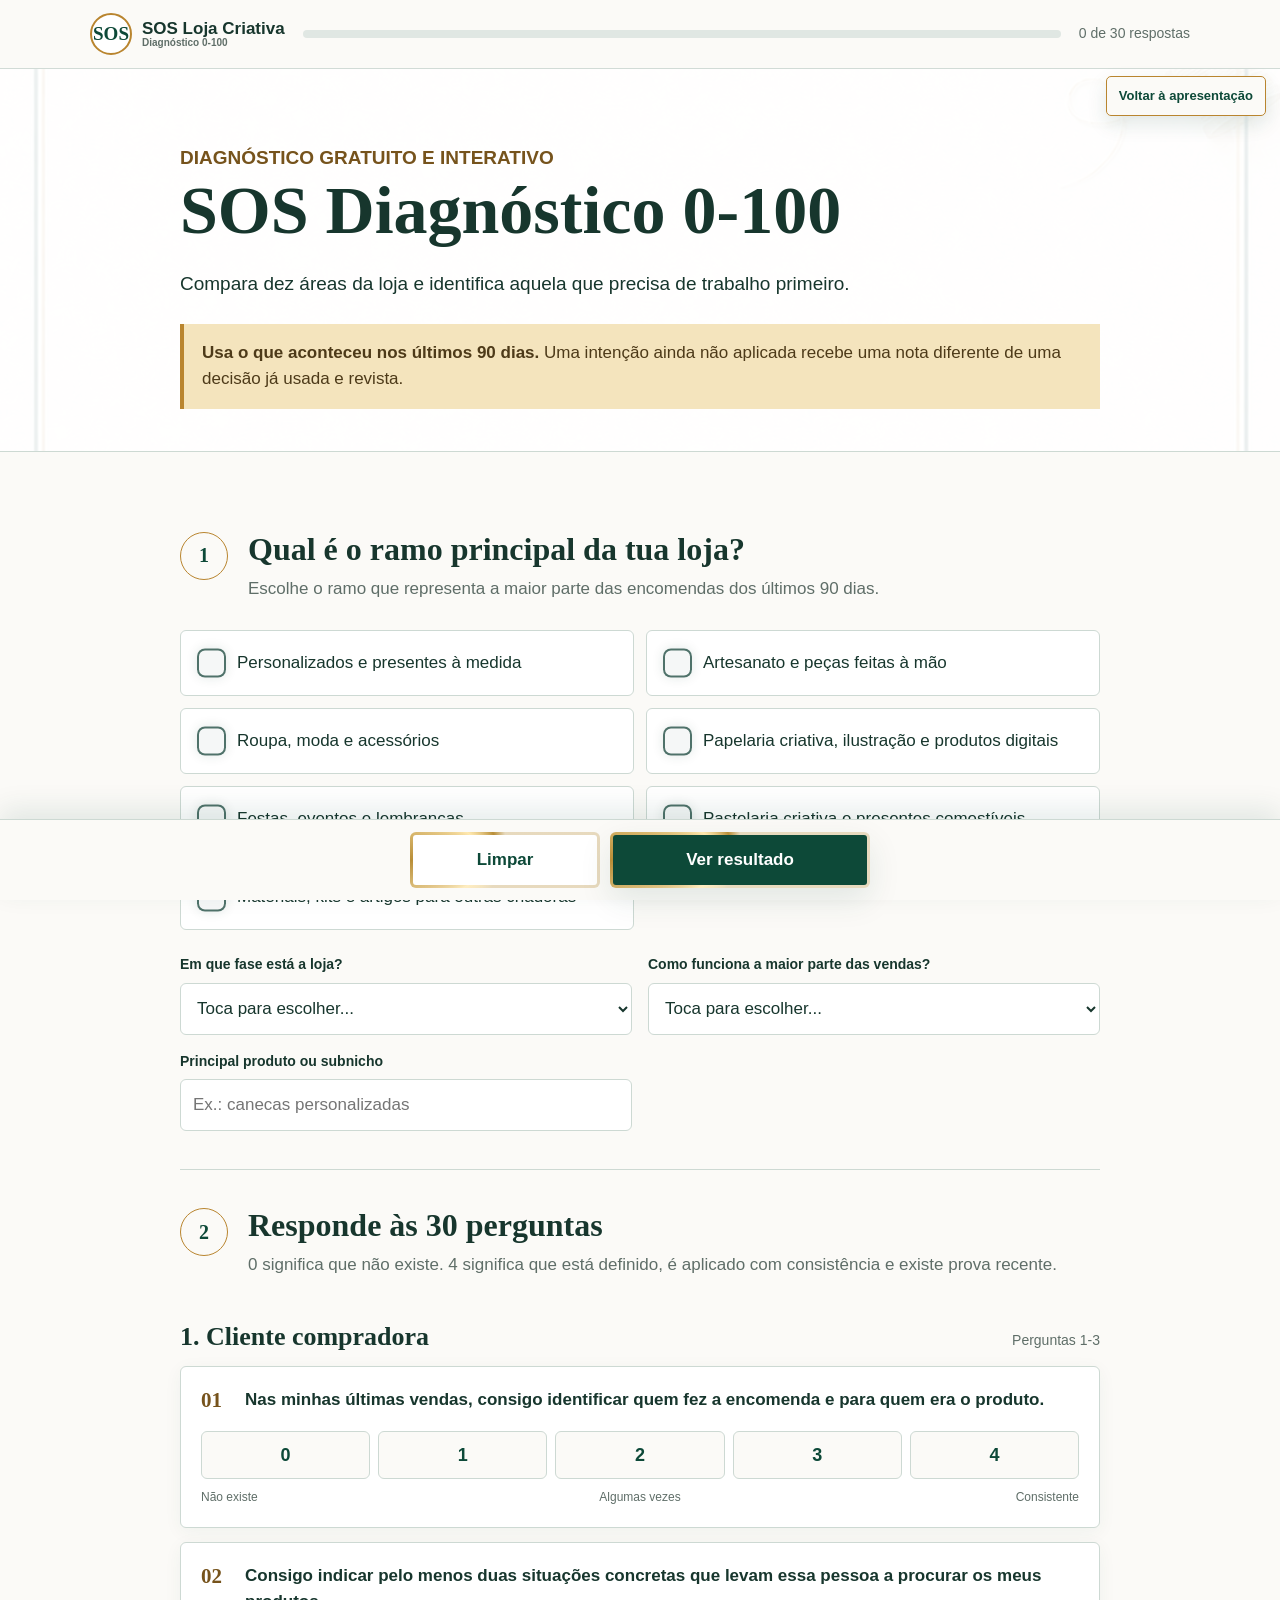
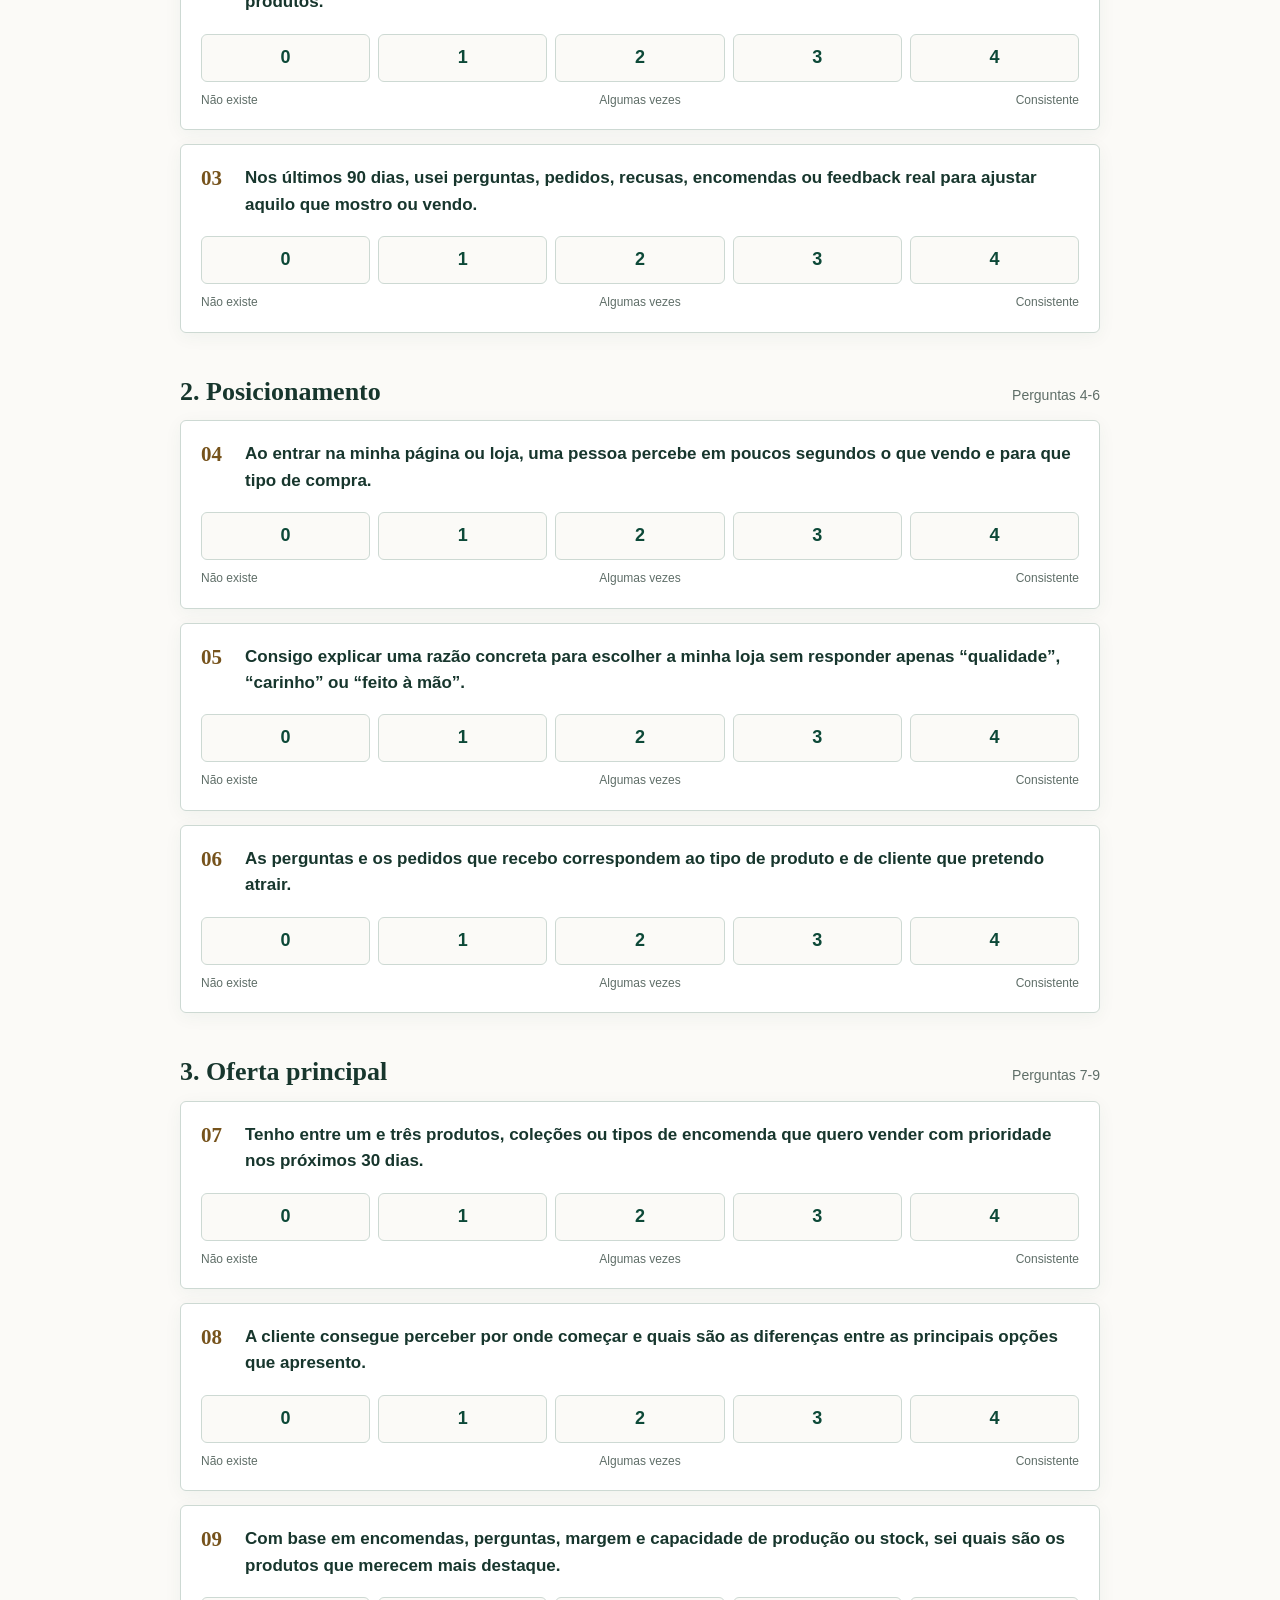
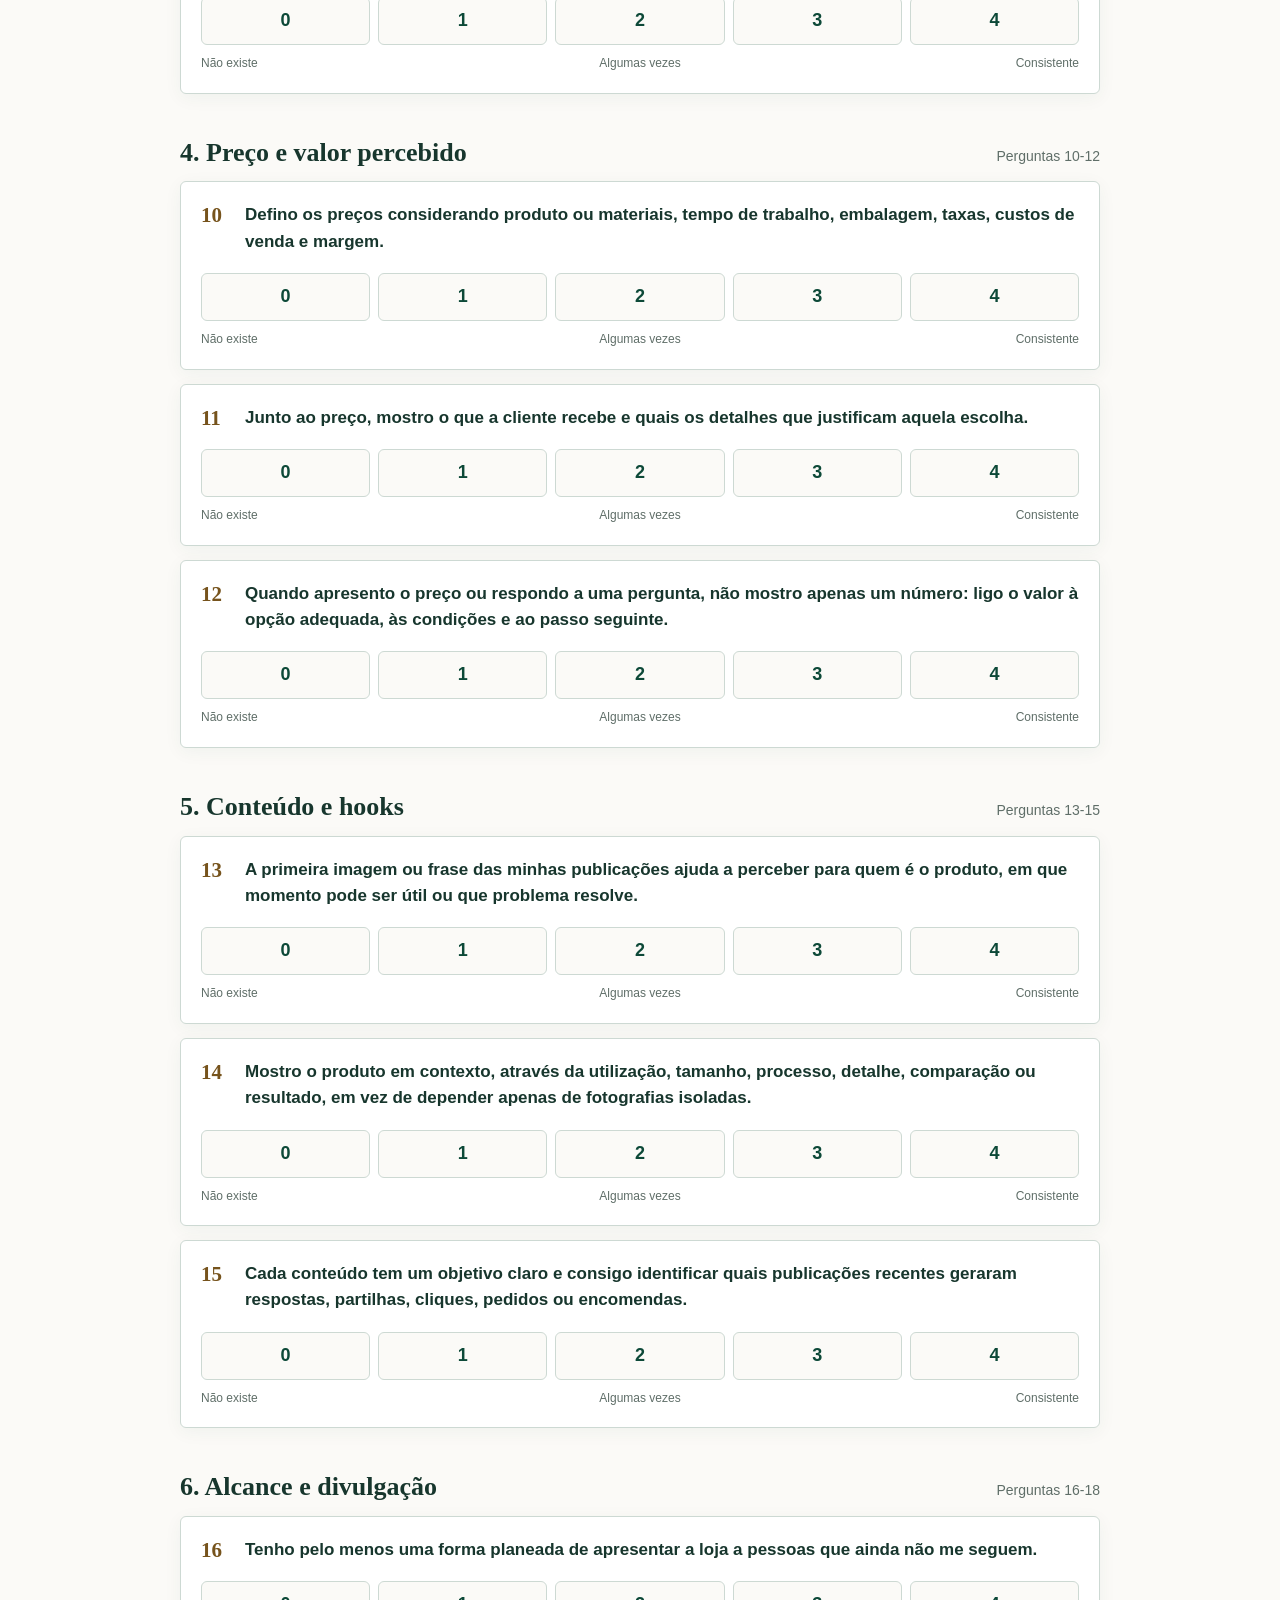
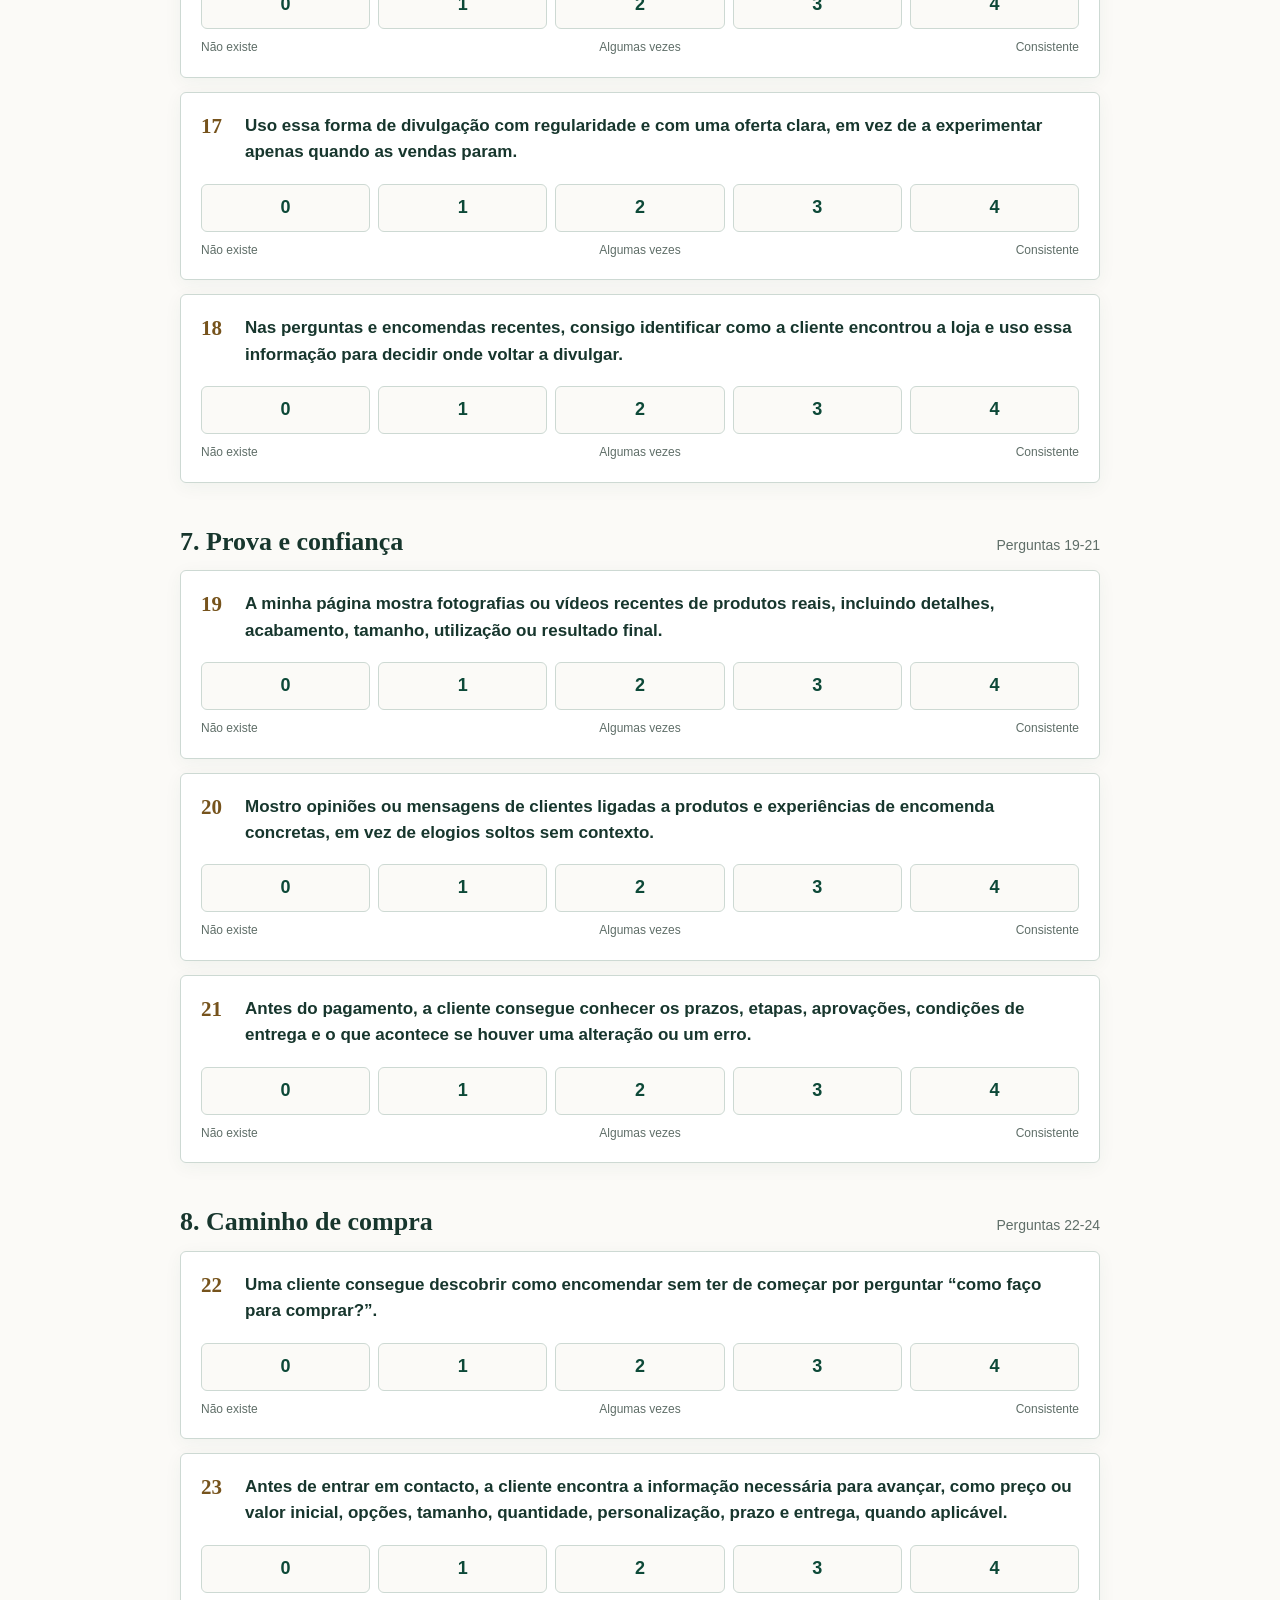
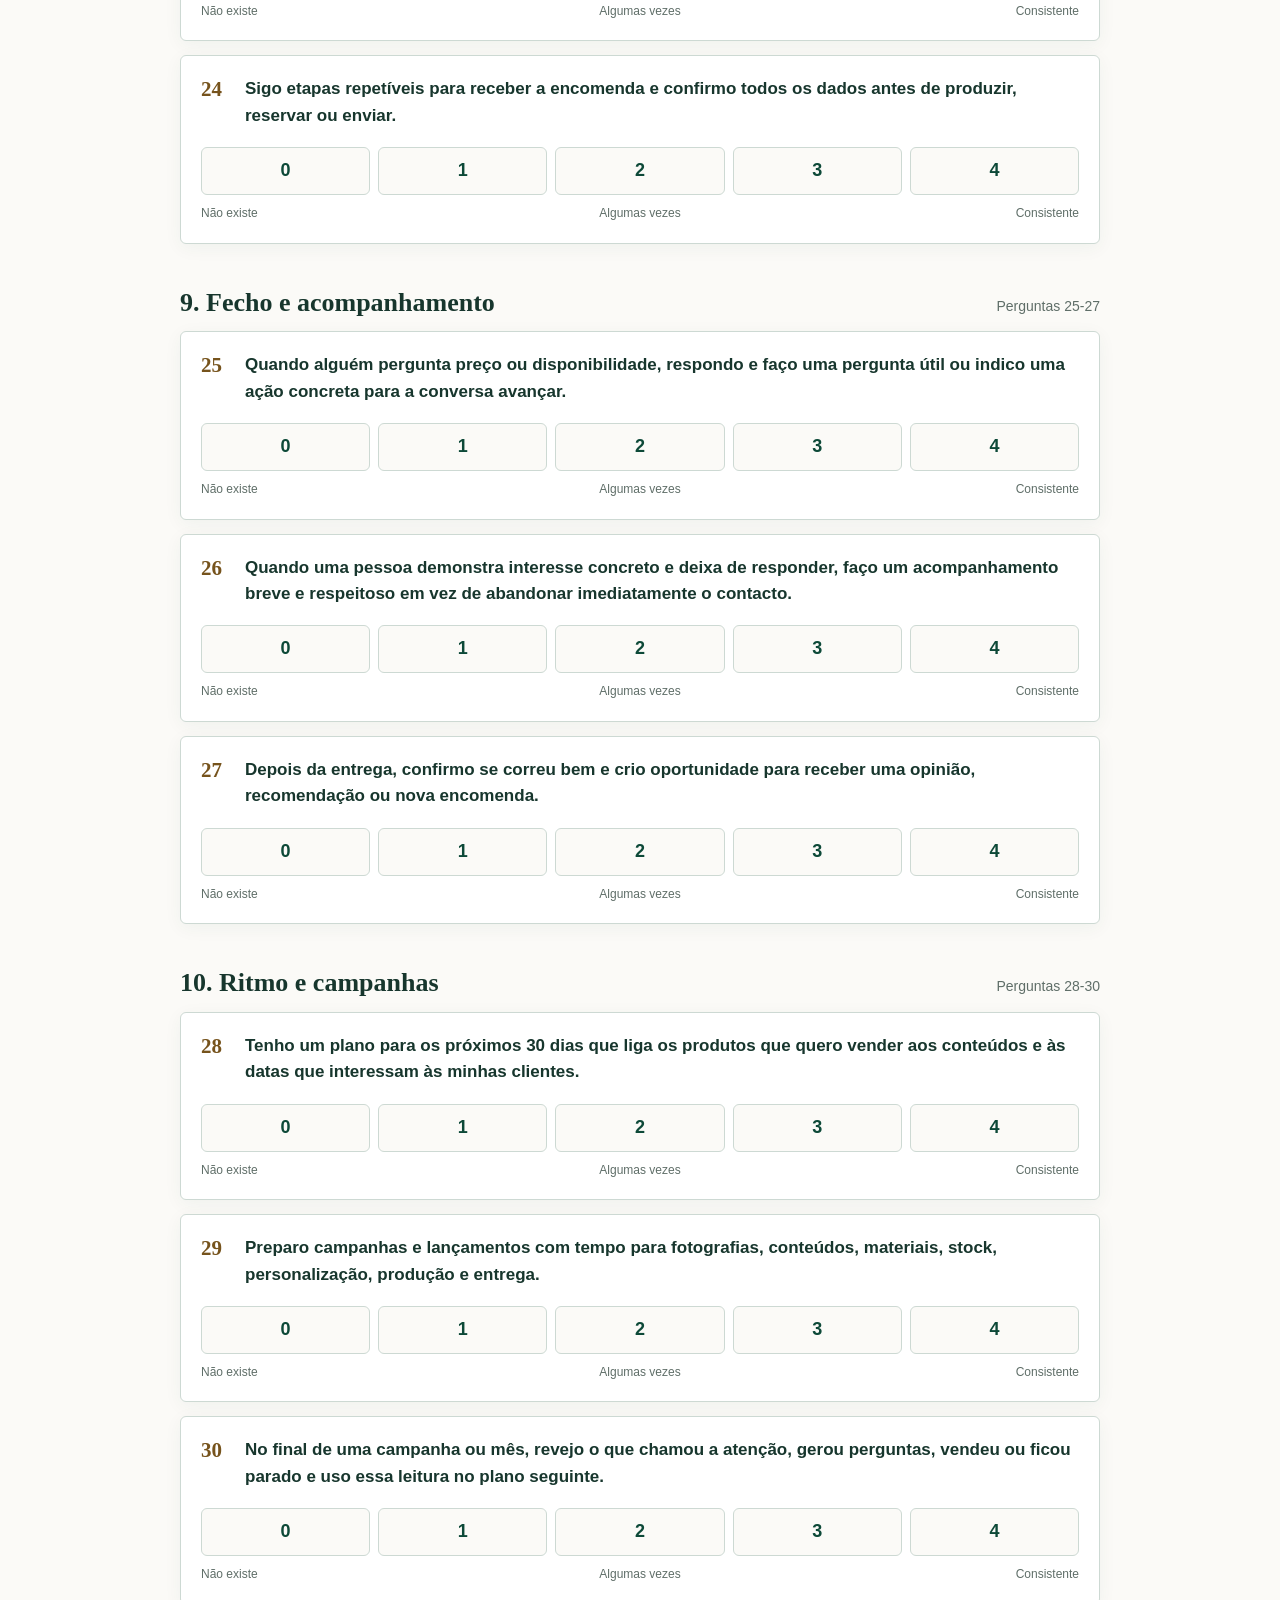
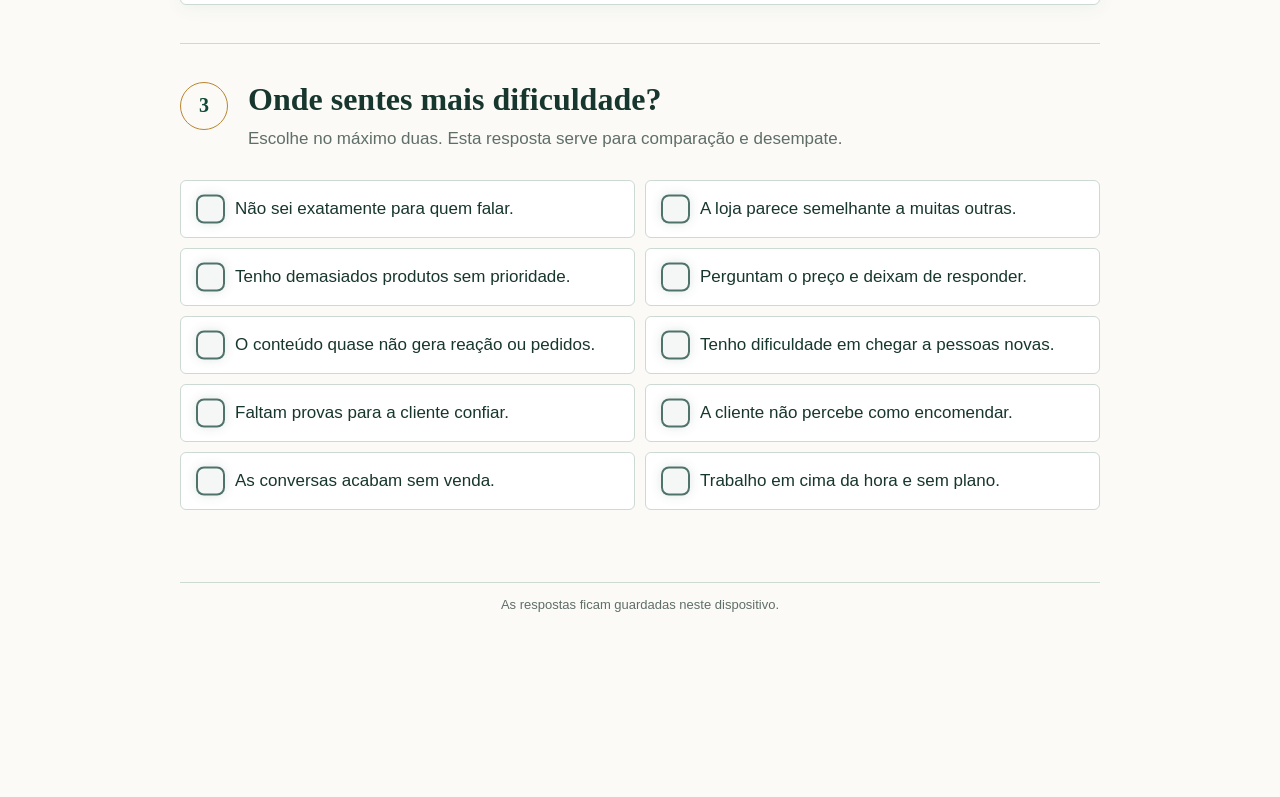
==== commit d186aa3d: "Align landing with commercial documentation v2" ====
--- a/diagnostico/index.html
+++ b/diagnostico/index.html
@@ -623,8 +623,8 @@
     <div class="intro-inner">
       <p class="eyebrow">Diagnóstico gratuito e interativo</p>
       <h1>SOS Diagnóstico 0-100</h1>
-      <p>Descobre onde a tua loja perde força, o que deve ser tratado primeiro e como esse bloqueio aparece no teu ramo.</p>
-      <div class="notice"><strong>Responde pelo funcionamento real dos últimos 90 dias.</strong> Uma intenção que ainda não foi aplicada não recebe a mesma pontuação de algo que já funciona.</div>
+      <p>Compara dez áreas da loja e identifica aquela que precisa de trabalho primeiro.</p>
+      <div class="notice"><strong>Usa o que aconteceu nos últimos 90 dias.</strong> Uma intenção ainda não aplicada recebe uma nota diferente de uma decisão já usada e revista.</div>
     </div>
   </section>
 
@@ -684,10 +684,10 @@
       <section class="section" id="questions">
         <div class="section-heading"><span class="section-number">2</span><div><h2>Responde às 30 perguntas</h2><p>0 significa que não existe. 4 significa que está definido, é aplicado com consistência e existe prova recente.</p></div></div>
         <section class="module" aria-labelledby="module-cliente_comprador">
-  <div class="module-header"><h3 id="module-cliente_comprador">1. Cliente comprador</h3><span>Perguntas 1-3</span></div>
+  <div class="module-header"><h3 id="module-cliente_comprador">1. Cliente compradora</h3><span>Perguntas 1-3</span></div>
   <div class="question-list"><div class="question-card" data-question="q01">
   <fieldset class="question-fieldset">
-    <legend><span class="question-title"><span class="question-number">01</span><span>Se pensar nas minhas últimas vendas, sei quem fez a encomenda e para quem era o produto.</span></span></legend>
+    <legend><span class="question-title"><span class="question-number">01</span><span>Nas minhas últimas vendas, consigo identificar quem fez a encomenda e para quem era o produto.</span></span></legend>
     <div class="scale"><label class="scale-option"><input type="radio" name="q01" value="0" aria-label="0 — Não sei, não existe ou não faço."><span><b>0</b></span></label><label class="scale-option"><input type="radio" name="q01" value="1" aria-label="1 — Tenho uma ideia, mas quase nunca a aplico."><span><b>1</b></span></label><label class="scale-option"><input type="radio" name="q01" value="2" aria-label="2 — Faço algumas vezes, sem consistência."><span><b>2</b></span></label><label class="scale-option"><input type="radio" name="q01" value="3" aria-label="3 — Está claro e aplico na maioria das vezes."><span><b>3</b></span></label><label class="scale-option"><input type="radio" name="q01" value="4" aria-label="4 — Está definido, aplico com consistência e tenho uma prova recente de que funciona."><span><b>4</b></span></label></div>
     <div class="scale-legend" aria-hidden="true"><span>Não existe</span><span>Algumas vezes</span><span>Consistente</span></div>
   </fieldset>
@@ -743,7 +743,7 @@
   </fieldset>
 </div><div class="question-card" data-question="q09">
   <fieldset class="question-fieldset">
-    <legend><span class="question-title"><span class="question-number">09</span><span>Sei, através de encomendas, perguntas, margem e capacidade de produção ou stock, quais são os produtos que merecem mais destaque.</span></span></legend>
+    <legend><span class="question-title"><span class="question-number">09</span><span>Com base em encomendas, perguntas, margem e capacidade de produção ou stock, sei quais são os produtos que merecem mais destaque.</span></span></legend>
     <div class="scale"><label class="scale-option"><input type="radio" name="q09" value="0" aria-label="0 — Não sei, não existe ou não faço."><span><b>0</b></span></label><label class="scale-option"><input type="radio" name="q09" value="1" aria-label="1 — Tenho uma ideia, mas quase nunca a aplico."><span><b>1</b></span></label><label class="scale-option"><input type="radio" name="q09" value="2" aria-label="2 — Faço algumas vezes, sem consistência."><span><b>2</b></span></label><label class="scale-option"><input type="radio" name="q09" value="3" aria-label="3 — Está claro e aplico na maioria das vezes."><span><b>3</b></span></label><label class="scale-option"><input type="radio" name="q09" value="4" aria-label="4 — Está definido, aplico com consistência e tenho uma prova recente de que funciona."><span><b>4</b></span></label></div>
     <div class="scale-legend" aria-hidden="true"><span>Não existe</span><span>Algumas vezes</span><span>Consistente</span></div>
   </fieldset>
@@ -897,7 +897,7 @@
   </fieldset>
 </div><div class="question-card" data-question="q30">
   <fieldset class="question-fieldset">
-    <legend><span class="question-title"><span class="question-number">30</span><span>No final de uma campanha ou mês, revejo o que chamou atenção, gerou perguntas, vendeu ou ficou parado e uso essa leitura no plano seguinte.</span></span></legend>
+    <legend><span class="question-title"><span class="question-number">30</span><span>No final de uma campanha ou mês, revejo o que chamou a atenção, gerou perguntas, vendeu ou ficou parado e uso essa leitura no plano seguinte.</span></span></legend>
     <div class="scale"><label class="scale-option"><input type="radio" name="q30" value="0" aria-label="0 — Não sei, não existe ou não faço."><span><b>0</b></span></label><label class="scale-option"><input type="radio" name="q30" value="1" aria-label="1 — Tenho uma ideia, mas quase nunca a aplico."><span><b>1</b></span></label><label class="scale-option"><input type="radio" name="q30" value="2" aria-label="2 — Faço algumas vezes, sem consistência."><span><b>2</b></span></label><label class="scale-option"><input type="radio" name="q30" value="3" aria-label="3 — Está claro e aplico na maioria das vezes."><span><b>3</b></span></label><label class="scale-option"><input type="radio" name="q30" value="4" aria-label="4 — Está definido, aplico com consistência e tenho uma prova recente de que funciona."><span><b>4</b></span></label></div>
     <div class="scale-legend" aria-hidden="true"><span>Não existe</span><span>Algumas vezes</span><span>Consistente</span></div>
   </fieldset>
